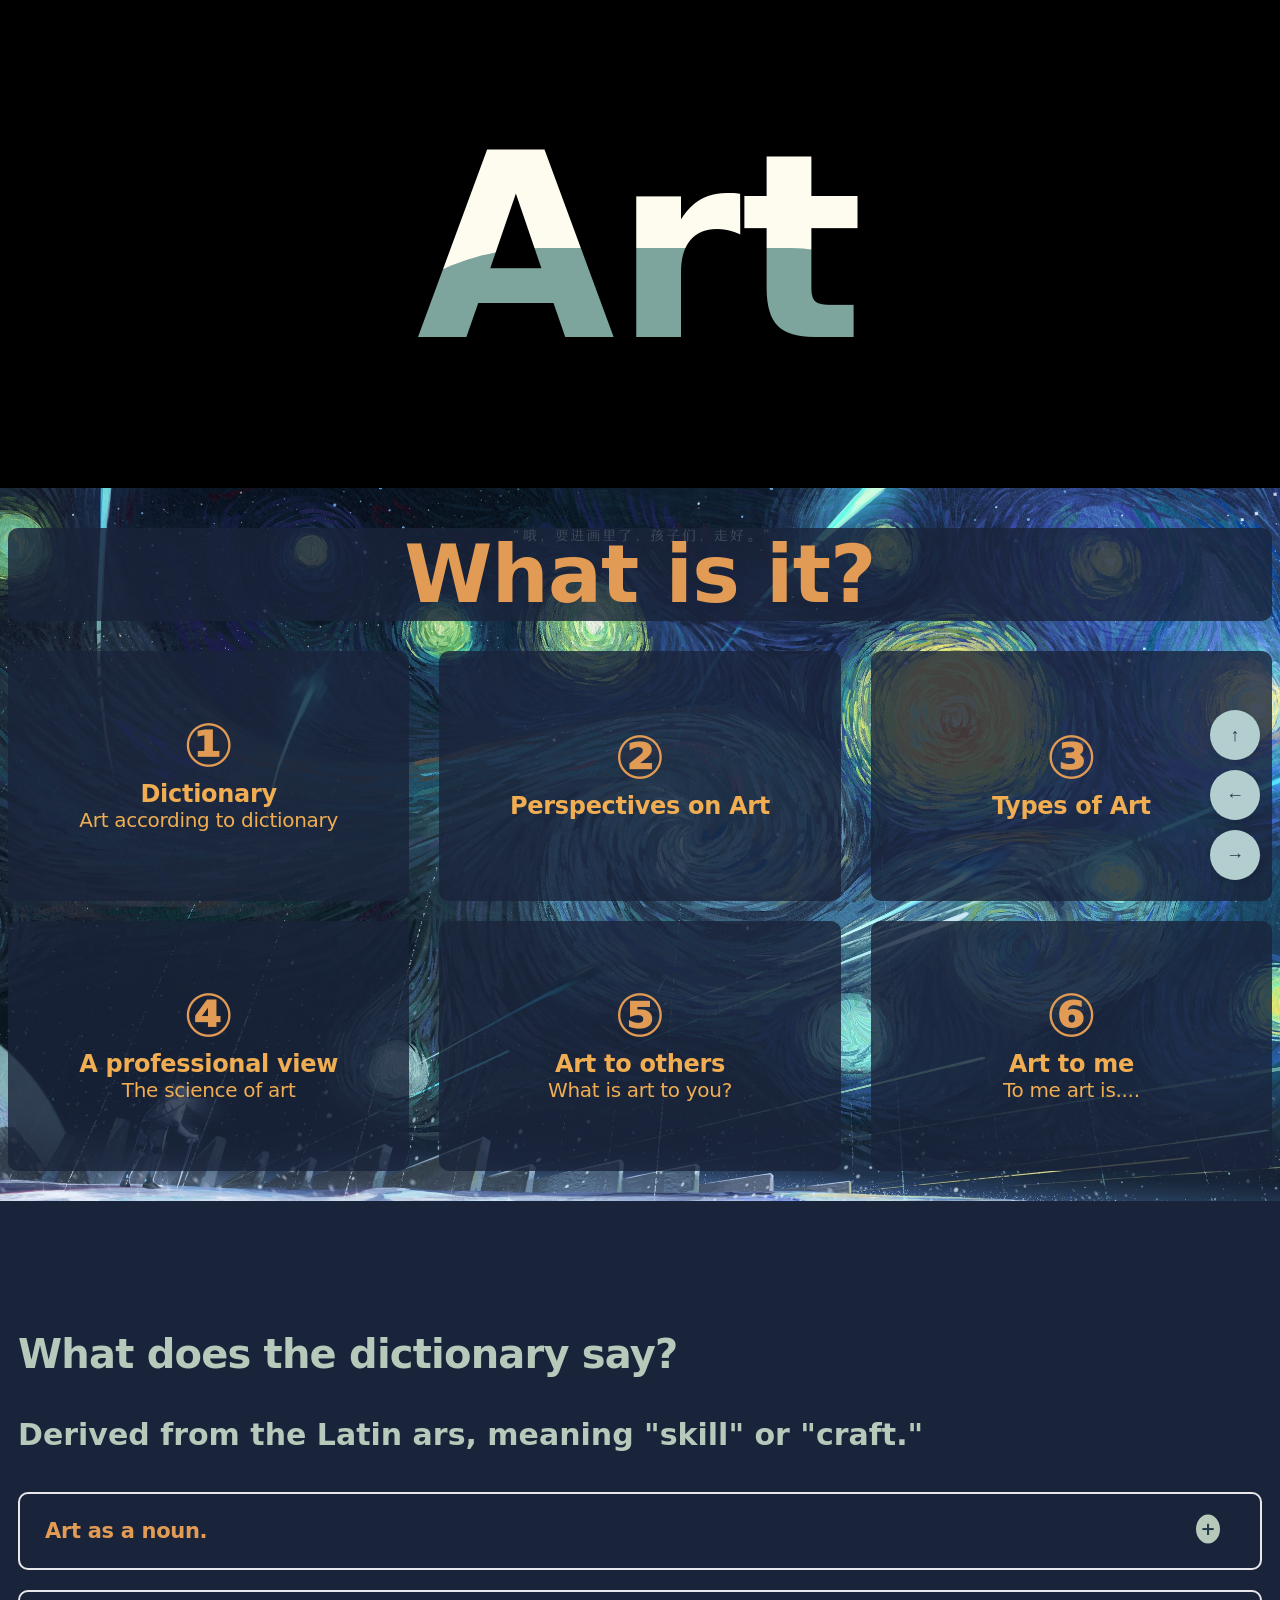
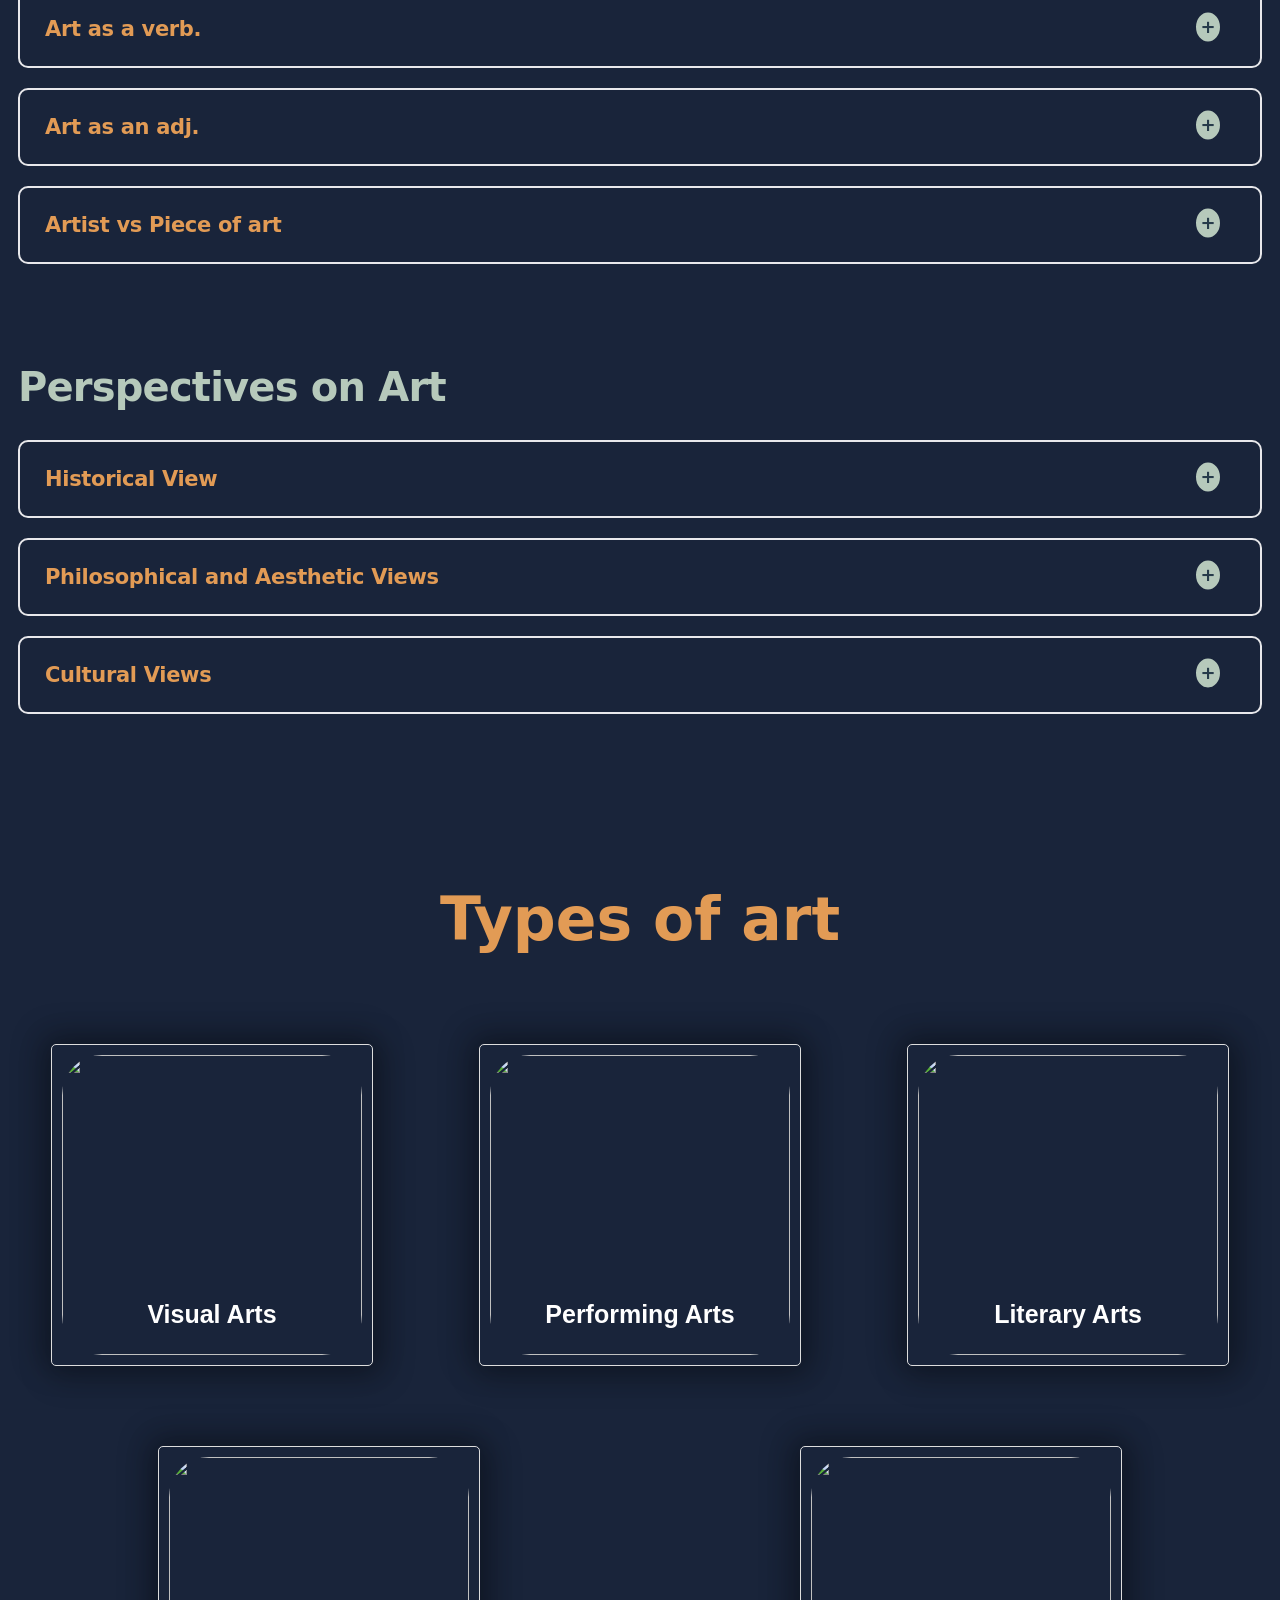
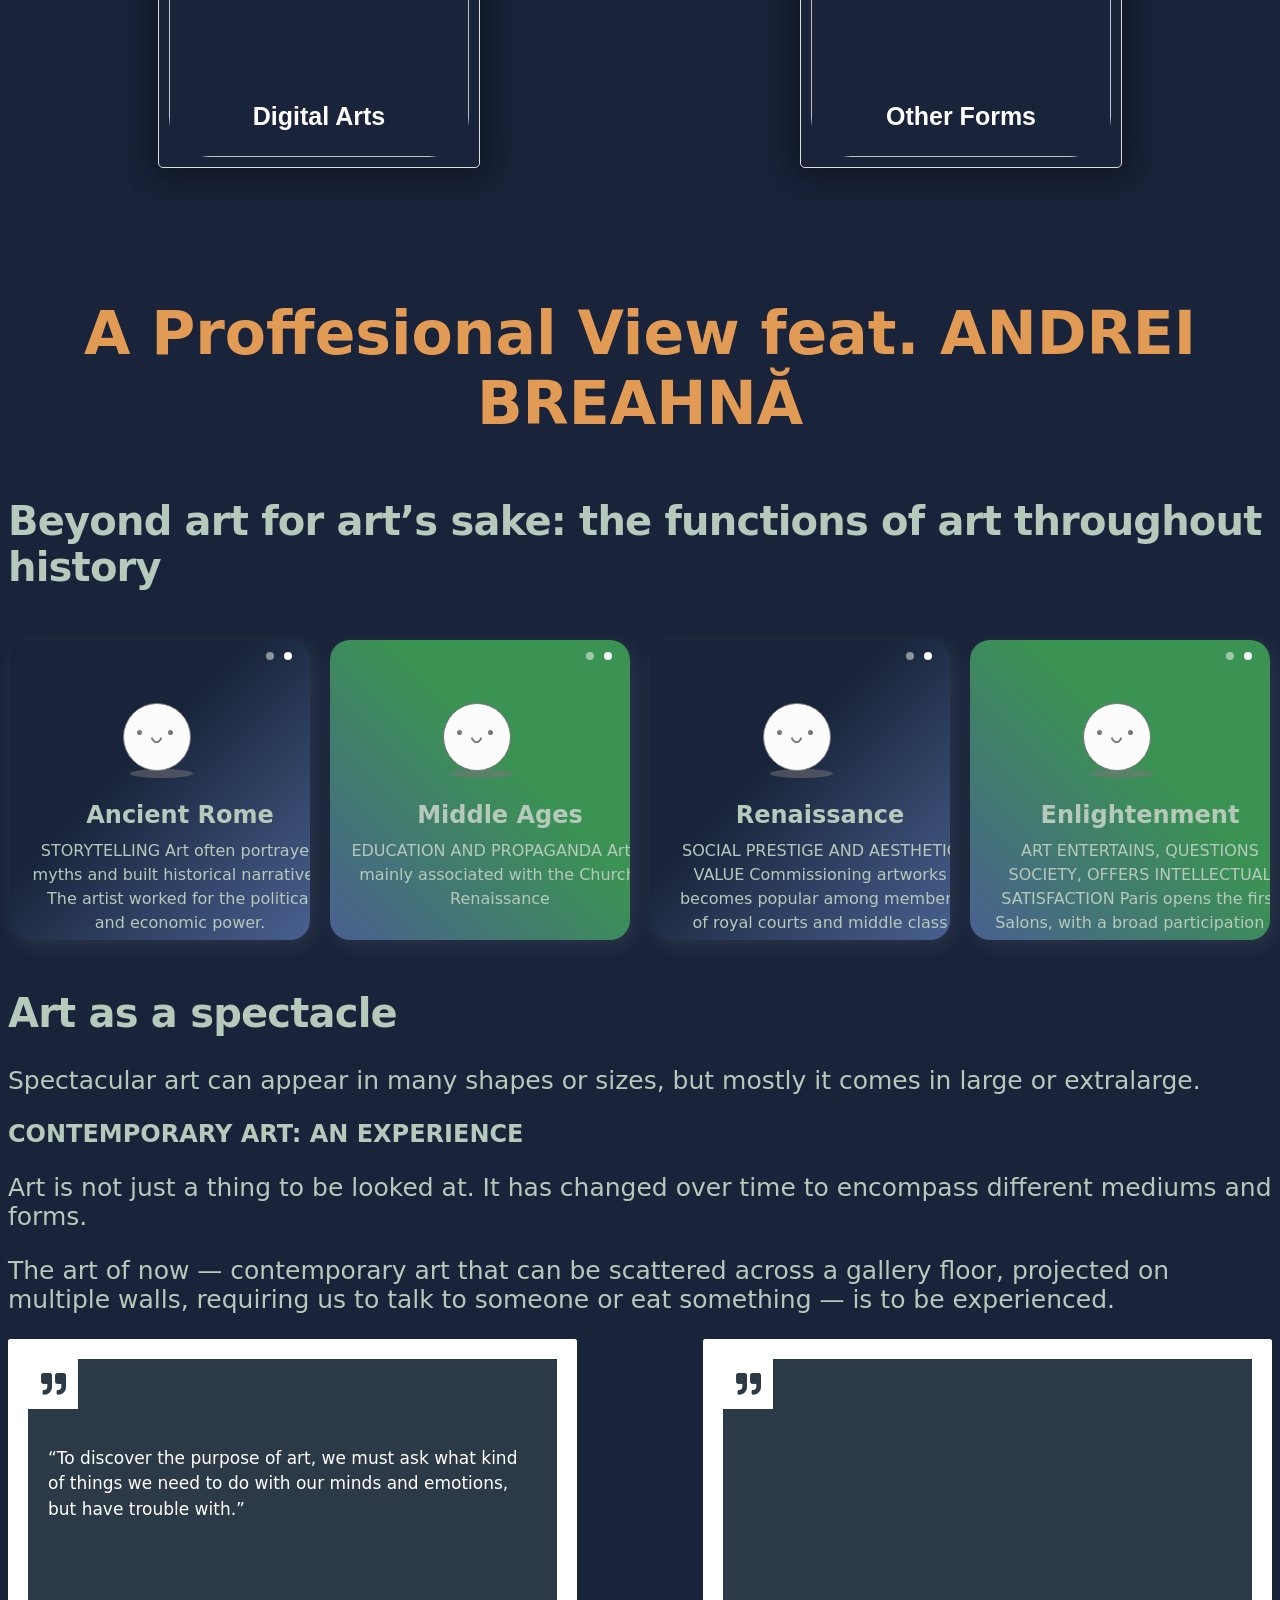
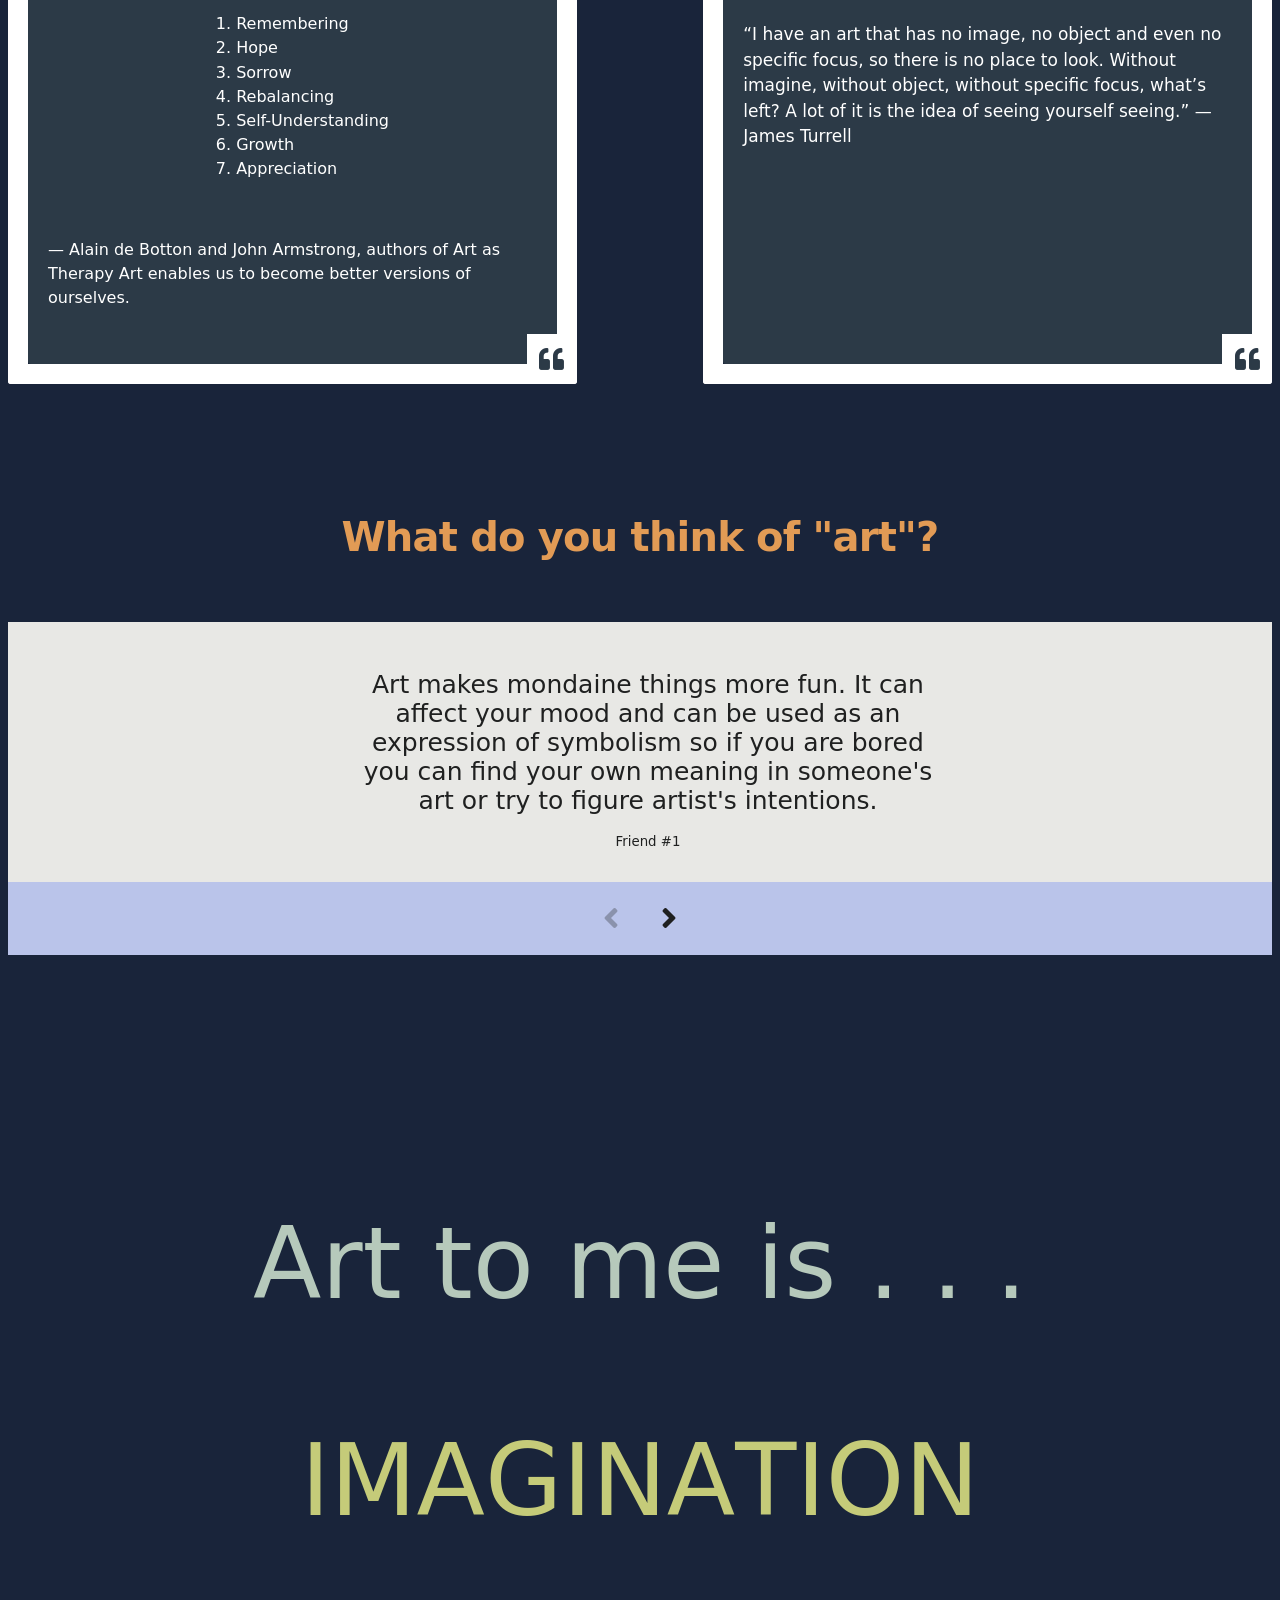
==== index.html @ 1ad171bf "Move files from 'art' folder to root" ====
<!DOCTYPE html>
<html lang="en" xmlns="http://www.w3.org/1999/xhtml">
<head>
    <meta charset="UTF-8">
    <meta name="viewport" content="width=device-width, initial-scale=1.0">
    <title>Art</title>
    <script src="https://code.jquery.com/jquery-3.6.0.min.js"></script>
    <link rel="stylesheet" href="https://cdnjs.cloudflare.com/ajax/libs/font-awesome/5.15.4/css/all.min.css">
    <link rel="stylesheet" href="carousel-style.css">
    <link rel="stylesheet" href="artword.css">
    <link rel="stylesheet" href="art.css">
    <link rel="stylesheet" href="navigator-boxes.css">
    <link rel="stylesheet" href="flash-card.css">
<!--    <link href="https://fonts.googleapis.com/css?family=Lato:400,700" rel="stylesheet">-->

    
</head>
<body id="home">
<header>
    <div class="text">Art</div>
</header>

<section id="navigator">
    <div class="help-container">
        <h2>What is it?</h2>
        <div class="boxes-row">
            <div class="help-box">
                <a href="#dictionary" class="active">
                    <h3>&#9312;</h3>
                    <b>Dictionary</b>
                    <p>Art according to dictionary</p>
                </a>
            </div>
            <div class="help-box">
                <a href="#perspectives" class="active">
                    <h3>&#9313;</h3>
                    <b>Perspectives on Art</b>
                    <p></p>
                </a>
            </div>
            <div class="help-box">
                <a href="#types" class="active">
                    <h3>&#9314;</h3>
                    <b>Types of Art</b>
                    <p></p>
                </a>
            </div>
            <div class="help-box">
                <a href="#">
                    <h3>&#9315;</h3>
                    <b>A professional view</b>
                    <p>The science of art</p>
                </a>
            </div>
            <div class="help-box">
                <a href="#testimonials">
                    <h3>&#9316;</h3>
                    <b>Art to others</b>
                    <p>What is art to you?</p>
                </a>
            </div>
            <div class="help-box">
                <a href="#myself">
                    <h3>&#9317;</h3>
                    <b>Art to me</b>
                    <p>To me art is....</p>
                </a>
            </div>
        </div>
    </div>
</section>

<div class="categories-container">

    <div class="categories-content">
        <section class="section" id="dictionary">
            <div class="faq">
                <div class="faq-des ">
                    <h2>What does the dictionary say?</h2>
                    <!--                   TODO AICI DACA POT PUNE NOUN ADJ DEDESUPT CA SI LA DICTIONARUL ONLINE...-->
                    <h4>Derived from the Latin <b>ars</b>, meaning "skill" or "craft."</h4>
                    <div class="accordion-wrapper">
                        <div class="accordion js-accordion">
                            <div class="accordion-header">
                                <h3 class="collapsed" data-toggle="collapse" data-target="#1-3"
                                    aria-expanded="false">Art as a noun.</h3>
                            </div>
                            <div class="accordion-body">
                                <p>The expression or application of human creativity and imagination,
                                    typically in visual forms, to produce works appreciated for their beauty or
                                    emotional power.</p>
                            </div>
                        </div>
                    </div>
                    <div class="accordion-wrapper">
                        <div class="accordion js-accordion">
                            <div class="accordion-header">
                                <h3 class="collapsed" data-toggle="collapse" data-target="#1-4"
                                    aria-expanded="false">Art as a verb.</h3>
                            </div>
                            <div class="accordion-body">
                                <p> Archaic usage, as in "thou art," meaning "you are" or "Where art thou?"
                                </p>
                            </div>
                        </div>
                    </div>
                    <div class="accordion-wrapper">
                        <div class="accordion js-accordion">
                            <div class="accordion-header">
                                <h3 class="collapsed" data-toggle="collapse" data-target="#1-8"
                                    aria-expanded="false">Art as an adj.</h3>
                            </div>
                            <div class="accordion-body">
                                <p>Characteristic of art or artists,done with a sense of beauty or elegance</p>
                                <p>Synonyms:</p>
                                <ul>
                                    <li>Creative</li>
                                    <li>Aesthetic</li>
                                    <li>Imaginative</li>
                                    <li>Tasteful</li>
                                    <li>Expressive</li>
                                </ul>

                                <p>Usage in Sentences:</p>
                                <ul>
                                    <li> "Her artistic talents extend to painting and sculpture."</li>
                                    <li>"The cake's design was incredibly artistic."</li>
                                </ul>

                            </div>
                        </div>
                    </div>
                    <div class="accordion-wrapper">
                        <div class="accordion js-accordion">
                            <div class="accordion-header">
                                <h3 class="collapsed" data-toggle="collapse" data-target="#1-3"
                                    aria-expanded="false">Artist vs Piece of art</h3>
                            </div>
                            <div class="accordion-body">
                                <ul>
                                    <li>Artist : A person who creates art, such as paintings, sculptures,
                                        music, or other forms of creative expression.
                                    </li>
                                    <li>Piece of art (noun): An individual work created by an artist,
                                        valued for its beauty, creativity, or meaning.
                                    </li>
                                </ul>
                            </div>
                        </div>
                    </div>
                </div>
            </div>
        </section>

        <section class="section" id="perspectives">
            <div class="faq ">
                <div class="faq-des">
                    <h2>Perspectives on Art</h2>
                    <div class="accordion-wrapper">
                        <div class="accordion js-accordion">
                            <div class="accordion-header">
                                <h3 class="collapsed" data-toggle="collapse" data-target="#2-1"
                                    aria-expanded="false">Historical View</h3>
                            </div>
                            <div class="accordion-body">
                                <p>Renaissance: Art celebrated humanism and perspective (e.g., Michelangelo).
                                    Modernism: Shift to abstraction and emotional expression (e.g., Picasso).
                                    Contemporary: Diverse, boundary-breaking forms of expression.</p>
                            </div>
                        </div>
                    </div>
                    <div class="accordion-wrapper">
                        <div class="accordion js-accordion">
                            <div class="accordion-header">
                                <h3 class="collapsed" data-toggle="collapse" data-target="#2-2"
                                    aria-expanded="false">Philosophical and Aesthetic Views</h3>
                            </div>
                            <div class="accordion-body">
                                <ul>
                                    <li>Philosophical discussions about what art is.</li>
                                    <li>Aesthetic theories of art (e.g., "Art as beauty," "Art as emotional
                                        expression").
                                    </li>
                                </ul>
                                <p>Mimesis: Art imitates life (Plato).
                                    Expressionism: Art as emotional release (Tolstoy).
                                    Institutional Theory: Art is defined by the art world (Danto)</p>
                            </div>
                        </div>
                    </div>
                    <div class="accordion-wrapper">
                        <div class="accordion js-accordion">
                            <div class="accordion-header">
                                <h3 class="collapsed" data-toggle="collapse" data-target="#2-3"
                                    aria-expanded="false">Cultural Views</h3>
                            </div>
                            <div class="accordion-body">
                                <p>How art is defined and valued in various cultures.
                                </p>
                                <p>Examples of cultural-specific art forms (e.g., Japanese Ikebana, African tribal
                                    masks).</p>
                                <p>Western traditions focus on individuality, while Eastern traditions often emphasize
                                    harmony and spirituality.
                                    Indigenous art often integrates storytelling and spiritual practices.</p>
                            </div>
                        </div>
                    </div>
                </div>
            </div>
        </section>

    </div>
</div>
<section id="types">
    <h3>Types of art</h3>
    <div class="cards-list">
        <div class="card" data-content="<div class='nightsky'><h2>Visual Arts</h2><ul>
    <li>Paintings (e.g., Monet’s Water Lilies)</li>
    <li>Sculpture (e.g., Rodin’s The Thinker)</li>
    <li>Photography (e.g., Ansel Adams' landscapes)</li>
</ul></div>">
            <div class="card_image"><img src="https://i.pinimg.com/736x/7b/22/bc/7b22bc575ff3c6bc08e8fd5dca86da96.jpg"/>
            </div>
            <div class="card_title title-white">
                <p>Visual Arts</p>
            </div>
        </div>
        <div class="card" data-content="<div class='nightsky'>
        <h2>Performing Arts</h2>
        <ul>
            <li>Dance: Classical ballet, contemporary dance.</li>
            <li>Theater: Shakespeare to Broadway.</li>
            <li>Music: From symphonies to pop.</li>
        </ul></div>">
            <div class="card_image"><img src="https://i.pinimg.com/736x/d5/3f/8a/d53f8a94a1535a8c4364440e7a7b88ff.jpg"/>
            </div>
            <div class="card_title title-white">
                <p>Performing Arts</p>
            </div>
        </div>
        <div class="card" data-content="<div class='nightsky'>
        <h2>Literary Arts</h2>
        <ul>
            <li>Poetry: Haiku, sonnets.</li>
            <li>Fiction: Novels, short stories.</li>
        </ul>
    </div>">
            <div class="card_image"><img src="https://i.pinimg.com/736x/e4/9d/e4/e49de4e120b89533c7dc7e05f99bb616.jpg"/>
            </div>
            <div class="card_title title-white">
                <p>Literary Arts</p>
            </div>
        </div>
        <div class="card" data-content="<div class='nightsky'>
        <h2>Digital Arts</h2>
        <ul>
            <li>Video games as interactive storytelling.</li>
            <li>NFTs as a new medium of ownership in art.</li>
        </ul>
    </div>">
            <div class="card_image"><img src="https://i.pinimg.com/736x/63/ae/1a/63ae1aba3961457737e83454f1938c72.jpg"/>
            </div>
            <div class="card_title title-white">
                <p>Digital Arts</p>
            </div>
        </div>
        <div class="card" data-content="<div class='nightsky'>
        <h2>Other Forms</h2>
        <ul>
            <li>Architecture (e.g., Frank Lloyd Wright).</li>
            <li>Culinary art (e.g., Michelin-starred chefs).</li>
        </ul>
    </div>">
            <div class="card_image"><img src="https://i.pinimg.com/736x/82/0a/6e/820a6eab827c6ddeb96b36613471b0f3.jpg"/>
            </div>
            <div class="card_title title-white">
                <p>Other Forms</p>
            </div>
        </div>
    </div>

    <div id="popup" class="popup">
        <div class="popup-content">
            <span class="close-btn">&times;</span>
            <div id="popup-body"></div>
        </div>
    </div>
</section>

<section id="proffesional">
        
    <h3>A Proffesional View feat. ANDREI BREAHNĂ</h3>
    <h2>Beyond art for art’s sake: the functions of art throughout history</h2>
    <div class="flash">
        <div class="cards">
            <div class="flashcard">
                <div class="box-type-one">
                    <div class="dot"> </div>
                    <div class="dot two"> </div>
                    <div class="face">
                        <div class="eye"> </div>
                        <div class="eye right"> </div>
                        <div class="mouth happy"> </div>
                    </div>
                    <div class="shadow scale"></div>
                    <div class="message"><h1 class="alert">Ancient Rome</h1><p> STORYTELLING Art often portrayed myths
                        and built historical narratives. The artist
                        worked for the political and economic power.</p></div>

                </div>
                <div class="box-type-two">
                    <div class="dot"></div>
                    <div class="dot two"></div>
                    <div class="face2">
                        <div class="eye"></div>
                        <div class="eye right"></div>
                        <div class="mouth happy"></div>
                    </div>
                    <div class="shadow move"></div>
                    <div class="message"><h1 class="alert">Middle Ages</h1><p>
                        EDUCATION AND PROPAGANDA Art is
                        mainly associated with the Church.
                        Renaissance</div>

                </div>
                <div class="box-type-one">
                    <div class="dot"> </div>
                    <div class="dot two"> </div>
                    <div class="face">
                        <div class="eye"> </div>
                        <div class="eye right"> </div>
                        <div class="mouth happy"> </div>
                    </div>
                    <div class="shadow scale"></div>
                    <div class="message"><h1 class="alert">Renaissance</h1><p> SOCIAL PRESTIGE AND AESTHETIC VALUE
                        Commissioning artworks becomes popular
                        among members of royal courts and middle
                        class alike.</p></div>

                </div>
                <div class="box-type-two">
                    <div class="dot"></div>
                    <div class="dot two"></div>
                    <div class="face2">
                        <div class="eye"></div>
                        <div class="eye right"></div>
                        <div class="mouth happy"></div>
                    </div>
                    <div class="shadow move"></div>
                    <div class="message"><h1 class="alert">Enlightenment</h1><p> ART ENTERTAINS, QUESTIONS SOCIETY,
                        OFFERS INTELLECTUAL SATISFACTION
                        Paris opens the first Salons, with a broad
                        participation of the middle class. The artists
                        advocate free creativity.
                    </div>

                </div>
            </div>
        </div>
    </div>

    <h2>Art as a spectacle</h2>
    <p>Spectacular art can appear in many shapes
        or sizes, but mostly it comes in large or extralarge.</p>
    <h1>CONTEMPORARY ART: AN EXPERIENCE</h1>
    <p>Art is not just a thing to be looked at. It has changed
        over time to encompass different mediums and forms.</p>
    <p>The art of now — contemporary art that can be
        scattered across a gallery floor, projected on multiple
        walls, requiring us to talk to someone or eat
        something — is to be experienced.</p>
    <div class="professional-view">
        <div class="quote-box">
            <i class="fas fa-quote-left fa2"></i>
            <div class="quote">
                <i class="fas fa-quote-right fa1"></i>
                <div>
                    <!--                    <h3>Quote the day</h3>-->
                    <p>“To discover the purpose of art, we must ask what kind of things we
                        need to do with our minds and emotions, but have trouble with.”</p>
                    <div>
                    <ol>
                        <li>Remembering</li>
                        <li>Hope</li>
                        <li>Sorrow</li>
                        <li>Rebalancing</li>
                        <li>Self-Understanding</li>
                        <li>Growth</li>
                        <li>Appreciation</li>
                    </ol>
                </div>
                    </p>— Alain de Botton and John Armstrong, authors of Art as Therapy
                    Art enables us to become better versions of ourselves.</p>
                </div>
            </div>
        </div>
        <div class="quote-box">
            <i class="fas fa-quote-left fa2"></i>
            <div class="quote">
                <i class="fas fa-quote-right fa1"></i>
                <div>
                    <!--                    <h3>Quote the day</h3>-->
                    <p>“I have an art that has no image, no object
                        and even no specific focus, so there is no
                        place to look.
                        Without imagine, without object, without
                        specific focus, what’s left? A lot of it is the
                        idea of seeing yourself seeing.”
                        — James Turrell</p>
                </div>
            </div>
        </div>
    </div>

</section>
<section id="testimonials">
    <div class="carousel" id="faq-5">
        <div class="carousel-header">
            <h2>What do you think of "art"?</h2>
        </div>
        <section class="testimonials">

            <div>
                <ul id="testimonials-ul">
                    <li>
                        <p> Art makes mondaine things more fun. It can affect your mood and
                            can be used as an expression of symbolism so if you are bored you can find your own meaning
                            in someone's art
                            or try to figure artist's intentions.</p>
                        <small>Friend #1</small>
                    </li>
                    <li>
                        <p>A hobby. </p>
                        <small>Friend #2</small>
                    </li>
                    <li>
                        <p>Art is a way for artists to express themselves.It is something that needs effort.</p>
                        <small>Friend #3</small>
                    </li>
                    <li>
                        <p>Art is a bridge—it connects us to the creator, to each other, and to something larger than
                            ourselves.</p>
                        <small>Chat GPT</small>
                    </li>

                </ul>
            </div>
            <div class="testimonials-control">
                <i class="fa fa-angle-left fa-2x" id="testimonials-l"></i>
                <i class="fa fa-angle-right fa-2x" id="testimonials-r"></i>
            </div>
        </section>
    </div>
</section>

<section id="myself">
    <div class="wrapper">

        <div><p>Art to me is . . .</p></div>
        <p>
            <!-- <span class="word art">Art</span> -->
            <span class="word meaning">Beauty</span>
            <span class="word art">Imagination</span>
            <span class="word meaning">Creativity</span>
        </p>
    </div>


</section>

<!--TODO floating buttons-->
<div class="floating-buttons">
    <button id="scrollTop" title="Go to Top">&uarr;</button>
    <button id="prevSection" title="Previous Section">&larr;</button>
    <button id="nextSection" title="Next Section">&rarr;</button>
</div>
</body>

<script>


    const accordionItems = document.querySelectorAll('.js-accordion');

    if (accordionItems) {
        accordionItems.forEach((accordion) => {
            accordion.addEventListener('click', (e) => toggleAccordion(e));
        });
    }

    const toggleAccordion = (e) => {
        let target = e.currentTarget;

        if (!target.classList.contains('accordion--expand')) {
            target.classList.add('accordion--expand');
        } else {
            target.classList.remove('accordion--expand');
        }
    };

    document.querySelectorAll('a[href^="#"]').forEach(anchor => {
        anchor.addEventListener('click', function (e) {
            e.preventDefault(); // Prevent default instant jump
            const target = document.querySelector(this.getAttribute('href'));
            if (target) {
                target.scrollIntoView({
                    behavior: 'smooth',
                    block: 'start',
                });
            }
        });
    });
</script>
<script>
    // Get carousel elements

    var tLeftButton = $("#testimonials-l");
    var tRightButton = $("#testimonials-r");

    // Get number of <li> elements in carousel

    var tItemCount = document.getElementById('testimonials-ul').querySelectorAll('li').length;

    // Set length based on that

    var tWidth = tItemCount * 100 + "vw";
    $(".testimonials ul").css("width", tWidth);

    // Button functionality

    var tPosition = 0;
    console.log(tPosition);

    tRightButton.click(function () {
        if (tPosition < (tItemCount - 1)) {
            tPosition++;
            var m = "-" + (100 * tPosition) + "vw";
            $(".testimonials ul").animate({
                "left": m
            }, 500);
            greyButton();
        }
    });

    tLeftButton.click(function () {
        if (tPosition > 0) {
            tPosition--;
            var m = "-" + (100 * tPosition) + "vw";
            $(".testimonials ul").animate({
                "left": m
            }, 500);
            greyButton();
        }
    });

    // Grey out buttons if not useable

    var greyButton = function () {
        if (tPosition == 0) {
            tLeftButton.css("opacity", "0.3");
            tLeftButton.css("cursor", "default");
        } else if (tPosition == (tItemCount - 1)) {
            tRightButton.css("opacity", "0.3");
            tRightButton.css("cursor", "default");
        } else {
            tRightButton.css("opacity", "1");
            tRightButton.css("cursor", "pointer");
            tLeftButton.css("opacity", "1");
            tLeftButton.css("cursor", "pointer");
        }
    }

    greyButton();

    // And finally, if there's only one quote, kill the buttons altogether

    if (tItemCount == 1) {
        $('.testimonials-control').css('display', 'none');
    }


</script>
<script>
    let words = document.getElementsByClassName('word')

    let wordArray = []; //will store arrays of letters for each word
    let currentWord = 0; //will store the index of the currently displayed word;
    words[currentWord].style.opacity = 1;
    const splitLetters = word => {
        let content = word.innerText;
        word.innerText = '';
        let letters = [];
        for (let i = 0; i < content.length; i++) {
            let letter = document.createElement('span');
            letter.className = 'letter';
            letter.innerText = content.charAt(i);
            word.appendChild(letter);
            letters.push(letter);
        }
        wordArray.push(letters);
    }
    for (let i = 0; i < words.length; i++) {
        splitLetters(words[i]);
    }
    const animateLetterOut = (cw, i) => {
        setTimeout(function () {
            cw[i].className = 'letter out';
        }, i * 80);
    }

    const animateLetterIn = (nw, i) => {
        setTimeout(function () {
            nw[i].className = 'letter in';
        }, 340 + (i * 80)); // delay of 340, so that new letters ("design") start falling down once the first animation is completed.
    }
    const changeWord = () => {
        let cw = wordArray[currentWord]; // wordArray[0] gives us: [c,o,d,e]
        let nw = currentWord == words.length - 1 ? wordArray[0] : wordArray[currentWord + 1]; // evals to wordArray[1] and gives us: [d,e,s,i,g,n]


        for (let i = 0; i < cw.length; i++) {
            animateLetterOut(cw, i); // called for each letter of [c,o,d,e] with different i values, so we have a delay between each letter when they fade out.
        }

        for (let i = 0; i < nw.length; i++) {
            //for each letter inside [d,e,s,i,g,n]
            nw[i].className = 'letter behind'; //we set initial position to the top
            nw[0].parentElement.style.opacity = 1; //we set the opacity to 1, but currently invisible due to overlow hidden.
            animateLetterIn(nw, i); //animates each letter as if they fall down from top.
        }
        //update currentWord index.
        currentWord = (currentWord == wordArray.length - 1) ? 0 : currentWord + 1;
    }
    // Call the function, sit back and enjoy the show!

    changeWord(); //initial call
    setInterval(changeWord, 4000); //call every 4s bac
</script>
<script>document.addEventListener("DOMContentLoaded", () => {
    const sections = document.querySelectorAll("section");
    let currentSectionIndex = 0;

    // Scroll to Top
    document.getElementById("scrollTop").addEventListener("click", () => {
        window.scrollTo({top: 0, behavior: "smooth"});
    });

    // Go to Previous Section
    document.getElementById("prevSection").addEventListener("click", () => {
        if (currentSectionIndex > 0) {
            currentSectionIndex--;
            scrollToSection(currentSectionIndex);
        }
    });

    // Go to Next Section
    document.getElementById("nextSection").addEventListener("click", () => {
        if (currentSectionIndex < sections.length - 1) {
            currentSectionIndex++;
            scrollToSection(currentSectionIndex);
        }
    });

    // Scroll to the selected section
    function scrollToSection(index) {
        sections[index].scrollIntoView({behavior: "smooth"});
    }

    // Update current section index on scroll
    window.addEventListener("scroll", () => {
        let found = false;
        sections.forEach((section, index) => {
            const rect = section.getBoundingClientRect();
            if (!found && rect.top <= window.innerHeight / 2 && rect.bottom >= window.innerHeight / 2) {
                currentSectionIndex = index;
                found = true;
            }
        });
    });
});</script>
<script>
    // Select all cards and the popup
    const cards = document.querySelectorAll('.card');
    const popup = document.getElementById('popup');
    const popupBody = document.getElementById('popup-body'); // Target for dynamic content
    const popupContent = document.querySelector('.popup-content'); // Popup inner content
    const closeBtn = document.querySelector('.close-btn');

    // Add click event listener to each card
    cards.forEach(card => {
        card.addEventListener('click', (e) => {
            e.stopPropagation(); // Prevent the click from bubbling to the window
            const content = card.getAttribute('data-content');
            if (content) {
                popupBody.innerHTML = content; // Inject content into popup
                popup.style.display = 'block'; // Show popup
            }
        });
    });

    // Close popup when close button is clicked
    closeBtn.addEventListener('click', () => {
        popup.style.display = 'none';
    });

    // Close popup when clicking outside the popup content
    window.addEventListener('click', (e) => {
        if (popup.style.display === 'block' && !popupContent.contains(e.target)) {
            popup.style.display = 'none';
        }
    });


</script>

</html>
---- carousel-style.css ----
.testimonials {
    background-color: #e8e8e5;
    overflow: hidden;
    width: 100%;
}

.testimonials ul {
    list-style: none;
    position: relative;
    display: flex;
    align-items: center;
    overflow: hidden;
    padding: 0;
}

.testimonials ul li {
    display: inline-block;
    padding: 1rem;
    position: relative;
    text-align: center;
    width: 100vw;
}

.testimonials ul li p {
    color: #1f2020;
    max-width: 600px;
    margin: 1rem auto;
    width: 50%;
}

.testimonials-control {
    color: #1f2020;
    background-color: rgba(0, 51, 255, 0.2);
    display: flex;
    justify-content: center;
}

.testimonials-control i {
    color: #1f2020;
    cursor: pointer;
    padding: 1.3rem;
}

.carousel {
    color: #1f2020;
    margin: 0;
    padding: 0;
    display: flex;
    flex-direction: column;
    align-items: stretch;
}

.carousel-header {
    width: 100%;
    text-align: center;
    margin-bottom: 1rem;
    color: #E29B55;
}

.testimonials {
    margin-top: 1rem;
}


.professional-view {
    position: relative;
    width: 100%;
    height: auto; /* Ensure height expands based on content */
    display: flex; /* Flexbox for alignment */
    justify-content: space-between; /* Center the quote boxes */
    gap: 10px; /* Add space between boxes */
}

.quote-box {
    background-color: transparent;
    border-radius: 3px;
    color: #fff;
    width: 45%; /* Adjust width to fit within the parent container with gap */
    min-height: 300px; /* Ensure a minimum height */
    transform-style: preserve-3d;
    perspective: 2000px;
    transition: .4s;
    text-align: center;
    overflow: hidden; /* Hide overflow text */
    padding: 20px; /* Add padding for better text spacing */
    box-sizing: border-box; /* Include padding in width calculation */
    display: flex; /* Flexbox to align content */
    flex-direction: column; /* Column direction */
    justify-content: center; /* Center content vertically */
}

.quote-box:before, .quote-box:after {
    content: '';
    position: absolute;
    top: 0;
    left: 0;
    width: 100%;
    height: 100%;
    border: 20px solid #fff;
    box-sizing: border-box;
}

.fas {
    font-size: 25px;
    height: 50px;
    width: 50px;
    line-height: 50px !important;
    background-color: #fff;
    color: #2C3A47;
}

.fa2 {
    position: absolute;
    bottom: 0;
    right: 0;
    z-index: 1;
}

.quote {
    position: relative; /* Change to relative for correct positioning */
    width: 100%;
    height: 100%;
    background-color: #2C3A47;
    border-radius: 3px;
    transition: .4s;
    display: flex; /* Flexbox to align text */
    align-items: center; /* Center text vertically */
    justify-content: center; /* Center text horizontally */
}

.fa1 {
    position: absolute;
    top: 0;
    left: 0;
}

.quote div {
    width: 100%;
    padding: 20px; /* Add padding for better text spacing */
    line-height: 1.5;
    box-sizing: border-box; /* Include padding in width calculation */
}

.quote-box:hover .quote {
    transform: rotateY(20deg) skewY(-3deg);
}

.quote-box:hover {
    transform: rotateY(-20deg) skewY(3deg);
}

.quote-box p {
    font-size: 17px;
}

.quote ol {
    padding-left: 20px; /* Adjusts left padding for the ordered list */
    margin: 0; /* Removes default margin */
    list-style-position: inside; /* Move numbers inside the padding area */
}

.quote ol li {
    margin: 5px 0; /* Adjusts spacing between list items */
    padding: 0; /* Removes default padding */
    font-size: 16px; /* Set a specific font size */
    line-height: 1.2; /* Adjusts line height */
    text-align: left; /* Aligns list items to the left */
}
.quote div {
    width: 100%;
    padding: 20px; /* Add padding for better text spacing */
    line-height: 1.5;
    box-sizing: border-box; /* Include padding in width calculation */
    display: flex; /* Use flexbox */
    flex-direction: column; /* Stack items vertically */
    justify-content: center; /* Center items vertically */
    align-items: center; /* Center items horizontally */
    text-align: left; /* Align text to the left */

    margin-top: 50px;
}

@media (max-width: 1024px) {
    .professional-view {
        flex-direction: column; /* Stack quote boxes vertically */
        gap: 20px; /* Add spacing between stacked boxes */
        align-items: center; /* Center the stacked boxes */
    }

    .quote-box {
        width: 80%; /* Take up most of the screen width on tablets */
        min-height: 250px; /* Reduce minimum height */
        padding: 15px; /* Compact padding */
    }

    .quote-box p {
        font-size: 15px; /* Adjust font size for quotes */
        line-height: 1.4; /* Adjust line height for readability */
    }

    .quote ol li {
        font-size: 14px; /* Smaller font size for ordered lists */
        line-height: 1.3;
    }
}

/* Responsive adjustments for mobile */
@media (max-width: 768px) {
    .professional-view {
        flex-direction: column; /* Ensure stacking of quote boxes */
        gap: 15px; /* Add smaller spacing for mobile */
    }

    .quote-box {
        width: 90%; /* Almost full screen width for small devices */
        min-height: 200px; /* Reduce minimum height further */
        padding: 10px; /* Compact padding for mobile */
    }

    .quote-box p {
        font-size: 14px; /* Smaller font size for quotes on mobile */
        line-height: 1.3;
    }

    .quote ol li {
        font-size: 13px; /* Reduce font size for ordered lists */
        line-height: 1.2;
    }
}
---- artword.css ----
header {
    margin: -10px;
    min-height: 500px;
    display: grid;
    place-content: center;
    background-color: #000;
    font-family: system-ui, sans-serif;
    color: white;
}
.text {
    font-weight: 900;
    font-size: 20vw;
    color: #1f202000;
/* //-webkit-text-stroke: 1px #1f2020; */
    position: relative;
    background-clip: text;
    overflow: clip;
    background-color: #fefcef;
    &:before, &:after {
        content: '';
        position: absolute;
    /* //z-index: -1; */
        background-color: #B3CECF;
        /*#bfedc1;*/
        width: 180%;
        top: 50%;
        left: 50%;
        aspect-ratio: 1;
        translate: -50% 0;
        border-top-left-radius: 60% 80%;
        border-top-right-radius: 50% 80%;
        border-bottom-left-radius: 60% 80%;
        border-bottom-right-radius: 50% 80%;
        mix-blend-mode: multiply;
    /* //background-blend-mode: color; */
        animation: rot 10s linear infinite;
    }
    &:after {
        animation-delay: -4s;
        animation-duration: 8s;
    }
}
@keyframes rot {
    to {
        rotate: 360deg;
    }
}
/**/

.wrapper {
    margin-top: 150px;
    margin-bottom: 100px; /* Add margin below the wrapper */
    position: relative; /* Make the wrapper a containing block for absolutely positioned elements */
    padding-bottom: 200px; /* Add padding to ensure space for the animated words */
}
/*!**!*/
.wrapper p {
    /*display: inline-block;*/
    vertical-align: top;
    /*margin: 0;*/
    font-size: 100px;
    text-align: center; /* Center-align text for better layout */
    position: relative;
}

.word {
    position: absolute;
    opacity: 0;
    left: 50%;
    transform: translateX(-50%);
    text-transform: uppercase;
    white-space: nowrap;
}

.art {
    color: #C5CB79;
}

.meaning {
    color: #669C8E;
}
.nightsky{
    color: #29475E;
    font-size: 25px;
}

.letter {
    display: inline-block;
    transform-origin: 50% 50% 25px;
}


.letter.out {
    transform: rotateX(90deg);
    transition: transform 0.32s cubic-bezier(0.55, 0.055, 0.675, 0.19);
}


.letter.behind {
    transform: rotateX(-90deg);
}


.letter.in {
    transform: rotateX(0deg);
    transition: transform 0.38s cubic-bezier(0.175, 0.885, 0.32, 1.275);
}

#myself{
    margin-bottom: 100px;
}
/* Responsive adjustments for tablets */
@media (max-width: 1024px) {
    .wrapper p {
        font-size: 70px; /* Reduce font size for tablets */
    }
    .nightsky {
        font-size: 20px; /* Adjust smaller text for tablets */
    }
}

/* Responsive adjustments for mobile */
@media (max-width: 767px) {
    .wrapper p {
        font-size: 40px; /* Further reduce font size for mobile */
        line-height: 1.2; /* Tighten line spacing for compactness */
        word-spacing: 5px; /* Add slight spacing between words for clarity */
    }
    .word {
        font-size: 35px; /* Reduce word size for better fit */
    }
    .nightsky {
        font-size: 16px; /* Further reduce smaller text for mobile */
    }
}
---- art.css ----
html {
    scroll-behavior: smooth;
}

body {
    background-color: #19243Aff;
    font-family: system-ui, sans-serif;
    color: #b6c9bb;
    overflow-x: hidden;
}

p {
    font-size: 25px;
}

@media (max-width: 768px) {
    p {
        font-size: 40px;
    }
}

section {

    margin-bottom: 100px;
    box-sizing: border-box;
   
}

h3 {
    font-size: 60px;
    text-align: center;
    color: #E29B55;
}

section:last-of-type {
    border-bottom: none;
}

.help-container h2 {
    text-align: center;
    color: #E29B55;
    font-size: 80px;
}

.floating-buttons {
    position: fixed;
    bottom: 20px;
    right: 20px;
    display: flex;
    flex-direction: column;
    gap: 10px;
}

.floating-buttons button {
    background-color: #B3CECF;
    color: #263B4A;
    border: none;
    border-radius: 50%;
    width: 50px;
    height: 50px;
    font-size: 18px;
    cursor: pointer;
    box-shadow: 0 4px 6px rgba(0, 0, 0, 0.1);
    transition: background-color 0.3s;
}

.floating-buttons button:hover {
    background-color: #263B4A;
    color: #dddddd;
}


.categories-container {
    display: flex;
    gap: 20px;
}

.categories-menu {
    position: sticky;
    top: 60px;
    align-self: start;
    background-color: white;
    z-index: 100;
    padding: 10px;
}

@media (max-width: 767px) {
    .categories-menu {
        display: none;
    }
}

.categories-menu a {
    display: block;
    padding: 16px;
    border: solid 1px #dfdfe0;
    font-size: 18px;
    line-height: 1.2;
    letter-spacing: -0.3px;
    font-weight: 600;
    color: #1f1f25;
    transition: background-color 0.3s ease;
}

.categories-menu a:first-child {
    border-radius: 8px 8px 0 0;
}

.categories-menu a:last-child {
    border-radius: 0 0 8px 8px;
}

.categories-menu a.active {
    background-color: #0097ab;
    color: #fff;
}

.categories-menu a.active:hover {
    background-color: #0097ab;
    color: #fff;
}

.categories-menu a:hover {
    background-color: #dff2f4;
    color: black;
}

.categories-content {
    flex: 1;
    padding: 10px;
}

.accordion-wrapper {
    max-width: 700px;
    width: 100%;
    margin: 0 0 20px;
    padding: 20px 25px;
    border: 2px solid #e8e8eb;
    border-radius: 10px
}

.accordion {
    display: flex;
    flex-direction: column;
    overflow: hidden;
}

.accordion:not(:last-child) {
    border-bottom: 1px solid;
}

.accordion:first-child {
    border-top-left-radius: 8px;
    border-top-right-radius: 8px;
}

.accordion:last-child {
    border-bottom-left-radius: 8px;
    border-bottom-right-radius: 8px;
}

.accordion-header {
    position: relative;
    display: flex;
    justify-content: space-between;
    align-items: center;
    cursor: pointer;
    transition: all 0.2s ease-out;
}

.accordion-header h4 {
    font-weight: normal;
}

.accordion-header .bx {
    width: 32px;
    height: 32px;
    border-radius: 50%;
    display: flex;
    justify-content: center;
    align-items: center;
    font-size: 32px;
    transition: 400ms all ease-in-out;
}

.accordion-header h3 {
    font-size: 21px;
    font-weight: 600;
    letter-spacing: -0.32px;
    margin: 5px 0 5px 0;
    max-width: 90%;
}

@media (max-width: 767px) {
    .accordion-header h3 {
        font-size: 16px;
    }

    .faq-des h2 {
        font-size: 21px;
        margin-bottom: 25px;
        margin-top: 0;
    }
}

.accordion--expand .accordion-header .bx {
    transform: rotate(180deg);
}

.accordion-body {
    overflow: hidden;
    max-height: 0px;
    margin-top: 0px;
    opacity: 0;
    transition: max-height 0.4s ease, opacity 0.4s ease, margin 0.4s ease;
}

.accordion--expand .accordion-body {
    max-height: 500px;
    margin-top: 15px;
    opacity: 1;
}

.accordion .accordion-header h3::after {
    content: "+";
    font-size: 18px;
    line-height: 18px;
    color: #263B4A;
    font-weight: bold;
    background-color: #b6c9bb;
    border: 2px solid #b6c9bb;
    border-radius: 50%;
    display: inline-flex;
    justify-content: center;
    align-items: center;
    width: 20px;
    height: 5px;
    text-align: center;
    padding: 10px 0;
    position: absolute;
    top: 15px;
    right: 15px;
    transform: translateY(-50%);
    transition: 0.3s ease;
    cursor: pointer;
}

.accordion--expand .accordion-header h3::after {
    content: "-";
}

.faq .accordion-wrapper {
    width: 100%;
    max-width: 100%;
    box-sizing: border-box;
}

.faq .accordion {
    width: 100%;
}


/*TODO================*/
.cards-list {
    z-index: 0;
    width: 100%;
    display: flex;
    justify-content: space-around;
    flex-wrap: wrap;
}

.card {
    margin: 30px auto;
    width: 300px;
    height: 300px;
    border-radius: 40px;
    box-shadow: 5px 5px 30px 7px rgba(0, 0, 0, 0.25), -5px -5px 30px 7px rgba(0, 0, 0, 0.22);
    cursor: pointer;
    transition: 0.4s;
}

.card .card_image {
    width: inherit;
    height: inherit;
    border-radius: 40px;
}

.card .card_image img {
    width: inherit;
    height: inherit;
    border-radius: 40px;
    object-fit: cover;
}

.card .card_title {
    text-align: center;
    border-radius: 0px 0px 40px 40px;
    font-family: sans-serif;
    font-weight: bold;
    font-size: 30px;
    margin-top: -80px;
    height: 40px;
}

.card:hover {
    transform: scale(0.9, 0.9);
    box-shadow: 5px 5px 30px 15px rgba(0, 0, 0, 0.25),
    -5px -5px 30px 15px rgba(0, 0, 0, 0.22);
}

.title-white {
    color: white;
}

.title-black {
    color: black;
}

@media all and (max-width: 500px) {
    .card-list {
        flex-direction: column;
    }
}

.cards-list {
    display: flex;
    flex-wrap: wrap;
    gap: 20px;
}

.card {
    cursor: pointer;
    padding: 10px;
    border: 1px solid #ddd;
    border-radius: 5px;
    transition: transform 0.2s;
}

.card:hover {
    transform: scale(1.05);
}

.popup {
    display: none;
    position: fixed;
    top: 50%;
    left: 50%;
    transform: translate(-50%, -50%);
    background: white;
    box-shadow: 0 4px 8px rgba(0, 0, 0, 0.2);
    z-index: 1000;
    padding: 20px;
    border-radius: 10px;
    width: 300px;
}

.popup-content {
    position: relative;
}

.close-btn {
    position: absolute;
    top: 10px;
    right: 10px;
    cursor: pointer;
    font-size: 18px;
    color: black;
}


.popup {
    display: none;
    position: fixed;
    top: 50%;
    left: 50%;
    transform: translate(-50%, -50%);
    background: white;
    box-shadow: 0 4px 8px rgba(0, 0, 0, 0.2);
    z-index: 1000;
    padding: 20px;
    border-radius: 10px;
    width: 300px;
}

.popup-content {
    position: relative;
}

.close-btn {
    position: absolute;
    top: 10px;
    right: 10px;
    cursor: pointer;
    font-size: 20px;
    color: black;
    background: none;
    border: none;
    outline: none;
    font-weight: bold;
    z-index: 10;
}
h4{
    font-size: 30px;
}
section #myself{
    padding-bottom: 50px;
}
@media (max-width: 1024px) { /* Tablet view */
    p {
        font-size: 18px; /* Slightly smaller font for readability */
    }

    h3 {
        font-size: 50px; /* Adjust header size for tablets */
    }

    .help-container h2 {
        font-size: 60px; /* Scale down large headings for tablets */
    }

    h4 {
        font-size: 24px; /* Resize smaller headings */
    }
}
---- navigator-boxes.css ----
.help-container{
    margin:-10px;
    padding: 10px;
    background-image: url('van.jpg');
    background-size: cover;
    background-position: center;
    background-repeat: no-repeat;
}
.help-container h2{
    background-color: rgba(25, 36, 58, 0.8);
    border-radius: 10px;

}
h2{
    font-size: 40px;
    font-weight: bold;
    letter-spacing: -0.8px;
    margin-bottom: 30px;
    margin-top: 30px;
}

@media (max-width: 768px) {
    h2 {
        font-size: 30px;
        margin-bottom: 20px;
        margin-top: 20px;
        letter-spacing: -0.5px;
    }
}


@media (max-width: 480px) {
    h2 {
        font-size: 24px;
        margin-bottom: 15px;
        margin-top: 15px;
        letter-spacing: -0.3px;
    }
}
.boxes-row {
    display: flex;
    flex-wrap: wrap;
    gap: 20px;
    justify-content: space-between;
    margin-bottom: 20px;
}

.help-box {
    border-radius: 10px;
    align-items: center;
    text-align: center;
    padding: 30px 26px;
    display: flex;
    flex-direction: column;
    gap: 20px;
    height: 100%;
    /*background-color: #19243Aff;*/
    background-color: rgba(25, 36, 58, 0.8);
    color: black !important;
    min-height: 250px;
    justify-content: center;
    flex: 1 1 calc(33.333% - 20px);
    box-sizing: border-box;
    max-width: calc(33.333% - 20px);
}
.help-box a {
    text-decoration: none;
}
@media (max-width: 1024px) {
    .help-box {
        flex: 1 1 calc(50% - 40px);
        max-width: calc(50% - 40px);
    }
}


@media (max-width: 767px) {
    .help-box {
        flex: 1 1 100%;
        max-width: 100%;
    }
}
.help-box:hover{
    transform: translate(0, -5px) scale(1.02);
    box-shadow: 0 5px 18px 0 #b7bbf255;
    transition: 0.3s ease;
}
.help-box img {
    display: block;
    margin: 0 auto;
    max-width: 100%;
}

.help-box b{
    font-size: 24px;
    line-height: 1.2;
    letter-spacing: -0.3px;
    text-align: center;
    font-weight: 700;
    color: #F0AD51ff;
}
.help-box p{
    font-size: 20px;
    line-height: 1.2;
    letter-spacing: -0.3px;
    text-align: center;
    color: #F0AD51ff;
    margin: 0 0 10px;
}
.help-box h3{
    margin:0px;
}
---- flash-card.css ----
@import url('https://fonts.googleapis.com/css?family=Lato:400,700');

/* CSS Variables for Colors */
:root {
    --white: #FCFCFC;
    --gray: #CBCDD3;
    --dark: #777777;
    /* -- #E-type-two:#F8D9C; */
    --orange: #FFC39E;
    --success: #19243A;
    --secondary: #49608F;
    --font: 'Lato', sans-serif;
}

.flash {
    display: flex; /* Enable flex layout */
    flex-wrap: wrap; /* Allow wrapping to the next row */
    justify-content: center; /* Center the content */
    gap: 20px; /* Add space between rows and columns */
margin-bottom: 50px;
    margin-top:50px;
    /*min-height: 600px;*/
}

.cards {
    /*display: grid;*/
    /*overflow: hidden;*/
    /*font-family: 'Lato', sans-serif;*/
    /*text-transform: uppercase;*/
    /*text-align: center;*/
    display: flex;
    flex-wrap: wrap; /* Allow wrapping of cards */
    /* justify-content: center; */
    gap: 20px;
}

.flashcard {
    display: flex;
    flex-wrap: wrap;
    /* justify-content: center; */
    align-items: center;
    gap: 20px;
    /*position: relative;*/
    /*margin: auto;*/
    /*overflow: hidden;*/
    /*width: 700px;*/
    /*height: 250px;*/
}
.box-type-one, .box-type-two {
    position: relative;
    /*flex: 1 1 calc(33.33% - 40px); !* Flexible width (3 per row with gaps) *!*/
    min-width: 300px; /* Ensure a minimum box width */
    max-width: 400px; /* Optional max width */
    min-height: 300px; /* Minimum height for smaller content */
    padding: 20px; /* Space inside the box */
    background: linear-gradient(to bottom right, var(--success) 40%, var(--secondary) 100%);
    border-radius: 20px; /* Rounded corners */
    box-shadow: 5px 5px 20px rgba(203, 205, 211, 0.1); /* Subtle shadow */
    text-align: center;
    transition: transform 0.3s ease, box-shadow 0.3s ease;
    box-sizing: border-box; /* Include padding in size calculations */
    overflow: hidden; /* Ensure content stays inside the box */
    word-wrap: break-word; /* Break long words */
}

.box-type-two {
    background: linear-gradient(to bottom left, #3b9353 40%, #49608f 100%);
}
.box-type-one:hover, .box-type-two:hover {
    transform: scale(1.05);
    box-shadow: 8px 8px 25px rgba(0, 0, 0, 0.2);
}

.dot {
    width: 8px;
    height: 8px;
    background: var(--white);
    border-radius: 50%;
    position: absolute;
    top: 4%;
    right: 6%;
    transition: background 0.3s;
}
.dot:hover {
    background: #C3C3C3; /* darkened #FCFCFC by 20% */
}
.message h1 {
    font-size: 1.5em;
    margin-bottom: 10px;
    line-height: 1.2; /* Ensure good vertical spacing */
}

.message p {
    font-size: 1em;
    margin: 0;
    line-height: 1.5; /* Ensure text is easy to read */
}
.two {
    right: 12%;
    opacity: .5;
}

.face {
    position: absolute;
    width: 22%;
    height: 22%;
    background: #FCFCFC;
    border-radius: 50%;
    border: 1px solid #777777;
    top: 21%;
    left: 37.5%;
    z-index: 2;
    animation: bounce 1s ease-in infinite;
}

.face2 {
    position: absolute;
    width: 22%;
    height: 22%;
    background: #FCFCFC;
    border-radius: 50%;
    border: 1px solid #777777;
    top: 21%;
    left: 37.5%;
    z-index: 2;
    animation: roll 3s ease-in-out infinite;
}

.eye {
    position: absolute;
    width: 5px;
    height: 5px;
    background: #777777;
    border-radius: 50%;
    top: 40%;
    left: 20%;
}

.right {
    left: 68%;
}

.mouth {
    position:absolute;
    top: 43%;
    left: 41%;
    width: 7px;
    height: 7px;
    border-radius: 50%;
}

.happy {
    border: 2px solid;
    border-color: transparent #777777 #777777 transparent;
    transform: rotate(45deg);
}

.sad {
    top: 49%;
    border: 2px solid;
    border-color: #777777 transparent transparent #777777;
    transform: rotate(45deg);
}



.shadow {
    position: absolute;
    width: 21%;
    height: 3%;
    opacity: .5;
    background: #777777;
    left: 40%;
    top: 43%;
    border-radius: 50%;
    z-index: 1;
}

.scale {
    animation: scale 1s ease-in infinite;
}
.move {
    animation: move 3s ease-in-out infinite;
}


.message {
    position: absolute;
    width: 100%;
    text-align: center;
    height: 100%;
    top: 47%;
}

.button-box {
    position: absolute;
    background: #FCFCFC;
    width: 50%;
    height: 15%;
    border-radius: 20px;
    top: 73%;
    left: 25%;
    outline: 0;
    border: none;
    box-shadow: 2px 2px 10px rgba(119, 119, 119, 0.5);
    transition: all .5s ease-in-out;
}
.button-box:hover {
    background: #F5F5F5; /* darkened #FCFCFC by 5% */
    transform: scale(1.05);
    transition: all .3s ease-in-out;
}

@keyframes bounce {
    50% {
        transform: translateY(-10px);
    }
}

@keyframes scale {
    50% {
        transform: scale(0.9);
    }
}

@keyframes roll {
    0% {
        transform: rotate(0deg);
        left: 25%;
    }
    50% {
        left: 60%;
        transform: rotate(168deg);
    }
    100% {
        transform: rotate(0deg);
        left: 25%;
    }
}

@keyframes move {
    0% {
        left: 25%;
    }
    50% {
        left: 60%;
    }
    100% {
        left: 25%;
    }
}

footer {
    position: absolute;
    bottom: 0;
    right: 0;
    text-align: center;
    font-size: 1em;
    text-transform: uppercase;
    padding: 10px;
    font-family: 'Lato', sans-serif;
}
footer p {
    color: #EF8D9C;
    letter-spacing: 2px;
}
footer a {
    color: #B0DB7D;
    text-decoration: none;
}
footer a:hover {
    color: #FFC39E;
}

/* Add responsive behavior */
@media (max-width: 768px) {
    .cards {
        display: flex;
        flex-direction: column; /* Stack boxes vertically */
        align-items: center; /* Center align the content */
        text-align: center;
        gap: 20px; /* Add space between stacked boxes */
    }

    .box-type-one,
    .box-type-two {
        flex: 1 1 100%; /* Each box takes full width */
        width: 100%; /* Span the full width of container */
        max-width: 500px; /* Optional: Prevent too wide boxes */
        margin: 0 auto; /* Center boxes horizontally */
    }
}
/* Tablet view: Two boxes per row */
@media (max-width: 1024px) {
    .cards {
        display: flex;
        flex-wrap: wrap; /* Allow items to wrap to the next row */
        justify-content: center; /* Center align the rows */
        gap: 20px; /* Add spacing between boxes */
        max-width: 800px; /* Limit the maximum width of the container */
        margin: 0 auto; /* Center the container horizontally */
    }

    .box-type-one,
    .box-type-two {
        flex: 1 1 calc(50% - 20px); /* Each box takes up 50% minus gap */
        max-width: 350px; /* Set a reasonable max width for boxes */
        margin: 0 auto; /* Center the boxes horizontally */
    }
}
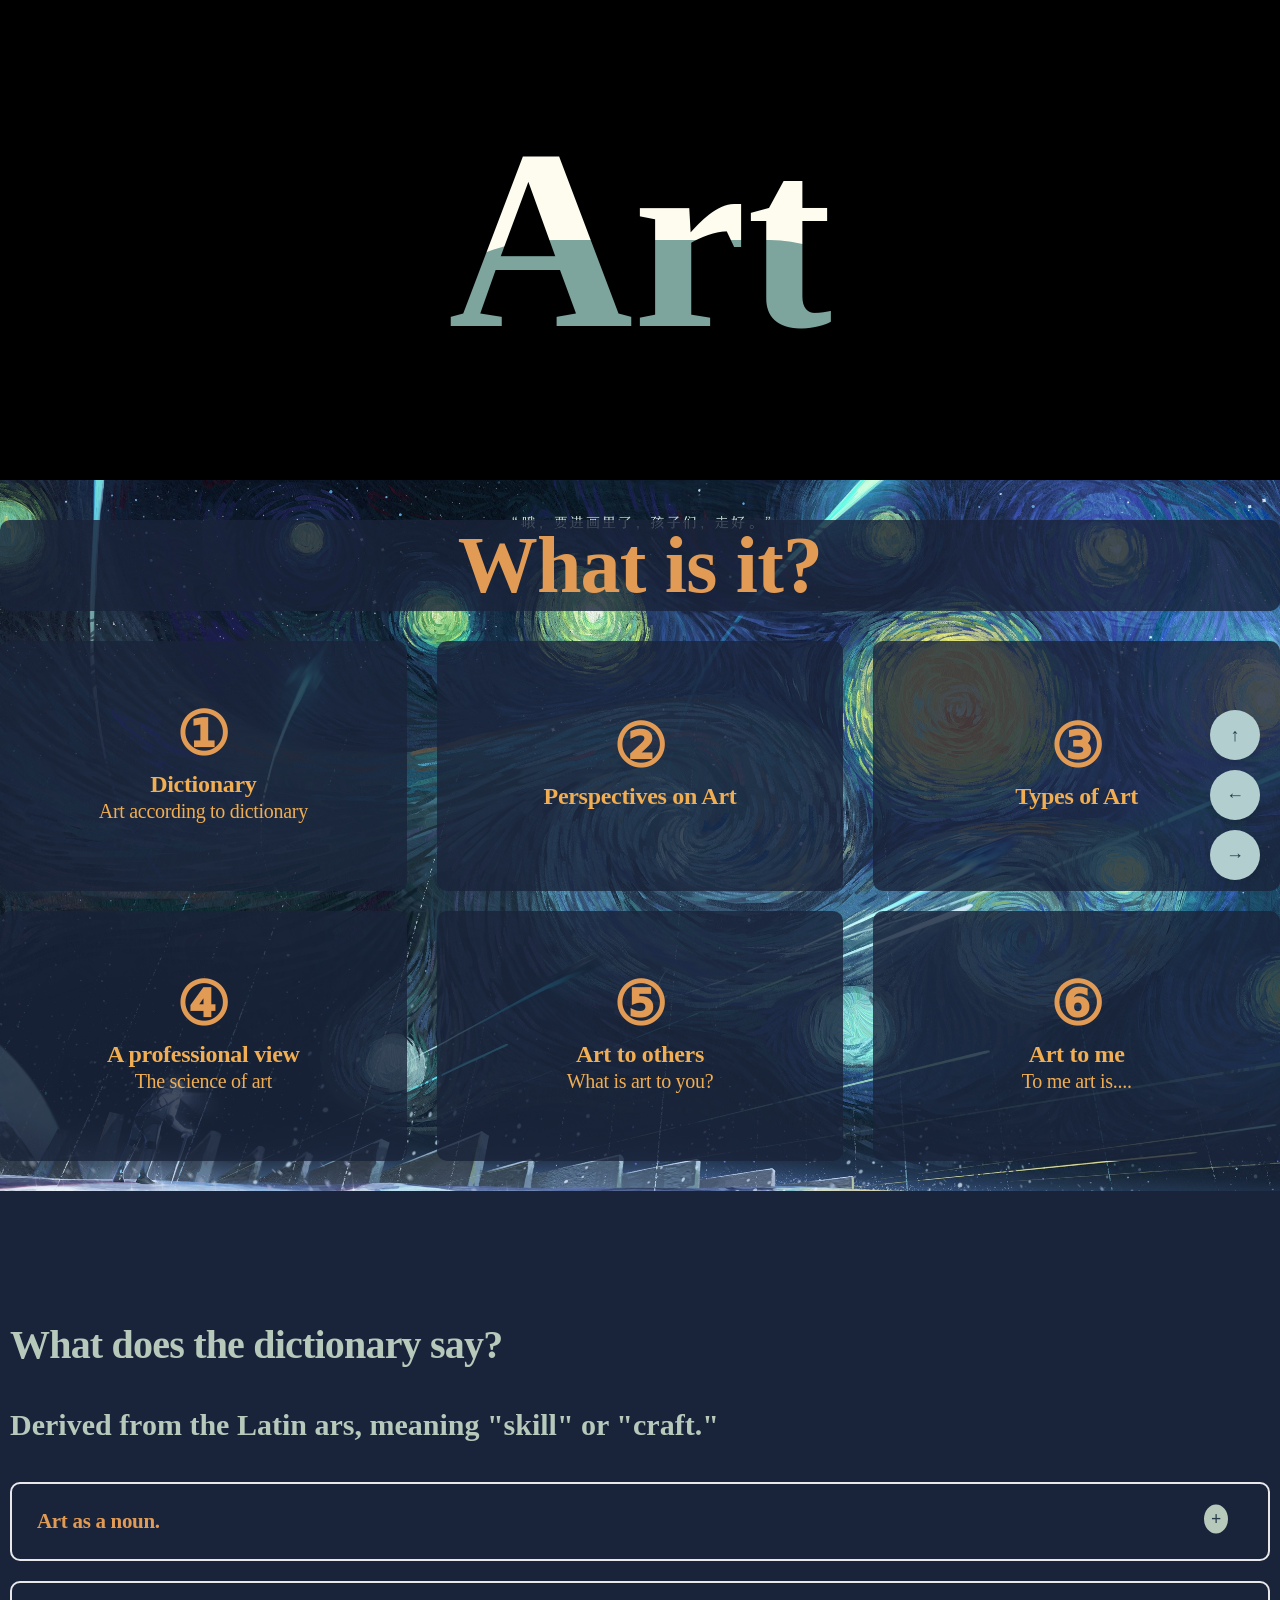
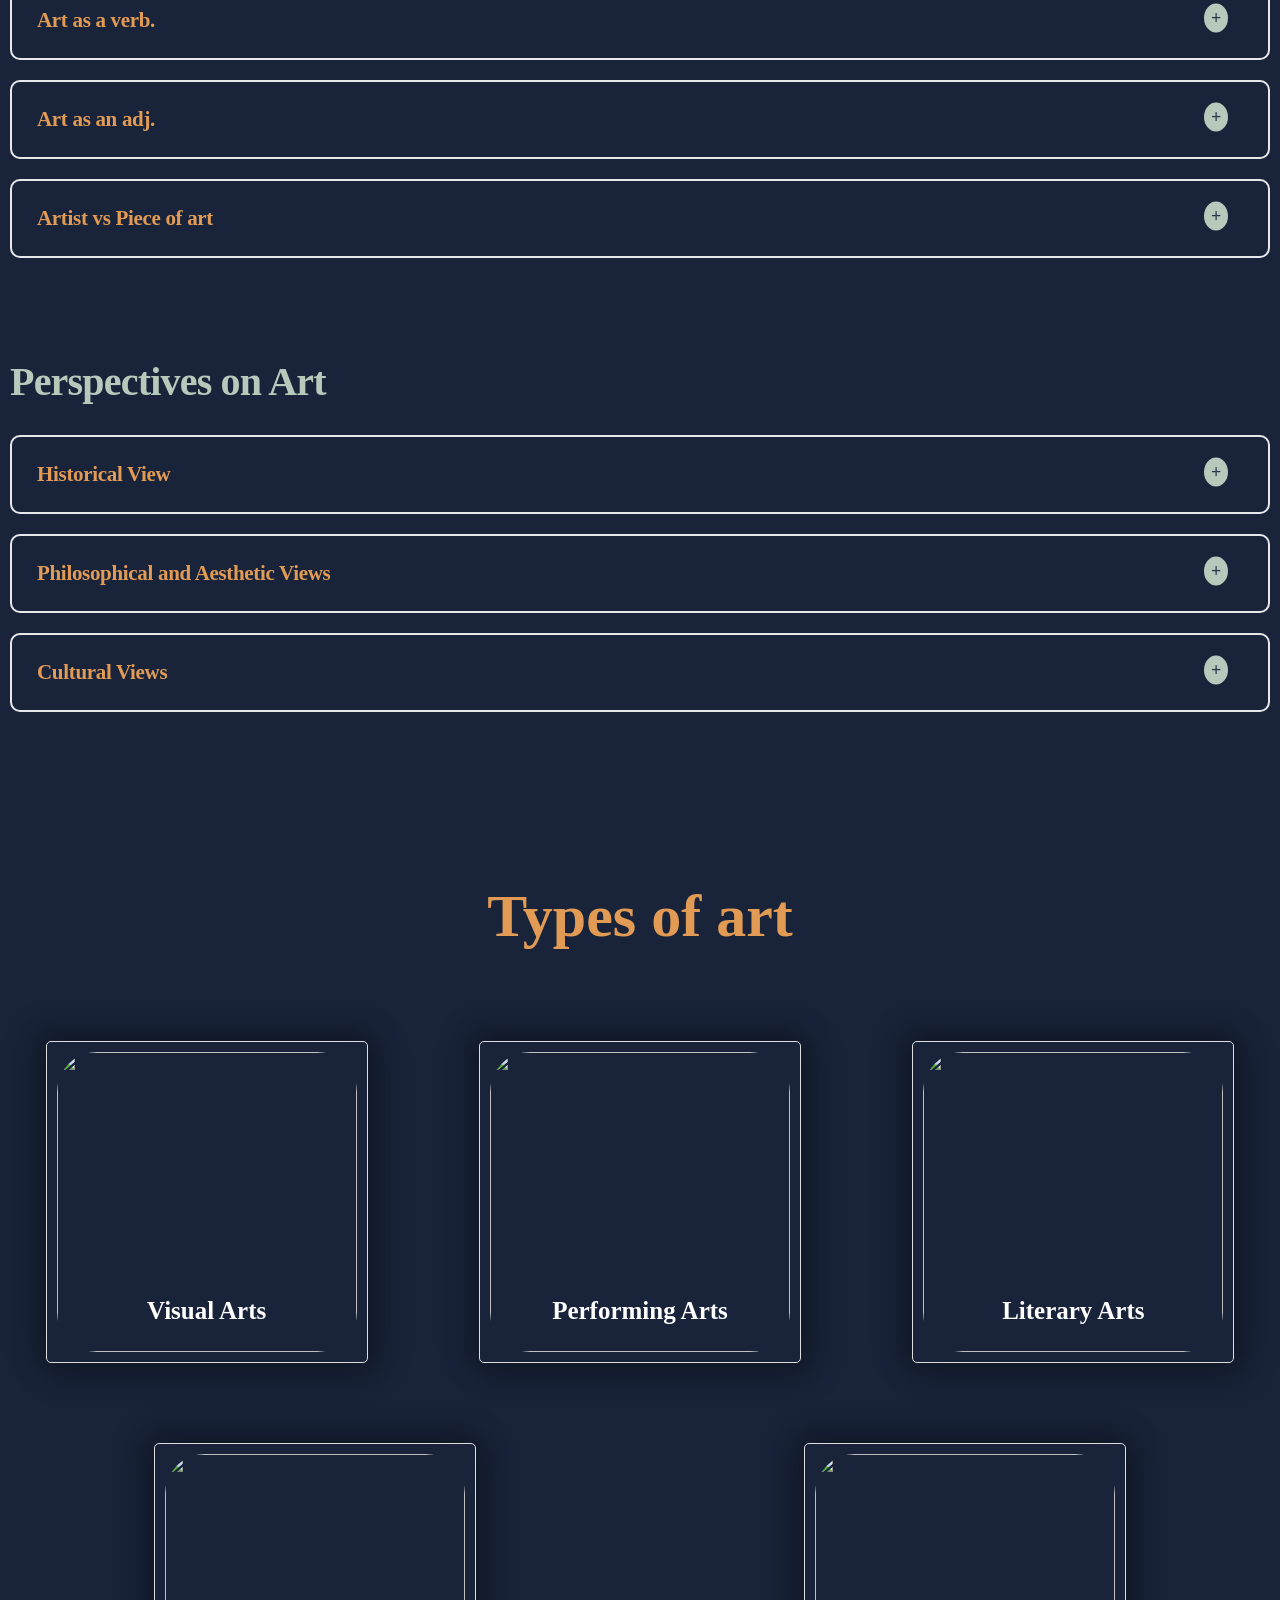
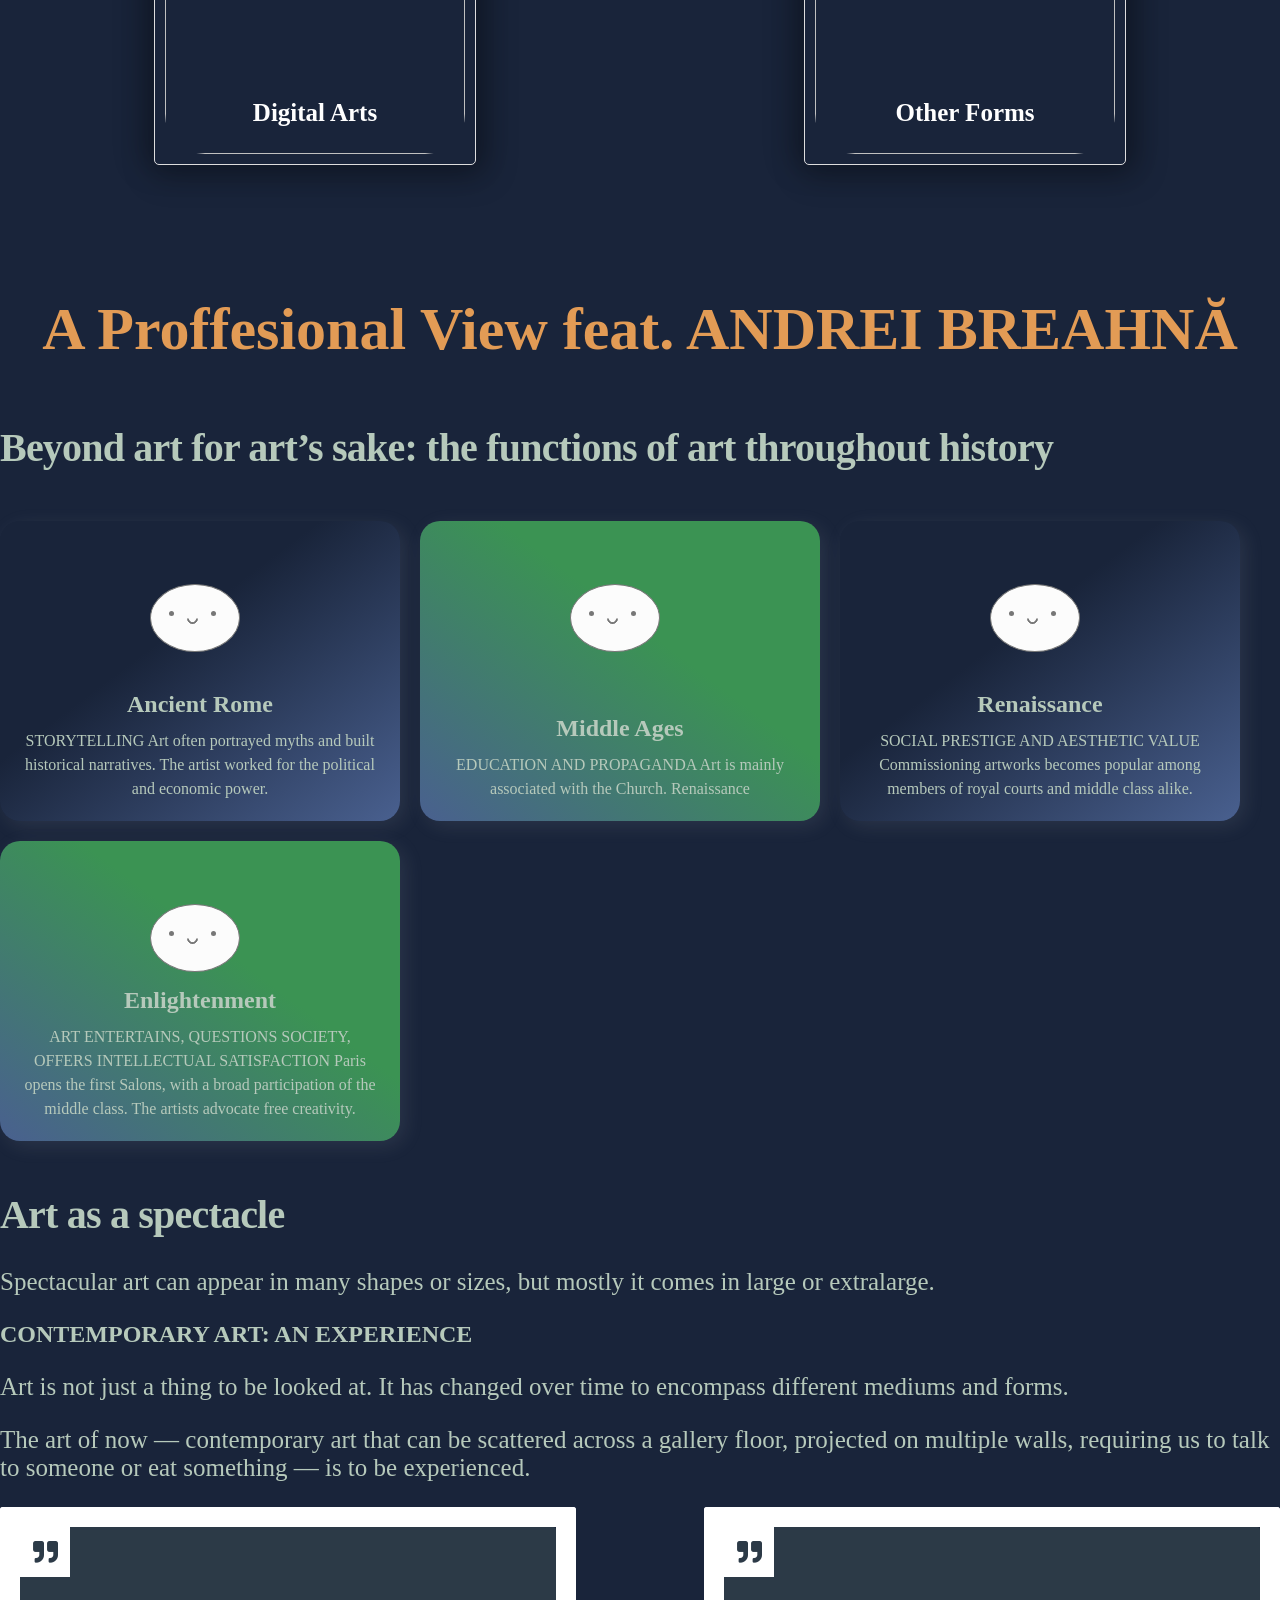
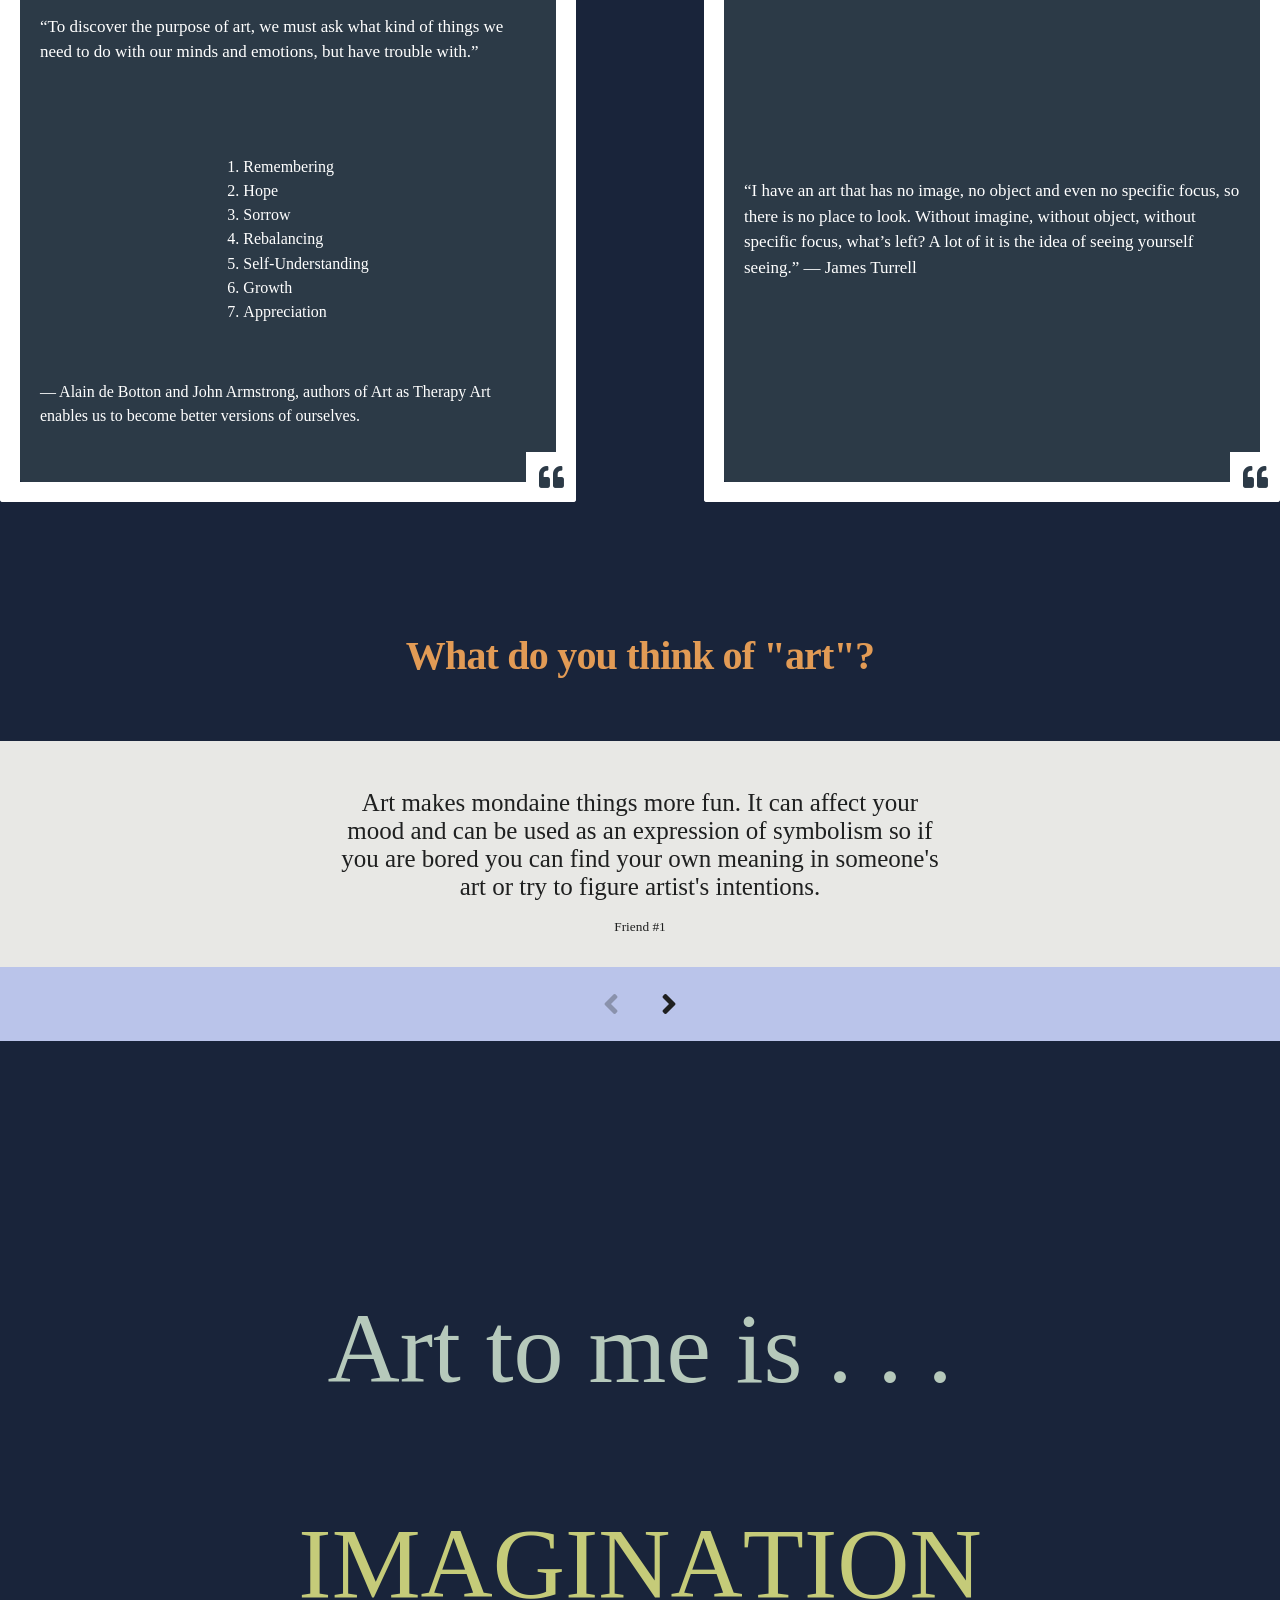
==== commit b382911c: "update" ====
--- a/index.html
+++ b/index.html
@@ -1,715 +1,710 @@
-<!DOCTYPE html>
-<html lang="en" xmlns="http://www.w3.org/1999/xhtml">
-<head>
-    <meta charset="UTF-8">
-    <meta name="viewport" content="width=device-width, initial-scale=1.0">
-    <title>Art</title>
-    <script src="https://code.jquery.com/jquery-3.6.0.min.js"></script>
-    <link rel="stylesheet" href="https://cdnjs.cloudflare.com/ajax/libs/font-awesome/5.15.4/css/all.min.css">
-    <link rel="stylesheet" href="carousel-style.css">
-    <link rel="stylesheet" href="artword.css">
-    <link rel="stylesheet" href="art.css">
-    <link rel="stylesheet" href="navigator-boxes.css">
-    <link rel="stylesheet" href="flash-card.css">
-<!--    <link href="https://fonts.googleapis.com/css?family=Lato:400,700" rel="stylesheet">-->
-
-    
-</head>
-<body id="home">
-<header>
-    <div class="text">Art</div>
-</header>
-
-<section id="navigator">
-    <div class="help-container">
-        <h2>What is it?</h2>
-        <div class="boxes-row">
-            <div class="help-box">
-                <a href="#dictionary" class="active">
-                    <h3>&#9312;</h3>
-                    <b>Dictionary</b>
-                    <p>Art according to dictionary</p>
-                </a>
-            </div>
-            <div class="help-box">
-                <a href="#perspectives" class="active">
-                    <h3>&#9313;</h3>
-                    <b>Perspectives on Art</b>
-                    <p></p>
-                </a>
-            </div>
-            <div class="help-box">
-                <a href="#types" class="active">
-                    <h3>&#9314;</h3>
-                    <b>Types of Art</b>
-                    <p></p>
-                </a>
-            </div>
-            <div class="help-box">
-                <a href="#">
-                    <h3>&#9315;</h3>
-                    <b>A professional view</b>
-                    <p>The science of art</p>
-                </a>
-            </div>
-            <div class="help-box">
-                <a href="#testimonials">
-                    <h3>&#9316;</h3>
-                    <b>Art to others</b>
-                    <p>What is art to you?</p>
-                </a>
-            </div>
-            <div class="help-box">
-                <a href="#myself">
-                    <h3>&#9317;</h3>
-                    <b>Art to me</b>
-                    <p>To me art is....</p>
-                </a>
-            </div>
-        </div>
-    </div>
-</section>
-
-<div class="categories-container">
-
-    <div class="categories-content">
-        <section class="section" id="dictionary">
-            <div class="faq">
-                <div class="faq-des ">
-                    <h2>What does the dictionary say?</h2>
-                    <!--                   TODO AICI DACA POT PUNE NOUN ADJ DEDESUPT CA SI LA DICTIONARUL ONLINE...-->
-                    <h4>Derived from the Latin <b>ars</b>, meaning "skill" or "craft."</h4>
-                    <div class="accordion-wrapper">
-                        <div class="accordion js-accordion">
-                            <div class="accordion-header">
-                                <h3 class="collapsed" data-toggle="collapse" data-target="#1-3"
-                                    aria-expanded="false">Art as a noun.</h3>
-                            </div>
-                            <div class="accordion-body">
-                                <p>The expression or application of human creativity and imagination,
-                                    typically in visual forms, to produce works appreciated for their beauty or
-                                    emotional power.</p>
-                            </div>
-                        </div>
-                    </div>
-                    <div class="accordion-wrapper">
-                        <div class="accordion js-accordion">
-                            <div class="accordion-header">
-                                <h3 class="collapsed" data-toggle="collapse" data-target="#1-4"
-                                    aria-expanded="false">Art as a verb.</h3>
-                            </div>
-                            <div class="accordion-body">
-                                <p> Archaic usage, as in "thou art," meaning "you are" or "Where art thou?"
-                                </p>
-                            </div>
-                        </div>
-                    </div>
-                    <div class="accordion-wrapper">
-                        <div class="accordion js-accordion">
-                            <div class="accordion-header">
-                                <h3 class="collapsed" data-toggle="collapse" data-target="#1-8"
-                                    aria-expanded="false">Art as an adj.</h3>
-                            </div>
-                            <div class="accordion-body">
-                                <p>Characteristic of art or artists,done with a sense of beauty or elegance</p>
-                                <p>Synonyms:</p>
-                                <ul>
-                                    <li>Creative</li>
-                                    <li>Aesthetic</li>
-                                    <li>Imaginative</li>
-                                    <li>Tasteful</li>
-                                    <li>Expressive</li>
-                                </ul>
-
-                                <p>Usage in Sentences:</p>
-                                <ul>
-                                    <li> "Her artistic talents extend to painting and sculpture."</li>
-                                    <li>"The cake's design was incredibly artistic."</li>
-                                </ul>
-
-                            </div>
-                        </div>
-                    </div>
-                    <div class="accordion-wrapper">
-                        <div class="accordion js-accordion">
-                            <div class="accordion-header">
-                                <h3 class="collapsed" data-toggle="collapse" data-target="#1-3"
-                                    aria-expanded="false">Artist vs Piece of art</h3>
-                            </div>
-                            <div class="accordion-body">
-                                <ul>
-                                    <li>Artist : A person who creates art, such as paintings, sculptures,
-                                        music, or other forms of creative expression.
-                                    </li>
-                                    <li>Piece of art (noun): An individual work created by an artist,
-                                        valued for its beauty, creativity, or meaning.
-                                    </li>
-                                </ul>
-                            </div>
-                        </div>
-                    </div>
-                </div>
-            </div>
-        </section>
-
-        <section class="section" id="perspectives">
-            <div class="faq ">
-                <div class="faq-des">
-                    <h2>Perspectives on Art</h2>
-                    <div class="accordion-wrapper">
-                        <div class="accordion js-accordion">
-                            <div class="accordion-header">
-                                <h3 class="collapsed" data-toggle="collapse" data-target="#2-1"
-                                    aria-expanded="false">Historical View</h3>
-                            </div>
-                            <div class="accordion-body">
-                                <p>Renaissance: Art celebrated humanism and perspective (e.g., Michelangelo).
-                                    Modernism: Shift to abstraction and emotional expression (e.g., Picasso).
-                                    Contemporary: Diverse, boundary-breaking forms of expression.</p>
-                            </div>
-                        </div>
-                    </div>
-                    <div class="accordion-wrapper">
-                        <div class="accordion js-accordion">
-                            <div class="accordion-header">
-                                <h3 class="collapsed" data-toggle="collapse" data-target="#2-2"
-                                    aria-expanded="false">Philosophical and Aesthetic Views</h3>
-                            </div>
-                            <div class="accordion-body">
-                                <ul>
-                                    <li>Philosophical discussions about what art is.</li>
-                                    <li>Aesthetic theories of art (e.g., "Art as beauty," "Art as emotional
-                                        expression").
-                                    </li>
-                                </ul>
-                                <p>Mimesis: Art imitates life (Plato).
-                                    Expressionism: Art as emotional release (Tolstoy).
-                                    Institutional Theory: Art is defined by the art world (Danto)</p>
-                            </div>
-                        </div>
-                    </div>
-                    <div class="accordion-wrapper">
-                        <div class="accordion js-accordion">
-                            <div class="accordion-header">
-                                <h3 class="collapsed" data-toggle="collapse" data-target="#2-3"
-                                    aria-expanded="false">Cultural Views</h3>
-                            </div>
-                            <div class="accordion-body">
-                                <p>How art is defined and valued in various cultures.
-                                </p>
-                                <p>Examples of cultural-specific art forms (e.g., Japanese Ikebana, African tribal
-                                    masks).</p>
-                                <p>Western traditions focus on individuality, while Eastern traditions often emphasize
-                                    harmony and spirituality.
-                                    Indigenous art often integrates storytelling and spiritual practices.</p>
-                            </div>
-                        </div>
-                    </div>
-                </div>
-            </div>
-        </section>
-
-    </div>
-</div>
-<section id="types">
-    <h3>Types of art</h3>
-    <div class="cards-list">
-        <div class="card" data-content="<div class='nightsky'><h2>Visual Arts</h2><ul>
-    <li>Paintings (e.g., Monet’s Water Lilies)</li>
-    <li>Sculpture (e.g., Rodin’s The Thinker)</li>
-    <li>Photography (e.g., Ansel Adams' landscapes)</li>
-</ul></div>">
-            <div class="card_image"><img src="https://i.pinimg.com/736x/7b/22/bc/7b22bc575ff3c6bc08e8fd5dca86da96.jpg"/>
-            </div>
-            <div class="card_title title-white">
-                <p>Visual Arts</p>
-            </div>
-        </div>
-        <div class="card" data-content="<div class='nightsky'>
-        <h2>Performing Arts</h2>
-        <ul>
-            <li>Dance: Classical ballet, contemporary dance.</li>
-            <li>Theater: Shakespeare to Broadway.</li>
-            <li>Music: From symphonies to pop.</li>
-        </ul></div>">
-            <div class="card_image"><img src="https://i.pinimg.com/736x/d5/3f/8a/d53f8a94a1535a8c4364440e7a7b88ff.jpg"/>
-            </div>
-            <div class="card_title title-white">
-                <p>Performing Arts</p>
-            </div>
-        </div>
-        <div class="card" data-content="<div class='nightsky'>
-        <h2>Literary Arts</h2>
-        <ul>
-            <li>Poetry: Haiku, sonnets.</li>
-            <li>Fiction: Novels, short stories.</li>
-        </ul>
-    </div>">
-            <div class="card_image"><img src="https://i.pinimg.com/736x/e4/9d/e4/e49de4e120b89533c7dc7e05f99bb616.jpg"/>
-            </div>
-            <div class="card_title title-white">
-                <p>Literary Arts</p>
-            </div>
-        </div>
-        <div class="card" data-content="<div class='nightsky'>
-        <h2>Digital Arts</h2>
-        <ul>
-            <li>Video games as interactive storytelling.</li>
-            <li>NFTs as a new medium of ownership in art.</li>
-        </ul>
-    </div>">
-            <div class="card_image"><img src="https://i.pinimg.com/736x/63/ae/1a/63ae1aba3961457737e83454f1938c72.jpg"/>
-            </div>
-            <div class="card_title title-white">
-                <p>Digital Arts</p>
-            </div>
-        </div>
-        <div class="card" data-content="<div class='nightsky'>
-        <h2>Other Forms</h2>
-        <ul>
-            <li>Architecture (e.g., Frank Lloyd Wright).</li>
-            <li>Culinary art (e.g., Michelin-starred chefs).</li>
-        </ul>
-    </div>">
-            <div class="card_image"><img src="https://i.pinimg.com/736x/82/0a/6e/820a6eab827c6ddeb96b36613471b0f3.jpg"/>
-            </div>
-            <div class="card_title title-white">
-                <p>Other Forms</p>
-            </div>
-        </div>
-    </div>
-
-    <div id="popup" class="popup">
-        <div class="popup-content">
-            <span class="close-btn">&times;</span>
-            <div id="popup-body"></div>
-        </div>
-    </div>
-</section>
-
-<section id="proffesional">
-        
-    <h3>A Proffesional View feat. ANDREI BREAHNĂ</h3>
-    <h2>Beyond art for art’s sake: the functions of art throughout history</h2>
-    <div class="flash">
-        <div class="cards">
-            <div class="flashcard">
-                <div class="box-type-one">
-                    <div class="dot"> </div>
-                    <div class="dot two"> </div>
-                    <div class="face">
-                        <div class="eye"> </div>
-                        <div class="eye right"> </div>
-                        <div class="mouth happy"> </div>
-                    </div>
-                    <div class="shadow scale"></div>
-                    <div class="message"><h1 class="alert">Ancient Rome</h1><p> STORYTELLING Art often portrayed myths
-                        and built historical narratives. The artist
-                        worked for the political and economic power.</p></div>
-
-                </div>
-                <div class="box-type-two">
-                    <div class="dot"></div>
-                    <div class="dot two"></div>
-                    <div class="face2">
-                        <div class="eye"></div>
-                        <div class="eye right"></div>
-                        <div class="mouth happy"></div>
-                    </div>
-                    <div class="shadow move"></div>
-                    <div class="message"><h1 class="alert">Middle Ages</h1><p>
-                        EDUCATION AND PROPAGANDA Art is
-                        mainly associated with the Church.
-                        Renaissance</div>
-
-                </div>
-                <div class="box-type-one">
-                    <div class="dot"> </div>
-                    <div class="dot two"> </div>
-                    <div class="face">
-                        <div class="eye"> </div>
-                        <div class="eye right"> </div>
-                        <div class="mouth happy"> </div>
-                    </div>
-                    <div class="shadow scale"></div>
-                    <div class="message"><h1 class="alert">Renaissance</h1><p> SOCIAL PRESTIGE AND AESTHETIC VALUE
-                        Commissioning artworks becomes popular
-                        among members of royal courts and middle
-                        class alike.</p></div>
-
-                </div>
-                <div class="box-type-two">
-                    <div class="dot"></div>
-                    <div class="dot two"></div>
-                    <div class="face2">
-                        <div class="eye"></div>
-                        <div class="eye right"></div>
-                        <div class="mouth happy"></div>
-                    </div>
-                    <div class="shadow move"></div>
-                    <div class="message"><h1 class="alert">Enlightenment</h1><p> ART ENTERTAINS, QUESTIONS SOCIETY,
-                        OFFERS INTELLECTUAL SATISFACTION
-                        Paris opens the first Salons, with a broad
-                        participation of the middle class. The artists
-                        advocate free creativity.
-                    </div>
-
-                </div>
-            </div>
-        </div>
-    </div>
-
-    <h2>Art as a spectacle</h2>
-    <p>Spectacular art can appear in many shapes
-        or sizes, but mostly it comes in large or extralarge.</p>
-    <h1>CONTEMPORARY ART: AN EXPERIENCE</h1>
-    <p>Art is not just a thing to be looked at. It has changed
-        over time to encompass different mediums and forms.</p>
-    <p>The art of now — contemporary art that can be
-        scattered across a gallery floor, projected on multiple
-        walls, requiring us to talk to someone or eat
-        something — is to be experienced.</p>
-    <div class="professional-view">
-        <div class="quote-box">
-            <i class="fas fa-quote-left fa2"></i>
-            <div class="quote">
-                <i class="fas fa-quote-right fa1"></i>
-                <div>
-                    <!--                    <h3>Quote the day</h3>-->
-                    <p>“To discover the purpose of art, we must ask what kind of things we
-                        need to do with our minds and emotions, but have trouble with.”</p>
-                    <div>
-                    <ol>
-                        <li>Remembering</li>
-                        <li>Hope</li>
-                        <li>Sorrow</li>
-                        <li>Rebalancing</li>
-                        <li>Self-Understanding</li>
-                        <li>Growth</li>
-                        <li>Appreciation</li>
-                    </ol>
-                </div>
-                    </p>— Alain de Botton and John Armstrong, authors of Art as Therapy
-                    Art enables us to become better versions of ourselves.</p>
-                </div>
-            </div>
-        </div>
-        <div class="quote-box">
-            <i class="fas fa-quote-left fa2"></i>
-            <div class="quote">
-                <i class="fas fa-quote-right fa1"></i>
-                <div>
-                    <!--                    <h3>Quote the day</h3>-->
-                    <p>“I have an art that has no image, no object
-                        and even no specific focus, so there is no
-                        place to look.
-                        Without imagine, without object, without
-                        specific focus, what’s left? A lot of it is the
-                        idea of seeing yourself seeing.”
-                        — James Turrell</p>
-                </div>
-            </div>
-        </div>
-    </div>
-
-</section>
-<section id="testimonials">
-    <div class="carousel" id="faq-5">
-        <div class="carousel-header">
-            <h2>What do you think of "art"?</h2>
-        </div>
-        <section class="testimonials">
-
-            <div>
-                <ul id="testimonials-ul">
-                    <li>
-                        <p> Art makes mondaine things more fun. It can affect your mood and
-                            can be used as an expression of symbolism so if you are bored you can find your own meaning
-                            in someone's art
-                            or try to figure artist's intentions.</p>
-                        <small>Friend #1</small>
-                    </li>
-                    <li>
-                        <p>A hobby. </p>
-                        <small>Friend #2</small>
-                    </li>
-                    <li>
-                        <p>Art is a way for artists to express themselves.It is something that needs effort.</p>
-                        <small>Friend #3</small>
-                    </li>
-                    <li>
-                        <p>Art is a bridge—it connects us to the creator, to each other, and to something larger than
-                            ourselves.</p>
-                        <small>Chat GPT</small>
-                    </li>
-
-                </ul>
-            </div>
-            <div class="testimonials-control">
-                <i class="fa fa-angle-left fa-2x" id="testimonials-l"></i>
-                <i class="fa fa-angle-right fa-2x" id="testimonials-r"></i>
-            </div>
-        </section>
-    </div>
-</section>
-
-<section id="myself">
-    <div class="wrapper">
-
-        <div><p>Art to me is . . .</p></div>
-        <p>
-            <!-- <span class="word art">Art</span> -->
-            <span class="word meaning">Beauty</span>
-            <span class="word art">Imagination</span>
-            <span class="word meaning">Creativity</span>
-        </p>
-    </div>
-
-
-</section>
-
-<!--TODO floating buttons-->
-<div class="floating-buttons">
-    <button id="scrollTop" title="Go to Top">&uarr;</button>
-    <button id="prevSection" title="Previous Section">&larr;</button>
-    <button id="nextSection" title="Next Section">&rarr;</button>
-</div>
-</body>
-
-<script>
-
-
-    const accordionItems = document.querySelectorAll('.js-accordion');
-
-    if (accordionItems) {
-        accordionItems.forEach((accordion) => {
-            accordion.addEventListener('click', (e) => toggleAccordion(e));
-        });
-    }
-
-    const toggleAccordion = (e) => {
-        let target = e.currentTarget;
-
-        if (!target.classList.contains('accordion--expand')) {
-            target.classList.add('accordion--expand');
-        } else {
-            target.classList.remove('accordion--expand');
-        }
-    };
-
-    document.querySelectorAll('a[href^="#"]').forEach(anchor => {
-        anchor.addEventListener('click', function (e) {
-            e.preventDefault(); // Prevent default instant jump
-            const target = document.querySelector(this.getAttribute('href'));
-            if (target) {
-                target.scrollIntoView({
-                    behavior: 'smooth',
-                    block: 'start',
-                });
-            }
-        });
-    });
-</script>
-<script>
-    // Get carousel elements
-
-    var tLeftButton = $("#testimonials-l");
-    var tRightButton = $("#testimonials-r");
-
-    // Get number of <li> elements in carousel
-
-    var tItemCount = document.getElementById('testimonials-ul').querySelectorAll('li').length;
-
-    // Set length based on that
-
-    var tWidth = tItemCount * 100 + "vw";
-    $(".testimonials ul").css("width", tWidth);
-
-    // Button functionality
-
-    var tPosition = 0;
-    console.log(tPosition);
-
-    tRightButton.click(function () {
-        if (tPosition < (tItemCount - 1)) {
-            tPosition++;
-            var m = "-" + (100 * tPosition) + "vw";
-            $(".testimonials ul").animate({
-                "left": m
-            }, 500);
-            greyButton();
-        }
-    });
-
-    tLeftButton.click(function () {
-        if (tPosition > 0) {
-            tPosition--;
-            var m = "-" + (100 * tPosition) + "vw";
-            $(".testimonials ul").animate({
-                "left": m
-            }, 500);
-            greyButton();
-        }
-    });
-
-    // Grey out buttons if not useable
-
-    var greyButton = function () {
-        if (tPosition == 0) {
-            tLeftButton.css("opacity", "0.3");
-            tLeftButton.css("cursor", "default");
-        } else if (tPosition == (tItemCount - 1)) {
-            tRightButton.css("opacity", "0.3");
-            tRightButton.css("cursor", "default");
-        } else {
-            tRightButton.css("opacity", "1");
-            tRightButton.css("cursor", "pointer");
-            tLeftButton.css("opacity", "1");
-            tLeftButton.css("cursor", "pointer");
-        }
-    }
-
-    greyButton();
-
-    // And finally, if there's only one quote, kill the buttons altogether
-
-    if (tItemCount == 1) {
-        $('.testimonials-control').css('display', 'none');
-    }
-
-
-</script>
-<script>
-    let words = document.getElementsByClassName('word')
-
-    let wordArray = []; //will store arrays of letters for each word
-    let currentWord = 0; //will store the index of the currently displayed word;
-    words[currentWord].style.opacity = 1;
-    const splitLetters = word => {
-        let content = word.innerText;
-        word.innerText = '';
-        let letters = [];
-        for (let i = 0; i < content.length; i++) {
-            let letter = document.createElement('span');
-            letter.className = 'letter';
-            letter.innerText = content.charAt(i);
-            word.appendChild(letter);
-            letters.push(letter);
-        }
-        wordArray.push(letters);
-    }
-    for (let i = 0; i < words.length; i++) {
-        splitLetters(words[i]);
-    }
-    const animateLetterOut = (cw, i) => {
-        setTimeout(function () {
-            cw[i].className = 'letter out';
-        }, i * 80);
-    }
-
-    const animateLetterIn = (nw, i) => {
-        setTimeout(function () {
-            nw[i].className = 'letter in';
-        }, 340 + (i * 80)); // delay of 340, so that new letters ("design") start falling down once the first animation is completed.
-    }
-    const changeWord = () => {
-        let cw = wordArray[currentWord]; // wordArray[0] gives us: [c,o,d,e]
-        let nw = currentWord == words.length - 1 ? wordArray[0] : wordArray[currentWord + 1]; // evals to wordArray[1] and gives us: [d,e,s,i,g,n]
-
-
-        for (let i = 0; i < cw.length; i++) {
-            animateLetterOut(cw, i); // called for each letter of [c,o,d,e] with different i values, so we have a delay between each letter when they fade out.
-        }
-
-        for (let i = 0; i < nw.length; i++) {
-            //for each letter inside [d,e,s,i,g,n]
-            nw[i].className = 'letter behind'; //we set initial position to the top
-            nw[0].parentElement.style.opacity = 1; //we set the opacity to 1, but currently invisible due to overlow hidden.
-            animateLetterIn(nw, i); //animates each letter as if they fall down from top.
-        }
-        //update currentWord index.
-        currentWord = (currentWord == wordArray.length - 1) ? 0 : currentWord + 1;
-    }
-    // Call the function, sit back and enjoy the show!
-
-    changeWord(); //initial call
-    setInterval(changeWord, 4000); //call every 4s bac
-</script>
-<script>document.addEventListener("DOMContentLoaded", () => {
-    const sections = document.querySelectorAll("section");
-    let currentSectionIndex = 0;
-
-    // Scroll to Top
-    document.getElementById("scrollTop").addEventListener("click", () => {
-        window.scrollTo({top: 0, behavior: "smooth"});
-    });
-
-    // Go to Previous Section
-    document.getElementById("prevSection").addEventListener("click", () => {
-        if (currentSectionIndex > 0) {
-            currentSectionIndex--;
-            scrollToSection(currentSectionIndex);
-        }
-    });
-
-    // Go to Next Section
-    document.getElementById("nextSection").addEventListener("click", () => {
-        if (currentSectionIndex < sections.length - 1) {
-            currentSectionIndex++;
-            scrollToSection(currentSectionIndex);
-        }
-    });
-
-    // Scroll to the selected section
-    function scrollToSection(index) {
-        sections[index].scrollIntoView({behavior: "smooth"});
-    }
-
-    // Update current section index on scroll
-    window.addEventListener("scroll", () => {
-        let found = false;
-        sections.forEach((section, index) => {
-            const rect = section.getBoundingClientRect();
-            if (!found && rect.top <= window.innerHeight / 2 && rect.bottom >= window.innerHeight / 2) {
-                currentSectionIndex = index;
-                found = true;
-            }
-        });
-    });
-});</script>
-<script>
-    // Select all cards and the popup
-    const cards = document.querySelectorAll('.card');
-    const popup = document.getElementById('popup');
-    const popupBody = document.getElementById('popup-body'); // Target for dynamic content
-    const popupContent = document.querySelector('.popup-content'); // Popup inner content
-    const closeBtn = document.querySelector('.close-btn');
-
-    // Add click event listener to each card
-    cards.forEach(card => {
-        card.addEventListener('click', (e) => {
-            e.stopPropagation(); // Prevent the click from bubbling to the window
-            const content = card.getAttribute('data-content');
-            if (content) {
-                popupBody.innerHTML = content; // Inject content into popup
-                popup.style.display = 'block'; // Show popup
-            }
-        });
-    });
-
-    // Close popup when close button is clicked
-    closeBtn.addEventListener('click', () => {
-        popup.style.display = 'none';
-    });
-
-    // Close popup when clicking outside the popup content
-    window.addEventListener('click', (e) => {
-        if (popup.style.display === 'block' && !popupContent.contains(e.target)) {
-            popup.style.display = 'none';
-        }
-    });
-
-
-</script>
-
+<!DOCTYPE html>
+<html lang="en" xmlns="http://www.w3.org/1999/xhtml">
+<head>
+    <meta charset="UTF-8">
+    <meta name="viewport" content="width=device-width, initial-scale=1.0">
+    <title>Art</title>
+    <script src="https://code.jquery.com/jquery-3.6.0.min.js"></script>
+    <link rel="stylesheet" href="https://cdnjs.cloudflare.com/ajax/libs/font-awesome/5.15.4/css/all.min.css">
+    <link rel="stylesheet" href="carousel-style.css">
+    <link rel="stylesheet" href="artword.css">
+    <link rel="stylesheet" href="art.css">
+    <link rel="stylesheet" href="navigator-boxes.css">
+    <link rel="stylesheet" href="flash-card.css">
+
+    
+</head>
+<body id="home">
+<header>
+    <div class="text">Art</div>
+</header>
+
+<section id="navigator">
+    <div class="help-container">
+        <h2>What is it?</h2>
+        <div class="boxes-row">
+            <div class="help-box">
+                <a href="#dictionary" class="active">
+                    <h3>&#9312;</h3>
+                    <b>Dictionary</b>
+                    <p>Art according to dictionary</p>
+                </a>
+            </div>
+            <div class="help-box">
+                <a href="#perspectives" class="active">
+                    <h3>&#9313;</h3>
+                    <b>Perspectives on Art</b>
+                    <p></p>
+                </a>
+            </div>
+            <div class="help-box">
+                <a href="#types" class="active">
+                    <h3>&#9314;</h3>
+                    <b>Types of Art</b>
+                    <p></p>
+                </a>
+            </div>
+            <div class="help-box">
+                <a href="#">
+                    <h3>&#9315;</h3>
+                    <b>A professional view</b>
+                    <p>The science of art</p>
+                </a>
+            </div>
+            <div class="help-box">
+                <a href="#testimonials">
+                    <h3>&#9316;</h3>
+                    <b>Art to others</b>
+                    <p>What is art to you?</p>
+                </a>
+            </div>
+            <div class="help-box">
+                <a href="#myself">
+                    <h3>&#9317;</h3>
+                    <b>Art to me</b>
+                    <p>To me art is....</p>
+                </a>
+            </div>
+        </div>
+    </div>
+</section>
+
+<div class="categories-container">
+
+    <div class="categories-content">
+        <section class="section" id="dictionary">
+            <div class="faq">
+                <div class="faq-des ">
+                    <h2>What does the dictionary say?</h2>
+                
+                    <h4>Derived from the Latin <b>ars</b>, meaning "skill" or "craft."</h4>
+                    <div class="accordion-wrapper">
+                        <div class="accordion js-accordion">
+                            <div class="accordion-header">
+                                <h3 class="collapsed" data-toggle="collapse" data-target="#1-3"
+                                    aria-expanded="false">Art as a noun.</h3>
+                            </div>
+                            <div class="accordion-body">
+                                <p>The expression or application of human creativity and imagination,
+                                    typically in visual forms, to produce works appreciated for their beauty or
+                                    emotional power.</p>
+                            </div>
+                        </div>
+                    </div>
+                    <div class="accordion-wrapper">
+                        <div class="accordion js-accordion">
+                            <div class="accordion-header">
+                                <h3 class="collapsed" data-toggle="collapse" data-target="#1-4"
+                                    aria-expanded="false">Art as a verb.</h3>
+                            </div>
+                            <div class="accordion-body">
+                                <p> Archaic usage, as in "thou art," meaning "you are" or "Where art thou?"
+                                </p>
+                            </div>
+                        </div>
+                    </div>
+                    <div class="accordion-wrapper">
+                        <div class="accordion js-accordion">
+                            <div class="accordion-header">
+                                <h3 class="collapsed" data-toggle="collapse" data-target="#1-8"
+                                    aria-expanded="false">Art as an adj.</h3>
+                            </div>
+                            <div class="accordion-body">
+                                <p>Characteristic of art or artists,done with a sense of beauty or elegance</p>
+                                <p>Synonyms:</p>
+                                <ul>
+                                    <li>Creative</li>
+                                    <li>Aesthetic</li>
+                                    <li>Imaginative</li>
+                                    <li>Tasteful</li>
+                                    <li>Expressive</li>
+                                </ul>
+
+                                <p>Usage in Sentences:</p>
+                                <ul>
+                                    <li> "Her artistic talents extend to painting and sculpture."</li>
+                                    <li>"The cake's design was incredibly artistic."</li>
+                                </ul>
+
+                            </div>
+                        </div>
+                    </div>
+                    <div class="accordion-wrapper">
+                        <div class="accordion js-accordion">
+                            <div class="accordion-header">
+                                <h3 class="collapsed" data-toggle="collapse" data-target="#1-3"
+                                    aria-expanded="false">Artist vs Piece of art</h3>
+                            </div>
+                            <div class="accordion-body">
+                                <ul>
+                                    <li>Artist : A person who creates art, such as paintings, sculptures,
+                                        music, or other forms of creative expression.
+                                    </li>
+                                    <li>Piece of art (noun): An individual work created by an artist,
+                                        valued for its beauty, creativity, or meaning.
+                                    </li>
+                                </ul>
+                            </div>
+                        </div>
+                    </div>
+                </div>
+            </div>
+        </section>
+
+        <section class="section" id="perspectives">
+            <div class="faq ">
+                <div class="faq-des">
+                    <h2>Perspectives on Art</h2>
+                    <div class="accordion-wrapper">
+                        <div class="accordion js-accordion">
+                            <div class="accordion-header">
+                                <h3 class="collapsed" data-toggle="collapse" data-target="#2-1"
+                                    aria-expanded="false">Historical View</h3>
+                            </div>
+                            <div class="accordion-body">
+                                <p>Renaissance: Art celebrated humanism and perspective (e.g., Michelangelo).
+                                    Modernism: Shift to abstraction and emotional expression (e.g., Picasso).
+                                    Contemporary: Diverse, boundary-breaking forms of expression.</p>
+                            </div>
+                        </div>
+                    </div>
+                    <div class="accordion-wrapper">
+                        <div class="accordion js-accordion">
+                            <div class="accordion-header">
+                                <h3 class="collapsed" data-toggle="collapse" data-target="#2-2"
+                                    aria-expanded="false">Philosophical and Aesthetic Views</h3>
+                            </div>
+                            <div class="accordion-body">
+                                <ul>
+                                    <li>Philosophical discussions about what art is.</li>
+                                    <li>Aesthetic theories of art (e.g., "Art as beauty," "Art as emotional
+                                        expression").
+                                    </li>
+                                </ul>
+                                <p>Mimesis: Art imitates life (Plato).
+                                    Expressionism: Art as emotional release (Tolstoy).
+                                    Institutional Theory: Art is defined by the art world (Danto)</p>
+                            </div>
+                        </div>
+                    </div>
+                    <div class="accordion-wrapper">
+                        <div class="accordion js-accordion">
+                            <div class="accordion-header">
+                                <h3 class="collapsed" data-toggle="collapse" data-target="#2-3"
+                                    aria-expanded="false">Cultural Views</h3>
+                            </div>
+                            <div class="accordion-body">
+                                <p>How art is defined and valued in various cultures.
+                                </p>
+                                <p>Examples of cultural-specific art forms (e.g., Japanese Ikebana, African tribal
+                                    masks).</p>
+                                <p>Western traditions focus on individuality, while Eastern traditions often emphasize
+                                    harmony and spirituality.
+                                    Indigenous art often integrates storytelling and spiritual practices.</p>
+                            </div>
+                        </div>
+                    </div>
+                </div>
+            </div>
+        </section>
+
+    </div>
+</div>
+<section id="types">
+    <h3>Types of art</h3>
+    <div class="cards-list">
+        <div class="card" data-content="<div class='nightsky'><h2>Visual Arts</h2><ul>
+    <li>Paintings (e.g., Monet’s Water Lilies)</li>
+    <li>Sculpture (e.g., Rodin’s The Thinker)</li>
+    <li>Photography (e.g., Ansel Adams' landscapes)</li>
+</ul></div>">
+            <div class="card_image"><img src="https://i.pinimg.com/736x/7b/22/bc/7b22bc575ff3c6bc08e8fd5dca86da96.jpg"/>
+            </div>
+            <div class="card_title title-white">
+                <p>Visual Arts</p>
+            </div>
+        </div>
+        <div class="card" data-content="<div class='nightsky'>
+        <h2>Performing Arts</h2>
+        <ul>
+            <li>Dance: Classical ballet, contemporary dance.</li>
+            <li>Theater: Shakespeare to Broadway.</li>
+            <li>Music: From symphonies to pop.</li>
+        </ul></div>">
+            <div class="card_image"><img src="https://i.pinimg.com/736x/d5/3f/8a/d53f8a94a1535a8c4364440e7a7b88ff.jpg"/>
+            </div>
+            <div class="card_title title-white">
+                <p>Performing Arts</p>
+            </div>
+        </div>
+        <div class="card" data-content="<div class='nightsky'>
+        <h2>Literary Arts</h2>
+        <ul>
+            <li>Poetry: Haiku, sonnets.</li>
+            <li>Fiction: Novels, short stories.</li>
+        </ul>
+    </div>">
+            <div class="card_image"><img src="https://i.pinimg.com/736x/e4/9d/e4/e49de4e120b89533c7dc7e05f99bb616.jpg"/>
+            </div>
+            <div class="card_title title-white">
+                <p>Literary Arts</p>
+            </div>
+        </div>
+        <div class="card" data-content="<div class='nightsky'>
+        <h2>Digital Arts</h2>
+        <ul>
+            <li>Video games as interactive storytelling.</li>
+            <li>NFTs as a new medium of ownership in art.</li>
+        </ul>
+    </div>">
+            <div class="card_image"><img src="https://i.pinimg.com/736x/63/ae/1a/63ae1aba3961457737e83454f1938c72.jpg"/>
+            </div>
+            <div class="card_title title-white">
+                <p>Digital Arts</p>
+            </div>
+        </div>
+        <div class="card" data-content="<div class='nightsky'>
+        <h2>Other Forms</h2>
+        <ul>
+            <li>Architecture (e.g., Frank Lloyd Wright).</li>
+            <li>Culinary art (e.g., Michelin-starred chefs).</li>
+        </ul>
+    </div>">
+            <div class="card_image"><img src="https://i.pinimg.com/736x/82/0a/6e/820a6eab827c6ddeb96b36613471b0f3.jpg"/>
+            </div>
+            <div class="card_title title-white">
+                <p>Other Forms</p>
+            </div>
+        </div>
+    </div>
+
+    <div id="popup" class="popup">
+        <div class="popup-content">
+            <span class="close-btn">&times;</span>
+            <div id="popup-body"></div>
+        </div>
+    </div>
+</section>
+
+<section id="proffesional">
+        
+    <h3>A Proffesional View feat. ANDREI BREAHNĂ</h3>
+    <h2>Beyond art for art’s sake: the functions of art throughout history</h2>
+    <div class="flash">
+        <div class="cards">
+            <div class="flashcard">
+                <div class="box-type-one">
+                   
+                    <div class="face">
+                        <div class="eye"> </div>
+                        <div class="eye right"> </div>
+                        <div class="mouth happy"> </div>
+                    </div>
+                    <div class="shadow scale"></div>
+                    <div class="message"><h1 class="alert">Ancient Rome</h1><p> STORYTELLING Art often portrayed myths
+                        and built historical narratives. The artist
+                        worked for the political and economic power.</p></div>
+
+                </div>
+                <div class="box-type-two">
+                
+                    <div class="face2">
+                        <div class="eye"></div>
+                        <div class="eye right"></div>
+                        <div class="mouth happy"></div>
+                    </div>
+                    <div class="shadow move"></div>
+                    <div class="message"><h1 class="alert">Middle Ages</h1><p>
+                        EDUCATION AND PROPAGANDA Art is
+                        mainly associated with the Church.
+                        Renaissance</div>
+
+                </div>
+                <div class="box-type-one">
+                 
+                    <div class="face">
+                        <div class="eye"> </div>
+                        <div class="eye right"> </div>
+                        <div class="mouth happy"> </div>
+                    </div>
+                    <div class="shadow scale"></div>
+                    <div class="message"><h1 class="alert">Renaissance</h1><p> SOCIAL PRESTIGE AND AESTHETIC VALUE
+                        Commissioning artworks becomes popular
+                        among members of royal courts and middle
+                        class alike.</p></div>
+
+                </div>
+                <div class="box-type-two">
+                   
+                    <div class="face2">
+                        <div class="eye"></div>
+                        <div class="eye right"></div>
+                        <div class="mouth happy"></div>
+                    </div>
+                    <div class="shadow move"></div>
+                    <div class="message"><h1 class="alert">Enlightenment</h1><p> ART ENTERTAINS, QUESTIONS SOCIETY,
+                        OFFERS INTELLECTUAL SATISFACTION
+                        Paris opens the first Salons, with a broad
+                        participation of the middle class. The artists
+                        advocate free creativity.
+                    </div>
+
+                </div>
+            </div>
+        </div>
+    </div>
+
+    <h2>Art as a spectacle</h2>
+    <p>Spectacular art can appear in many shapes
+        or sizes, but mostly it comes in large or extralarge.</p>
+    <h1>CONTEMPORARY ART: AN EXPERIENCE</h1>
+    <p>Art is not just a thing to be looked at. It has changed
+        over time to encompass different mediums and forms.</p>
+    <p>The art of now — contemporary art that can be
+        scattered across a gallery floor, projected on multiple
+        walls, requiring us to talk to someone or eat
+        something — is to be experienced.</p>
+    <div class="professional-view">
+        <div class="quote-box">
+            <i class="fas fa-quote-left fa2"></i>
+            <div class="quote">
+                <i class="fas fa-quote-right fa1"></i>
+                <div>
+                
+                    <p>“To discover the purpose of art, we must ask what kind of things we
+                        need to do with our minds and emotions, but have trouble with.”</p>
+                    <div>
+                    <ol>
+                        <li>Remembering</li>
+                        <li>Hope</li>
+                        <li>Sorrow</li>
+                        <li>Rebalancing</li>
+                        <li>Self-Understanding</li>
+                        <li>Growth</li>
+                        <li>Appreciation</li>
+                    </ol>
+                </div>
+                    </p>— Alain de Botton and John Armstrong, authors of Art as Therapy
+                    Art enables us to become better versions of ourselves.</p>
+                </div>
+            </div>
+        </div>
+        <div class="quote-box">
+            <i class="fas fa-quote-left fa2"></i>
+            <div class="quote">
+                <i class="fas fa-quote-right fa1"></i>
+                <div>
+                    
+                    <p>“I have an art that has no image, no object
+                        and even no specific focus, so there is no
+                        place to look.
+                        Without imagine, without object, without
+                        specific focus, what’s left? A lot of it is the
+                        idea of seeing yourself seeing.”
+                        — James Turrell</p>
+                </div>
+            </div>
+        </div>
+    </div>
+
+</section>
+<section id="testimonials">
+    <div class="carousel" id="faq-5">
+        <div class="carousel-header">
+            <h2>What do you think of "art"?</h2>
+        </div>
+        <section class="testimonials">
+
+            <div>
+                <ul id="testimonials-ul">
+                    <li>
+                        <p> Art makes mondaine things more fun. It can affect your mood and
+                            can be used as an expression of symbolism so if you are bored you can find your own meaning
+                            in someone's art
+                            or try to figure artist's intentions.</p>
+                        <small>Friend #1</small>
+                    </li>
+                    <li>
+                        <p>A hobby. </p>
+                        <small>Friend #2</small>
+                    </li>
+                    <li>
+                        <p>Art is a way for artists to express themselves.It is something that needs effort.</p>
+                        <small>Friend #3</small>
+                    </li>
+                    <li>
+                        <p>Art is a bridge—it connects us to the creator, to each other, and to something larger than
+                            ourselves.</p>
+                        <small>Chat GPT</small>
+                    </li>
+
+                </ul>
+            </div>
+            <div class="testimonials-control">
+                <i class="fa fa-angle-left fa-2x" id="testimonials-l"></i>
+                <i class="fa fa-angle-right fa-2x" id="testimonials-r"></i>
+            </div>
+        </section>
+    </div>
+</section>
+
+<section id="myself">
+    <div class="wrapper">
+
+        <div><p>Art to me is . . .</p></div>
+        <p>
+          
+            <span class="word meaning">Beauty</span>
+            <span class="word art">Imagination</span>
+            <span class="word meaning">Creativity</span>
+        </p>
+    </div>
+
+
+</section>
+
+
+<div class="floating-buttons">
+    <button id="scrollTop" title="Go to Top">&uarr;</button>
+    <button id="prevSection" title="Previous Section">&larr;</button>
+    <button id="nextSection" title="Next Section">&rarr;</button>
+</div>
+</body>
+
+<script>
+
+
+    const accordionItems = document.querySelectorAll('.js-accordion');
+
+    if (accordionItems) {
+        accordionItems.forEach((accordion) => {
+            accordion.addEventListener('click', (e) => toggleAccordion(e));
+        });
+    }
+
+    const toggleAccordion = (e) => {
+        let target = e.currentTarget;
+
+        if (!target.classList.contains('accordion--expand')) {
+            target.classList.add('accordion--expand');
+        } else {
+            target.classList.remove('accordion--expand');
+        }
+    };
+
+    document.querySelectorAll('a[href^="#"]').forEach(anchor => {
+        anchor.addEventListener('click', function (e) {
+            e.preventDefault(); 
+            const target = document.querySelector(this.getAttribute('href'));
+            if (target) {
+                target.scrollIntoView({
+                    behavior: 'smooth',
+                    block: 'start',
+                });
+            }
+        });
+    });
+</script>
+<script>
+    // Get carousel elements
+
+    var tLeftButton = $("#testimonials-l");
+    var tRightButton = $("#testimonials-r");
+
+    // Get number of <li> elements in carousel
+
+    var tItemCount = document.getElementById('testimonials-ul').querySelectorAll('li').length;
+
+    // Set length based on that
+
+    var tWidth = tItemCount * 100 + "vw";
+    $(".testimonials ul").css("width", tWidth);
+
+    // Button functionality
+
+    var tPosition = 0;
+    console.log(tPosition);
+
+    tRightButton.click(function () {
+        if (tPosition < (tItemCount - 1)) {
+            tPosition++;
+            var m = "-" + (100 * tPosition) + "vw";
+            $(".testimonials ul").animate({
+                "left": m
+            }, 500);
+            greyButton();
+        }
+    });
+
+    tLeftButton.click(function () {
+        if (tPosition > 0) {
+            tPosition--;
+            var m = "-" + (100 * tPosition) + "vw";
+            $(".testimonials ul").animate({
+                "left": m
+            }, 500);
+            greyButton();
+        }
+    });
+
+    // Grey out buttons if not useable
+
+    var greyButton = function () {
+        if (tPosition == 0) {
+            tLeftButton.css("opacity", "0.3");
+            tLeftButton.css("cursor", "default");
+        } else if (tPosition == (tItemCount - 1)) {
+            tRightButton.css("opacity", "0.3");
+            tRightButton.css("cursor", "default");
+        } else {
+            tRightButton.css("opacity", "1");
+            tRightButton.css("cursor", "pointer");
+            tLeftButton.css("opacity", "1");
+            tLeftButton.css("cursor", "pointer");
+        }
+    }
+
+    greyButton();
+
+    // And finally, if there's only one quote, kill the buttons altogether
+
+    if (tItemCount == 1) {
+        $('.testimonials-control').css('display', 'none');
+    }
+
+
+</script>
+<script>
+    let words = document.getElementsByClassName('word')
+
+    let wordArray = []; //will store arrays of letters for each word
+    let currentWord = 0; //will store the index of the currently displayed word;
+    words[currentWord].style.opacity = 1;
+    const splitLetters = word => {
+        let content = word.innerText;
+        word.innerText = '';
+        let letters = [];
+        for (let i = 0; i < content.length; i++) {
+            let letter = document.createElement('span');
+            letter.className = 'letter';
+            letter.innerText = content.charAt(i);
+            word.appendChild(letter);
+            letters.push(letter);
+        }
+        wordArray.push(letters);
+    }
+    for (let i = 0; i < words.length; i++) {
+        splitLetters(words[i]);
+    }
+    const animateLetterOut = (cw, i) => {
+        setTimeout(function () {
+            cw[i].className = 'letter out';
+        }, i * 80);
+    }
+
+    const animateLetterIn = (nw, i) => {
+        setTimeout(function () {
+            nw[i].className = 'letter in';
+        }, 340 + (i * 80)); // delay of 340, so that new letters ("design") start falling down once the first animation is completed.
+    }
+    const changeWord = () => {
+        let cw = wordArray[currentWord]; // wordArray[0] gives us: [c,o,d,e]
+        let nw = currentWord == words.length - 1 ? wordArray[0] : wordArray[currentWord + 1]; // evals to wordArray[1] and gives us: [d,e,s,i,g,n]
+
+
+        for (let i = 0; i < cw.length; i++) {
+            animateLetterOut(cw, i); // called for each letter of [c,o,d,e] with different i values, so we have a delay between each letter when they fade out.
+        }
+
+        for (let i = 0; i < nw.length; i++) {
+            //for each letter inside [d,e,s,i,g,n]
+            nw[i].className = 'letter behind'; //we set initial position to the top
+            nw[0].parentElement.style.opacity = 1; //we set the opacity to 1, but currently invisible due to overlow hidden.
+            animateLetterIn(nw, i); //animates each letter as if they fall down from top.
+        }
+        //update currentWord index.
+        currentWord = (currentWord == wordArray.length - 1) ? 0 : currentWord + 1;
+    }
+    // Call the function, sit back and enjoy the show!
+
+    changeWord(); //initial call
+    setInterval(changeWord, 4000); //call every 4s bac
+</script>
+<script>document.addEventListener("DOMContentLoaded", () => {
+    const sections = document.querySelectorAll("section");
+    let currentSectionIndex = 0;
+
+    // Scroll to Top
+    document.getElementById("scrollTop").addEventListener("click", () => {
+        window.scrollTo({top: 0, behavior: "smooth"});
+    });
+
+    // Go to Previous Section
+    document.getElementById("prevSection").addEventListener("click", () => {
+        if (currentSectionIndex > 0) {
+            currentSectionIndex--;
+            scrollToSection(currentSectionIndex);
+        }
+    });
+
+    // Go to Next Section
+    document.getElementById("nextSection").addEventListener("click", () => {
+        if (currentSectionIndex < sections.length - 1) {
+            currentSectionIndex++;
+            scrollToSection(currentSectionIndex);
+        }
+    });
+
+    // Scroll to the selected section
+    function scrollToSection(index) {
+        sections[index].scrollIntoView({behavior: "smooth"});
+    }
+
+    // Update current section index on scroll
+    window.addEventListener("scroll", () => {
+        let found = false;
+        sections.forEach((section, index) => {
+            const rect = section.getBoundingClientRect();
+            if (!found && rect.top <= window.innerHeight / 2 && rect.bottom >= window.innerHeight / 2) {
+                currentSectionIndex = index;
+                found = true;
+            }
+        });
+    });
+});</script>
+<script>
+    // Select all cards and the popup
+    const cards = document.querySelectorAll('.card');
+    const popup = document.getElementById('popup');
+    const popupBody = document.getElementById('popup-body'); // Target for dynamic content
+    const popupContent = document.querySelector('.popup-content'); // Popup inner content
+    const closeBtn = document.querySelector('.close-btn');
+
+    // Add click event listener to each card
+    cards.forEach(card => {
+        card.addEventListener('click', (e) => {
+            e.stopPropagation(); // Prevent the click from bubbling to the window
+            const content = card.getAttribute('data-content');
+            if (content) {
+                popupBody.innerHTML = content; // Inject content into popup
+                popup.style.display = 'block'; // Show popup
+            }
+        });
+    });
+
+    // Close popup when close button is clicked
+    closeBtn.addEventListener('click', () => {
+        popup.style.display = 'none';
+    });
+
+    // Close popup when clicking outside the popup content
+    window.addEventListener('click', (e) => {
+        if (popup.style.display === 'block' && !popupContent.contains(e.target)) {
+            popup.style.display = 'none';
+        }
+    });
+
+
+</script>
+
 </html>
--- a/carousel-style.css
+++ b/carousel-style.css
@@ -1,230 +1,312 @@
-
-.testimonials {
-    background-color: #e8e8e5;
-    overflow: hidden;
-    width: 100%;
-}
-
-.testimonials ul {
-    list-style: none;
-    position: relative;
-    display: flex;
-    align-items: center;
-    overflow: hidden;
-    padding: 0;
-}
-
-.testimonials ul li {
-    display: inline-block;
-    padding: 1rem;
-    position: relative;
-    text-align: center;
-    width: 100vw;
-}
-
-.testimonials ul li p {
-    color: #1f2020;
-    max-width: 600px;
-    margin: 1rem auto;
-    width: 50%;
-}
-
-.testimonials-control {
-    color: #1f2020;
-    background-color: rgba(0, 51, 255, 0.2);
-    display: flex;
-    justify-content: center;
-}
-
-.testimonials-control i {
-    color: #1f2020;
-    cursor: pointer;
-    padding: 1.3rem;
-}
-
-.carousel {
-    color: #1f2020;
-    margin: 0;
-    padding: 0;
-    display: flex;
-    flex-direction: column;
-    align-items: stretch;
-}
-
-.carousel-header {
-    width: 100%;
-    text-align: center;
-    margin-bottom: 1rem;
-    color: #E29B55;
-}
-
-.testimonials {
-    margin-top: 1rem;
-}
-
-
-.professional-view {
-    position: relative;
-    width: 100%;
-    height: auto; /* Ensure height expands based on content */
-    display: flex; /* Flexbox for alignment */
-    justify-content: space-between; /* Center the quote boxes */
-    gap: 10px; /* Add space between boxes */
-}
-
-.quote-box {
-    background-color: transparent;
-    border-radius: 3px;
-    color: #fff;
-    width: 45%; /* Adjust width to fit within the parent container with gap */
-    min-height: 300px; /* Ensure a minimum height */
-    transform-style: preserve-3d;
-    perspective: 2000px;
-    transition: .4s;
-    text-align: center;
-    overflow: hidden; /* Hide overflow text */
-    padding: 20px; /* Add padding for better text spacing */
-    box-sizing: border-box; /* Include padding in width calculation */
-    display: flex; /* Flexbox to align content */
-    flex-direction: column; /* Column direction */
-    justify-content: center; /* Center content vertically */
-}
-
-.quote-box:before, .quote-box:after {
-    content: '';
-    position: absolute;
-    top: 0;
-    left: 0;
-    width: 100%;
-    height: 100%;
-    border: 20px solid #fff;
-    box-sizing: border-box;
-}
-
-.fas {
-    font-size: 25px;
-    height: 50px;
-    width: 50px;
-    line-height: 50px !important;
-    background-color: #fff;
-    color: #2C3A47;
-}
-
-.fa2 {
-    position: absolute;
-    bottom: 0;
-    right: 0;
-    z-index: 1;
-}
-
-.quote {
-    position: relative; /* Change to relative for correct positioning */
-    width: 100%;
-    height: 100%;
-    background-color: #2C3A47;
-    border-radius: 3px;
-    transition: .4s;
-    display: flex; /* Flexbox to align text */
-    align-items: center; /* Center text vertically */
-    justify-content: center; /* Center text horizontally */
-}
-
-.fa1 {
-    position: absolute;
-    top: 0;
-    left: 0;
-}
-
-.quote div {
-    width: 100%;
-    padding: 20px; /* Add padding for better text spacing */
-    line-height: 1.5;
-    box-sizing: border-box; /* Include padding in width calculation */
-}
-
-.quote-box:hover .quote {
-    transform: rotateY(20deg) skewY(-3deg);
-}
-
-.quote-box:hover {
-    transform: rotateY(-20deg) skewY(3deg);
-}
-
-.quote-box p {
-    font-size: 17px;
-}
-
-.quote ol {
-    padding-left: 20px; /* Adjusts left padding for the ordered list */
-    margin: 0; /* Removes default margin */
-    list-style-position: inside; /* Move numbers inside the padding area */
-}
-
-.quote ol li {
-    margin: 5px 0; /* Adjusts spacing between list items */
-    padding: 0; /* Removes default padding */
-    font-size: 16px; /* Set a specific font size */
-    line-height: 1.2; /* Adjusts line height */
-    text-align: left; /* Aligns list items to the left */
-}
-.quote div {
-    width: 100%;
-    padding: 20px; /* Add padding for better text spacing */
-    line-height: 1.5;
-    box-sizing: border-box; /* Include padding in width calculation */
-    display: flex; /* Use flexbox */
-    flex-direction: column; /* Stack items vertically */
-    justify-content: center; /* Center items vertically */
-    align-items: center; /* Center items horizontally */
-    text-align: left; /* Align text to the left */
-
-    margin-top: 50px;
-}
-
-@media (max-width: 1024px) {
-    .professional-view {
-        flex-direction: column; /* Stack quote boxes vertically */
-        gap: 20px; /* Add spacing between stacked boxes */
-        align-items: center; /* Center the stacked boxes */
-    }
-
-    .quote-box {
-        width: 80%; /* Take up most of the screen width on tablets */
-        min-height: 250px; /* Reduce minimum height */
-        padding: 15px; /* Compact padding */
-    }
-
-    .quote-box p {
-        font-size: 15px; /* Adjust font size for quotes */
-        line-height: 1.4; /* Adjust line height for readability */
-    }
-
-    .quote ol li {
-        font-size: 14px; /* Smaller font size for ordered lists */
-        line-height: 1.3;
-    }
-}
-
-/* Responsive adjustments for mobile */
-@media (max-width: 768px) {
-    .professional-view {
-        flex-direction: column; /* Ensure stacking of quote boxes */
-        gap: 15px; /* Add smaller spacing for mobile */
-    }
-
-    .quote-box {
-        width: 90%; /* Almost full screen width for small devices */
-        min-height: 200px; /* Reduce minimum height further */
-        padding: 10px; /* Compact padding for mobile */
-    }
-
-    .quote-box p {
-        font-size: 14px; /* Smaller font size for quotes on mobile */
-        line-height: 1.3;
-    }
-
-    .quote ol li {
-        font-size: 13px; /* Reduce font size for ordered lists */
-        line-height: 1.2;
-    }
-}
+
+.testimonials {
+    background-color: #e8e8e5;
+    overflow: hidden;
+    width: 100%;
+}
+
+.testimonials ul {
+    list-style: none;
+    position: relative;
+    display: flex;
+    align-items: center;
+    overflow: hidden;
+    padding: 0;
+}
+
+.testimonials ul li {
+    display: inline-block;
+    padding: 1rem;
+    position: relative;
+    text-align: center;
+    width: 100vw;
+}
+
+.testimonials ul li p {
+    color: #1f2020;
+    max-width: 600px;
+    margin: 1rem auto;
+    width: 50%;
+}
+
+.testimonials-control {
+    color: #1f2020;
+    background-color: rgba(0, 51, 255, 0.2);
+    display: flex;
+    justify-content: center;
+}
+
+.testimonials-control i {
+    color: #1f2020;
+    cursor: pointer;
+    padding: 1.3rem;
+}
+
+.carousel {
+    color: #1f2020;
+    margin: 0;
+    padding: 0;
+    display: flex;
+    flex-direction: column;
+    align-items: stretch;
+}
+
+.carousel-header {
+    width: 100%;
+    text-align: center;
+    margin-bottom: 1rem;
+    color: #E29B55;
+}
+
+.testimonials {
+    margin-top: 1rem;
+}
+
+
+.professional-view {
+    position: relative;
+    width: 100%;
+    height: auto; 
+    display: flex; 
+    justify-content: space-between; 
+    gap: 10px; 
+}
+
+.quote-box {
+    background-color: transparent;
+    border-radius: 3px;
+    color: #fff;
+    width: 45%; 
+    min-height: 300px; 
+    transform-style: preserve-3d;
+    perspective: 2000px;
+    transition: .4s;
+    text-align: center;
+    overflow: hidden; 
+    padding: 20px; 
+    box-sizing: border-box; 
+    display: flex; 
+    flex-direction: column; 
+    justify-content: center;
+}
+
+.quote-box:before, .quote-box:after {
+    content: '';
+    position: absolute;
+    top: 0;
+    left: 0;
+    width: 100%;
+    height: 100%;
+    border: 20px solid #fff;
+    box-sizing: border-box;
+}
+
+.fas {
+    font-size: 25px;
+    height: 50px;
+    width: 50px;
+    line-height: 50px !important;
+    background-color: #fff;
+    color: #2C3A47;
+}
+
+.fa2 {
+    position: absolute;
+    bottom: 0;
+    right: 0;
+    z-index: 1;
+}
+
+.quote {
+    position: relative; 
+    width: 100%;
+    height: 100%;
+    background-color: #2C3A47;
+    border-radius: 3px;
+    transition: .4s;
+    display: flex; 
+    align-items: center; 
+    justify-content: center; 
+}
+
+.fa1 {
+    position: absolute;
+    top: 0;
+    left: 0;
+}
+
+.quote div {
+    width: 100%;
+    padding: 20px;
+    line-height: 1.5;
+    box-sizing: border-box; 
+}
+
+.quote-box:hover .quote {
+    transform: rotateY(20deg) skewY(-3deg);
+}
+
+.quote-box:hover {
+    transform: rotateY(-20deg) skewY(3deg);
+}
+
+.quote-box p {
+    font-size: 17px;
+}
+
+.quote ol {
+    padding-left: 20px; 
+    margin: 0; 
+    list-style-position: inside;
+}
+
+.quote ol li {
+    margin: 5px 0; 
+    padding: 0; 
+    font-size: 16px; 
+    line-height: 1.2; 
+    text-align: left;
+}
+.quote div {
+    width: 100%;
+    padding: 20px;
+    line-height: 1.5;
+    box-sizing: border-box; 
+    display: flex; 
+    flex-direction: column; 
+    justify-content: center;
+    align-items: center; 
+    text-align: left; 
+
+    margin-top: 50px;
+}
+
+@media (max-width: 1024px) {
+    .professional-view {
+        flex-direction: column; 
+        gap: 20px; 
+        align-items: center; 
+    }
+
+    .quote-box {
+        width: 80%; 
+        min-height: 250px; 
+        padding: 15px; 
+    }
+
+    .quote-box p {
+        font-size: 15px; 
+        line-height: 1.4; 
+    }
+
+    .quote ol li {
+        font-size: 14px; 
+        line-height: 1.3;
+    }
+}
+
+@media (max-width: 768px) {
+    .professional-view {
+        flex-direction: column; 
+        gap: 15px; 
+    }
+
+    .quote-box {
+        width: 90%; 
+        min-height: 200px; 
+        padding: 10px; 
+    }
+
+    .quote-box p {
+        font-size: 14px; 
+        line-height: 1.3;
+    }
+
+    .quote ol li {
+        font-size: 13px; 
+        line-height: 1.2;
+    }
+}
+
+@media (max-width: 414px) {
+    .testimonials {
+        margin-top: 0.5rem;
+        padding: 10px;
+        overflow: hidden; 
+    }
+
+    .testimonials ul {
+        flex-direction: column;
+        padding: 0;
+    }
+
+    .testimonials ul li {
+        width: 100%; 
+        padding: 0.5rem;
+    }
+
+    .testimonials ul li p {
+        max-width: 90%;
+        font-size: 14px; 
+        width: 100%; 
+    }
+
+    .testimonials-control {
+        flex-direction: column; 
+        padding: 0.5rem; 
+    }
+
+    .testimonials-control i {
+        font-size: 18px; 
+        padding: 0.8rem; 
+    }
+
+    .carousel-header {
+        font-size: 18px; 
+        margin-bottom: 0.5rem;
+    }
+
+    .professional-view {
+        flex-direction: column; 
+        gap: 10px; 
+        align-items: center; 
+    }
+
+    .quote-box {
+        width: 95%; 
+        min-height: 180px; 
+        padding: 10px; 
+    }
+
+    .quote-box p {
+        font-size: 12px; 
+        line-height: 1.3; 
+    }
+
+    .quote-box:before, 
+    .quote-box:after {
+        border-width: 10px; 
+    }
+
+    .quote ol {
+        padding-left: 15px; 
+    }
+
+    .quote ol li {
+        font-size: 12px; 
+        line-height: 1.2; 
+    }
+
+    .quote div {
+        margin-top: 20px;
+        padding: 10px; 
+        text-align: center; 
+    }
+
+    .fas {
+        font-size: 20px; 
+        height: 40px; 
+        width: 40px; 
+        line-height: 40px !important; 
+    }
+}
--- a/artword.css
+++ b/artword.css
@@ -1,135 +1,198 @@
-header {
-    margin: -10px;
-    min-height: 500px;
-    display: grid;
-    place-content: center;
-    background-color: #000;
-    font-family: system-ui, sans-serif;
-    color: white;
-}
-.text {
-    font-weight: 900;
-    font-size: 20vw;
-    color: #1f202000;
-/* //-webkit-text-stroke: 1px #1f2020; */
-    position: relative;
-    background-clip: text;
-    overflow: clip;
-    background-color: #fefcef;
-    &:before, &:after {
-        content: '';
-        position: absolute;
-    /* //z-index: -1; */
-        background-color: #B3CECF;
-        /*#bfedc1;*/
-        width: 180%;
-        top: 50%;
-        left: 50%;
-        aspect-ratio: 1;
-        translate: -50% 0;
-        border-top-left-radius: 60% 80%;
-        border-top-right-radius: 50% 80%;
-        border-bottom-left-radius: 60% 80%;
-        border-bottom-right-radius: 50% 80%;
-        mix-blend-mode: multiply;
-    /* //background-blend-mode: color; */
-        animation: rot 10s linear infinite;
-    }
-    &:after {
-        animation-delay: -4s;
-        animation-duration: 8s;
-    }
-}
-@keyframes rot {
-    to {
-        rotate: 360deg;
-    }
-}
-/**/
-
-.wrapper {
-    margin-top: 150px;
-    margin-bottom: 100px; /* Add margin below the wrapper */
-    position: relative; /* Make the wrapper a containing block for absolutely positioned elements */
-    padding-bottom: 200px; /* Add padding to ensure space for the animated words */
-}
-/*!**!*/
-.wrapper p {
-    /*display: inline-block;*/
-    vertical-align: top;
-    /*margin: 0;*/
-    font-size: 100px;
-    text-align: center; /* Center-align text for better layout */
-    position: relative;
-}
-
-.word {
-    position: absolute;
-    opacity: 0;
-    left: 50%;
-    transform: translateX(-50%);
-    text-transform: uppercase;
-    white-space: nowrap;
-}
-
-.art {
-    color: #C5CB79;
-}
-
-.meaning {
-    color: #669C8E;
-}
-.nightsky{
-    color: #29475E;
-    font-size: 25px;
-}
-
-.letter {
-    display: inline-block;
-    transform-origin: 50% 50% 25px;
-}
-
-
-.letter.out {
-    transform: rotateX(90deg);
-    transition: transform 0.32s cubic-bezier(0.55, 0.055, 0.675, 0.19);
-}
-
-
-.letter.behind {
-    transform: rotateX(-90deg);
-}
-
-
-.letter.in {
-    transform: rotateX(0deg);
-    transition: transform 0.38s cubic-bezier(0.175, 0.885, 0.32, 1.275);
-}
-
-#myself{
-    margin-bottom: 100px;
-}
-/* Responsive adjustments for tablets */
-@media (max-width: 1024px) {
-    .wrapper p {
-        font-size: 70px; /* Reduce font size for tablets */
-    }
-    .nightsky {
-        font-size: 20px; /* Adjust smaller text for tablets */
-    }
-}
-
-/* Responsive adjustments for mobile */
-@media (max-width: 767px) {
-    .wrapper p {
-        font-size: 40px; /* Further reduce font size for mobile */
-        line-height: 1.2; /* Tighten line spacing for compactness */
-        word-spacing: 5px; /* Add slight spacing between words for clarity */
-    }
-    .word {
-        font-size: 35px; /* Reduce word size for better fit */
-    }
-    .nightsky {
-        font-size: 16px; /* Further reduce smaller text for mobile */
-    }
-}+header {
+    margin: -10px;
+    min-height: 500px;
+    display: grid;
+    place-content: center;
+    background-color: #000;
+    font-family: system-ui, sans-serif;
+    color: white;
+}
+.text {
+    font-weight: 900;
+    font-size: 20vw;
+    color: #1f202000;
+    position: relative;
+    background-clip: text;
+    overflow: clip;
+    background-color: #fefcef;
+    &:before, &:after {
+        content: '';
+        position: absolute;
+        background-color: #B3CECF;
+        width: 180%;
+        top: 50%;
+        left: 50%;
+        aspect-ratio: 1;
+        translate: -50% 0;
+        border-top-left-radius: 60% 80%;
+        border-top-right-radius: 50% 80%;
+        border-bottom-left-radius: 60% 80%;
+        border-bottom-right-radius: 50% 80%;
+        mix-blend-mode: multiply;
+        animation: rot 10s linear infinite;
+    }
+    &:after {
+        animation-delay: -4s;
+        animation-duration: 8s;
+    }
+}
+@keyframes rot {
+    to {
+        rotate: 360deg;
+    }
+}
+
+
+.wrapper {
+    margin-top: 150px;
+    margin-bottom: 100px; 
+    position: relative; 
+    padding-bottom: 200px; 
+}
+
+.wrapper p {
+    vertical-align: top;
+    font-size: 100px;
+    text-align: center; 
+    position: relative;
+}
+
+.word {
+    position: absolute;
+    opacity: 0;
+    left: 50%;
+    transform: translateX(-50%);
+    text-transform: uppercase;
+    white-space: nowrap;
+}
+
+.art {
+    color: #C5CB79;
+}
+
+.meaning {
+    color: #669C8E;
+}
+.nightsky{
+    color: #29475E;
+    font-size: 25px;
+}
+
+.letter {
+    display: inline-block;
+    transform-origin: 50% 50% 25px;
+}
+
+
+.letter.out {
+    transform: rotateX(90deg);
+    transition: transform 0.32s cubic-bezier(0.55, 0.055, 0.675, 0.19);
+}
+
+
+.letter.behind {
+    transform: rotateX(-90deg);
+}
+
+
+.letter.in {
+    transform: rotateX(0deg);
+    transition: transform 0.38s cubic-bezier(0.175, 0.885, 0.32, 1.275);
+}
+
+#myself{
+    margin-bottom: 100px;
+}
+
+@media (max-width: 1024px) {
+    .wrapper p {
+        font-size: 70px; 
+    }
+    .nightsky {
+        font-size: 20px; 
+    }
+}
+
+@media (max-width: 767px) {
+    .wrapper p {
+        font-size: 40px; 
+        line-height: 1.2; 
+        word-spacing: 5px; 
+    }
+    .word {
+        font-size: 35px; 
+    }
+    .nightsky {
+        font-size: 16px; 
+    }
+}
+
+@media (max-width: 414px) {
+    header {
+        margin: 0; 
+        min-height: 300px;
+        padding: 20px; 
+    }
+
+    .text {
+        font-size: 16vw; 
+        line-height: 1; 
+    }
+
+    .text:before,
+    .text:after {
+        width: 150%; 
+        top: 60%; 
+    }
+
+    .wrapper {
+        margin-top: 100px;
+        margin-bottom: 50px; 
+        padding-bottom: 150px; 
+    }
+
+    .wrapper p {
+        font-size: 30px; 
+        text-align: center; 
+        margin: 0 10px; 
+        word-spacing: 3px; 
+    }
+
+    .word {
+        font-size: 25px; 
+        top: auto; 
+        left: 50%; 
+        transform: translateX(-50%);
+    }
+
+    .art,
+    .meaning,
+    .nightsky {
+        font-size: 20px; 
+    }
+
+    .nightsky {
+        font-size: 14px;
+    }
+
+    .letter {
+        transform-origin: 50% 50% 15px; 
+    }
+
+    
+    @keyframes rot {
+        to {
+            rotate: 360deg;
+        }
+    }
+
+    .letter.out {
+        transform: rotateX(90deg);
+        transition: transform 0.25s cubic-bezier(0.55, 0.055, 0.675, 0.19); 
+    }
+
+    .letter.in {
+        transform: rotateX(0deg);
+        transition: transform 0.3s cubic-bezier(0.175, 0.885, 0.32, 1.275); 
+    }
+}
--- a/art.css
+++ b/art.css
@@ -1,424 +1,526 @@
-html {
-    scroll-behavior: smooth;
-}
-
-body {
-    background-color: #19243Aff;
-    font-family: system-ui, sans-serif;
-    color: #b6c9bb;
-    overflow-x: hidden;
-}
-
-p {
-    font-size: 25px;
-}
-
-@media (max-width: 768px) {
-    p {
-        font-size: 40px;
-    }
-}
-
-section {
-
-    margin-bottom: 100px;
-    box-sizing: border-box;
-   
-}
-
-h3 {
-    font-size: 60px;
-    text-align: center;
-    color: #E29B55;
-}
-
-section:last-of-type {
-    border-bottom: none;
-}
-
-.help-container h2 {
-    text-align: center;
-    color: #E29B55;
-    font-size: 80px;
-}
-
-.floating-buttons {
-    position: fixed;
-    bottom: 20px;
-    right: 20px;
-    display: flex;
-    flex-direction: column;
-    gap: 10px;
-}
-
-.floating-buttons button {
-    background-color: #B3CECF;
-    color: #263B4A;
-    border: none;
-    border-radius: 50%;
-    width: 50px;
-    height: 50px;
-    font-size: 18px;
-    cursor: pointer;
-    box-shadow: 0 4px 6px rgba(0, 0, 0, 0.1);
-    transition: background-color 0.3s;
-}
-
-.floating-buttons button:hover {
-    background-color: #263B4A;
-    color: #dddddd;
-}
-
-
-.categories-container {
-    display: flex;
-    gap: 20px;
-}
-
-.categories-menu {
-    position: sticky;
-    top: 60px;
-    align-self: start;
-    background-color: white;
-    z-index: 100;
-    padding: 10px;
-}
-
-@media (max-width: 767px) {
-    .categories-menu {
-        display: none;
-    }
-}
-
-.categories-menu a {
-    display: block;
-    padding: 16px;
-    border: solid 1px #dfdfe0;
-    font-size: 18px;
-    line-height: 1.2;
-    letter-spacing: -0.3px;
-    font-weight: 600;
-    color: #1f1f25;
-    transition: background-color 0.3s ease;
-}
-
-.categories-menu a:first-child {
-    border-radius: 8px 8px 0 0;
-}
-
-.categories-menu a:last-child {
-    border-radius: 0 0 8px 8px;
-}
-
-.categories-menu a.active {
-    background-color: #0097ab;
-    color: #fff;
-}
-
-.categories-menu a.active:hover {
-    background-color: #0097ab;
-    color: #fff;
-}
-
-.categories-menu a:hover {
-    background-color: #dff2f4;
-    color: black;
-}
-
-.categories-content {
-    flex: 1;
-    padding: 10px;
-}
-
-.accordion-wrapper {
-    max-width: 700px;
-    width: 100%;
-    margin: 0 0 20px;
-    padding: 20px 25px;
-    border: 2px solid #e8e8eb;
-    border-radius: 10px
-}
-
-.accordion {
-    display: flex;
-    flex-direction: column;
-    overflow: hidden;
-}
-
-.accordion:not(:last-child) {
-    border-bottom: 1px solid;
-}
-
-.accordion:first-child {
-    border-top-left-radius: 8px;
-    border-top-right-radius: 8px;
-}
-
-.accordion:last-child {
-    border-bottom-left-radius: 8px;
-    border-bottom-right-radius: 8px;
-}
-
-.accordion-header {
-    position: relative;
-    display: flex;
-    justify-content: space-between;
-    align-items: center;
-    cursor: pointer;
-    transition: all 0.2s ease-out;
-}
-
-.accordion-header h4 {
-    font-weight: normal;
-}
-
-.accordion-header .bx {
-    width: 32px;
-    height: 32px;
-    border-radius: 50%;
-    display: flex;
-    justify-content: center;
-    align-items: center;
-    font-size: 32px;
-    transition: 400ms all ease-in-out;
-}
-
-.accordion-header h3 {
-    font-size: 21px;
-    font-weight: 600;
-    letter-spacing: -0.32px;
-    margin: 5px 0 5px 0;
-    max-width: 90%;
-}
-
-@media (max-width: 767px) {
-    .accordion-header h3 {
-        font-size: 16px;
-    }
-
-    .faq-des h2 {
-        font-size: 21px;
-        margin-bottom: 25px;
-        margin-top: 0;
-    }
-}
-
-.accordion--expand .accordion-header .bx {
-    transform: rotate(180deg);
-}
-
-.accordion-body {
-    overflow: hidden;
-    max-height: 0px;
-    margin-top: 0px;
-    opacity: 0;
-    transition: max-height 0.4s ease, opacity 0.4s ease, margin 0.4s ease;
-}
-
-.accordion--expand .accordion-body {
-    max-height: 500px;
-    margin-top: 15px;
-    opacity: 1;
-}
-
-.accordion .accordion-header h3::after {
-    content: "+";
-    font-size: 18px;
-    line-height: 18px;
-    color: #263B4A;
-    font-weight: bold;
-    background-color: #b6c9bb;
-    border: 2px solid #b6c9bb;
-    border-radius: 50%;
-    display: inline-flex;
-    justify-content: center;
-    align-items: center;
-    width: 20px;
-    height: 5px;
-    text-align: center;
-    padding: 10px 0;
-    position: absolute;
-    top: 15px;
-    right: 15px;
-    transform: translateY(-50%);
-    transition: 0.3s ease;
-    cursor: pointer;
-}
-
-.accordion--expand .accordion-header h3::after {
-    content: "-";
-}
-
-.faq .accordion-wrapper {
-    width: 100%;
-    max-width: 100%;
-    box-sizing: border-box;
-}
-
-.faq .accordion {
-    width: 100%;
-}
-
-
-/*TODO================*/
-.cards-list {
-    z-index: 0;
-    width: 100%;
-    display: flex;
-    justify-content: space-around;
-    flex-wrap: wrap;
-}
-
-.card {
-    margin: 30px auto;
-    width: 300px;
-    height: 300px;
-    border-radius: 40px;
-    box-shadow: 5px 5px 30px 7px rgba(0, 0, 0, 0.25), -5px -5px 30px 7px rgba(0, 0, 0, 0.22);
-    cursor: pointer;
-    transition: 0.4s;
-}
-
-.card .card_image {
-    width: inherit;
-    height: inherit;
-    border-radius: 40px;
-}
-
-.card .card_image img {
-    width: inherit;
-    height: inherit;
-    border-radius: 40px;
-    object-fit: cover;
-}
-
-.card .card_title {
-    text-align: center;
-    border-radius: 0px 0px 40px 40px;
-    font-family: sans-serif;
-    font-weight: bold;
-    font-size: 30px;
-    margin-top: -80px;
-    height: 40px;
-}
-
-.card:hover {
-    transform: scale(0.9, 0.9);
-    box-shadow: 5px 5px 30px 15px rgba(0, 0, 0, 0.25),
-    -5px -5px 30px 15px rgba(0, 0, 0, 0.22);
-}
-
-.title-white {
-    color: white;
-}
-
-.title-black {
-    color: black;
-}
-
-@media all and (max-width: 500px) {
-    .card-list {
-        flex-direction: column;
-    }
-}
-
-.cards-list {
-    display: flex;
-    flex-wrap: wrap;
-    gap: 20px;
-}
-
-.card {
-    cursor: pointer;
-    padding: 10px;
-    border: 1px solid #ddd;
-    border-radius: 5px;
-    transition: transform 0.2s;
-}
-
-.card:hover {
-    transform: scale(1.05);
-}
-
-.popup {
-    display: none;
-    position: fixed;
-    top: 50%;
-    left: 50%;
-    transform: translate(-50%, -50%);
-    background: white;
-    box-shadow: 0 4px 8px rgba(0, 0, 0, 0.2);
-    z-index: 1000;
-    padding: 20px;
-    border-radius: 10px;
-    width: 300px;
-}
-
-.popup-content {
-    position: relative;
-}
-
-.close-btn {
-    position: absolute;
-    top: 10px;
-    right: 10px;
-    cursor: pointer;
-    font-size: 18px;
-    color: black;
-}
-
-
-.popup {
-    display: none;
-    position: fixed;
-    top: 50%;
-    left: 50%;
-    transform: translate(-50%, -50%);
-    background: white;
-    box-shadow: 0 4px 8px rgba(0, 0, 0, 0.2);
-    z-index: 1000;
-    padding: 20px;
-    border-radius: 10px;
-    width: 300px;
-}
-
-.popup-content {
-    position: relative;
-}
-
-.close-btn {
-    position: absolute;
-    top: 10px;
-    right: 10px;
-    cursor: pointer;
-    font-size: 20px;
-    color: black;
-    background: none;
-    border: none;
-    outline: none;
-    font-weight: bold;
-    z-index: 10;
-}
-h4{
-    font-size: 30px;
-}
-section #myself{
-    padding-bottom: 50px;
-}
-@media (max-width: 1024px) { /* Tablet view */
-    p {
-        font-size: 18px; /* Slightly smaller font for readability */
-    }
-
-    h3 {
-        font-size: 50px; /* Adjust header size for tablets */
-    }
-
-    .help-container h2 {
-        font-size: 60px; /* Scale down large headings for tablets */
-    }
-
-    h4 {
-        font-size: 24px; /* Resize smaller headings */
-    }
-}+html {
+    scroll-behavior: smooth;
+}
+
+body {
+    background-color: #19243Aff;
+    font-family: system-ui, sans-serif;
+    color: #b6c9bb;
+    overflow-x: hidden;
+}
+html, body {
+    margin: 0;
+    padding: 0;
+    width: 100%;
+    overflow-x: hidden;
+}
+
+p {
+    font-size: 25px;
+}
+
+@media (max-width: 768px) {
+    p {
+        font-size: 40px;
+    }
+}
+
+section {
+
+    margin-bottom: 100px;
+    box-sizing: border-box;
+   
+}
+
+h3 {
+    font-size: 60px;
+    text-align: center;
+    color: #E29B55;
+}
+
+section:last-of-type {
+    border-bottom: none;
+}
+
+.help-container h2 {
+    text-align: center;
+    color: #E29B55;
+    font-size: 80px;
+}
+
+.floating-buttons {
+    position: fixed;
+    bottom: 20px;
+    right: 20px;
+    display: flex;
+    flex-direction: column;
+    gap: 10px;
+}
+
+.floating-buttons button {
+    background-color: #B3CECF;
+    color: #263B4A;
+    border: none;
+    border-radius: 50%;
+    width: 50px;
+    height: 50px;
+    font-size: 18px;
+    cursor: pointer;
+    box-shadow: 0 4px 6px rgba(0, 0, 0, 0.1);
+    transition: background-color 0.3s;
+}
+
+.floating-buttons button:hover {
+    background-color: #263B4A;
+    color: #dddddd;
+}
+
+
+.categories-container {
+    display: flex;
+    gap: 20px;
+}
+
+.categories-menu {
+    position: sticky;
+    top: 60px;
+    align-self: start;
+    background-color: white;
+    z-index: 100;
+    padding: 10px;
+}
+
+@media (max-width: 767px) {
+    .categories-menu {
+        display: none;
+    }
+}
+
+.categories-menu a {
+    display: block;
+    padding: 16px;
+    border: solid 1px #dfdfe0;
+    font-size: 18px;
+    line-height: 1.2;
+    letter-spacing: -0.3px;
+    font-weight: 600;
+    color: #1f1f25;
+    transition: background-color 0.3s ease;
+}
+
+.categories-menu a:first-child {
+    border-radius: 8px 8px 0 0;
+}
+
+.categories-menu a:last-child {
+    border-radius: 0 0 8px 8px;
+}
+
+.categories-menu a.active {
+    background-color: #0097ab;
+    color: #fff;
+}
+
+.categories-menu a.active:hover {
+    background-color: #0097ab;
+    color: #fff;
+}
+
+.categories-menu a:hover {
+    background-color: #dff2f4;
+    color: black;
+}
+
+.categories-content {
+    flex: 1;
+    padding: 10px;
+}
+
+.accordion-wrapper {
+    max-width: 700px;
+    width: 100%;
+    margin: 0 0 20px;
+    padding: 20px 25px;
+    border: 2px solid #e8e8eb;
+    border-radius: 10px
+}
+
+.accordion {
+    display: flex;
+    flex-direction: column;
+    overflow: hidden;
+}
+
+.accordion:not(:last-child) {
+    border-bottom: 1px solid;
+}
+
+.accordion:first-child {
+    border-top-left-radius: 8px;
+    border-top-right-radius: 8px;
+}
+
+.accordion:last-child {
+    border-bottom-left-radius: 8px;
+    border-bottom-right-radius: 8px;
+}
+
+.accordion-header {
+    position: relative;
+    display: flex;
+    justify-content: space-between;
+    align-items: center;
+    cursor: pointer;
+    transition: all 0.2s ease-out;
+}
+
+.accordion-header h4 {
+    font-weight: normal;
+}
+
+.accordion-header .bx {
+    width: 32px;
+    height: 32px;
+    border-radius: 50%;
+    display: flex;
+    justify-content: center;
+    align-items: center;
+    font-size: 32px;
+    transition: 400ms all ease-in-out;
+}
+
+.accordion-header h3 {
+    font-size: 21px;
+    font-weight: 600;
+    letter-spacing: -0.32px;
+    margin: 5px 0 5px 0;
+    max-width: 90%;
+}
+
+@media (max-width: 767px) {
+    .accordion-header h3 {
+        font-size: 16px;
+    }
+
+    .faq-des h2 {
+        font-size: 21px;
+        margin-bottom: 25px;
+        margin-top: 0;
+    }
+}
+
+.accordion--expand .accordion-header .bx {
+    transform: rotate(180deg);
+}
+
+.accordion-body {
+    overflow: hidden;
+    max-height: 0px;
+    margin-top: 0px;
+    opacity: 0;
+    transition: max-height 0.4s ease, opacity 0.4s ease, margin 0.4s ease;
+}
+
+.accordion--expand .accordion-body {
+    max-height: 500px;
+    margin-top: 15px;
+    opacity: 1;
+}
+
+.accordion .accordion-header h3::after {
+    content: "+";
+    font-size: 18px;
+    line-height: 18px;
+    color: #263B4A;
+    font-weight: bold;
+    background-color: #b6c9bb;
+    border: 2px solid #b6c9bb;
+    border-radius: 50%;
+    display: inline-flex;
+    justify-content: center;
+    align-items: center;
+    width: 20px;
+    height: 5px;
+    text-align: center;
+    padding: 10px 0;
+    position: absolute;
+    top: 15px;
+    right: 15px;
+    transform: translateY(-50%);
+    transition: 0.3s ease;
+    cursor: pointer;
+}
+
+.accordion--expand .accordion-header h3::after {
+    content: "-";
+}
+
+.faq .accordion-wrapper {
+    width: 100%;
+    max-width: 100%;
+    box-sizing: border-box;
+}
+
+.faq .accordion {
+    width: 100%;
+}
+
+.cards-list {
+    z-index: 0;
+    width: 100%;
+    display: flex;
+    justify-content: space-around;
+    flex-wrap: wrap;
+}
+
+.card {
+    margin: 30px auto;
+    width: 300px;
+    height: 300px;
+    border-radius: 40px;
+    box-shadow: 5px 5px 30px 7px rgba(0, 0, 0, 0.25), -5px -5px 30px 7px rgba(0, 0, 0, 0.22);
+    cursor: pointer;
+    transition: 0.4s;
+}
+
+.card .card_image {
+    width: inherit;
+    height: inherit;
+    border-radius: 40px;
+}
+
+.card .card_image img {
+    width: inherit;
+    height: inherit;
+    border-radius: 40px;
+    object-fit: cover;
+}
+
+.card .card_title {
+    text-align: center;
+    border-radius: 0px 0px 40px 40px;
+    font-family: sans-serif;
+    font-weight: bold;
+    font-size: 30px;
+    margin-top: -80px;
+    height: 40px;
+}
+
+.card:hover {
+    transform: scale(0.9, 0.9);
+    box-shadow: 5px 5px 30px 15px rgba(0, 0, 0, 0.25),
+    -5px -5px 30px 15px rgba(0, 0, 0, 0.22);
+}
+
+.title-white {
+    color: white;
+}
+
+.title-black {
+    color: black;
+}
+
+@media all and (max-width: 500px) {
+    .card-list {
+        flex-direction: column;
+    }
+}
+
+.cards-list {
+    display: flex;
+    flex-wrap: wrap;
+    gap: 20px;
+}
+
+.card {
+    cursor: pointer;
+    padding: 10px;
+    border: 1px solid #ddd;
+    border-radius: 5px;
+    transition: transform 0.2s;
+}
+
+.card:hover {
+    transform: scale(1.05);
+}
+
+.popup {
+    display: none;
+    position: fixed;
+    top: 50%;
+    left: 50%;
+    transform: translate(-50%, -50%);
+    background: white;
+    box-shadow: 0 4px 8px rgba(0, 0, 0, 0.2);
+    z-index: 1000;
+    padding: 20px;
+    border-radius: 10px;
+    width: 300px;
+}
+
+.popup-content {
+    position: relative;
+}
+
+.close-btn {
+    position: absolute;
+    top: 10px;
+    right: 10px;
+    cursor: pointer;
+    font-size: 18px;
+    color: black;
+}
+
+
+.popup {
+    display: none;
+    position: fixed;
+    top: 50%;
+    left: 50%;
+    transform: translate(-50%, -50%);
+    background: white;
+    box-shadow: 0 4px 8px rgba(0, 0, 0, 0.2);
+    z-index: 1000;
+    padding: 20px;
+    border-radius: 10px;
+    width: 300px;
+}
+
+.popup-content {
+    position: relative;
+}
+
+.close-btn {
+    position: absolute;
+    top: 10px;
+    right: 10px;
+    cursor: pointer;
+    font-size: 20px;
+    color: black;
+    background: none;
+    border: none;
+    outline: none;
+    font-weight: bold;
+    z-index: 10;
+}
+h4{
+    font-size: 30px;
+}
+section #myself{
+    padding-bottom: 50px;
+}
+@media (max-width: 1024px) { 
+    p {
+        font-size: 18px; 
+    }
+
+    h3 {
+        font-size: 50px; 
+    }
+
+    .help-container h2 {
+        font-size: 60px; 
+    }
+
+    h4 {
+        font-size: 24px; 
+    }
+}
+
+@import url('https://fonts.googleapis.com/css2?family=Playfair+Display:wght@400;700&family=Lora:wght@400;700&display=swap');
+
+h1, h2, h3, h4, h5, h6 {
+    font-family: 'Playfair Display', serif;
+}
+
+body, p, ul, ol, li, span, a {
+    font-family: 'Lora', serif;
+}
+
+* {
+    font-family: 'Lora', serif;
+}
+
+@media (max-width: 414px) {
+    
+    body {
+        padding: 0 10px;
+    }
+
+    p {
+        font-size: 14px;
+        line-height: 1.4;
+    }
+
+    h3 {
+        font-size: 24px;
+        text-align: center;
+    }
+
+    h4 {
+        font-size: 18px;
+    }
+
+    .help-container h2 {
+        font-size: 30px;
+    }
+
+   
+    .cards-list {
+        flex-direction: column;
+        gap: 10px;
+    }
+
+    .card {
+        width: 90%;
+        height: auto;
+        padding: 10px;
+        margin: 10px auto;
+        border-radius: 20px;
+    }
+
+    .card .card_image img {
+        height: auto;
+    }
+
+    .card .card_title {
+        font-size: 16px;
+        margin-top: 10px;
+    }
+
+    .floating-buttons {
+        bottom: 10px;
+        right: 10px;
+    }
+
+    .floating-buttons button {
+        width: 40px;
+        height: 40px;
+        font-size: 14px;
+    }
+
+   
+    .accordion-wrapper {
+        padding: 15px;
+    }
+
+    .accordion-header h3 {
+        font-size: 14px;
+    }
+
+    .accordion-header .bx {
+        font-size: 24px;
+    }
+
+    .shadow {
+        width: 50px;
+        height: 10px;
+        left: 35%;
+        top: 38%;
+    }
+
+  
+    .categories-menu {
+        display: none; 
+    }
+}
--- a/navigator-boxes.css
+++ b/navigator-boxes.css
@@ -1,112 +1,169 @@
-.help-container{
-    margin:-10px;
-    padding: 10px;
-    background-image: url('van.jpg');
-    background-size: cover;
-    background-position: center;
-    background-repeat: no-repeat;
-}
-.help-container h2{
-    background-color: rgba(25, 36, 58, 0.8);
-    border-radius: 10px;
-
-}
-h2{
-    font-size: 40px;
-    font-weight: bold;
-    letter-spacing: -0.8px;
-    margin-bottom: 30px;
-    margin-top: 30px;
-}
-
-@media (max-width: 768px) {
-    h2 {
-        font-size: 30px;
-        margin-bottom: 20px;
-        margin-top: 20px;
-        letter-spacing: -0.5px;
-    }
-}
-
-
-@media (max-width: 480px) {
-    h2 {
-        font-size: 24px;
-        margin-bottom: 15px;
-        margin-top: 15px;
-        letter-spacing: -0.3px;
-    }
-}
-.boxes-row {
-    display: flex;
-    flex-wrap: wrap;
-    gap: 20px;
-    justify-content: space-between;
-    margin-bottom: 20px;
-}
-
-.help-box {
-    border-radius: 10px;
-    align-items: center;
-    text-align: center;
-    padding: 30px 26px;
-    display: flex;
-    flex-direction: column;
-    gap: 20px;
-    height: 100%;
-    /*background-color: #19243Aff;*/
-    background-color: rgba(25, 36, 58, 0.8);
-    color: black !important;
-    min-height: 250px;
-    justify-content: center;
-    flex: 1 1 calc(33.333% - 20px);
-    box-sizing: border-box;
-    max-width: calc(33.333% - 20px);
-}
-.help-box a {
-    text-decoration: none;
-}
-@media (max-width: 1024px) {
-    .help-box {
-        flex: 1 1 calc(50% - 40px);
-        max-width: calc(50% - 40px);
-    }
-}
-
-
-@media (max-width: 767px) {
-    .help-box {
-        flex: 1 1 100%;
-        max-width: 100%;
-    }
-}
-.help-box:hover{
-    transform: translate(0, -5px) scale(1.02);
-    box-shadow: 0 5px 18px 0 #b7bbf255;
-    transition: 0.3s ease;
-}
-.help-box img {
-    display: block;
-    margin: 0 auto;
-    max-width: 100%;
-}
-
-.help-box b{
-    font-size: 24px;
-    line-height: 1.2;
-    letter-spacing: -0.3px;
-    text-align: center;
-    font-weight: 700;
-    color: #F0AD51ff;
-}
-.help-box p{
-    font-size: 20px;
-    line-height: 1.2;
-    letter-spacing: -0.3px;
-    text-align: center;
-    color: #F0AD51ff;
-    margin: 0 0 10px;
-}
-.help-box h3{
-    margin:0px;
-}+.help-container{
+    margin:-10px;
+    padding: 10px;
+    background-image: url('van.jpg');
+    background-size: cover;
+    background-position: center;
+    background-repeat: no-repeat;
+}
+.help-container h2{
+    background-color: rgba(25, 36, 58, 0.8);
+    border-radius: 10px;
+
+}
+h2{
+    font-size: 40px;
+    font-weight: bold;
+    letter-spacing: -0.8px;
+    margin-bottom: 30px;
+    margin-top: 30px;
+}
+
+@media (max-width: 768px) {
+    h2 {
+        font-size: 30px;
+        margin-bottom: 20px;
+        margin-top: 20px;
+        letter-spacing: -0.5px;
+    }
+}
+
+
+@media (max-width: 480px) {
+    h2 {
+        font-size: 24px;
+        margin-bottom: 15px;
+        margin-top: 15px;
+        letter-spacing: -0.3px;
+    }
+}
+.boxes-row {
+    display: flex;
+    flex-wrap: wrap;
+    gap: 20px;
+    justify-content: space-between;
+    margin-bottom: 20px;
+}
+
+.help-box {
+    border-radius: 10px;
+    align-items: center;
+    text-align: center;
+    padding: 30px 26px;
+    display: flex;
+    flex-direction: column;
+    gap: 20px;
+    height: 100%;
+    /*background-color: #19243Aff;*/
+    background-color: rgba(25, 36, 58, 0.8);
+    color: black !important;
+    min-height: 250px;
+    justify-content: center;
+    flex: 1 1 calc(33.333% - 20px);
+    box-sizing: border-box;
+    max-width: calc(33.333% - 20px);
+}
+.help-box a {
+    text-decoration: none;
+}
+@media (max-width: 1024px) {
+    .help-box {
+        flex: 1 1 calc(50% - 40px);
+        max-width: calc(50% - 40px);
+    }
+}
+
+
+@media (max-width: 767px) {
+    .help-box {
+        flex: 1 1 100%;
+        max-width: 100%;
+    }
+}
+.help-box:hover{
+    transform: translate(0, -5px) scale(1.02);
+    box-shadow: 0 5px 18px 0 #b7bbf255;
+    transition: 0.3s ease;
+}
+.help-box img {
+    display: block;
+    margin: 0 auto;
+    max-width: 100%;
+}
+
+.help-box b{
+    font-size: 24px;
+    line-height: 1.2;
+    letter-spacing: -0.3px;
+    text-align: center;
+    font-weight: 700;
+    color: #F0AD51ff;
+}
+.help-box p{
+    font-size: 20px;
+    line-height: 1.2;
+    letter-spacing: -0.3px;
+    text-align: center;
+    color: #F0AD51ff;
+    margin: 0 0 10px;
+}
+.help-box h3{
+    margin:0px;
+}
+
+
+@media (max-width: 414px) {
+    .help-container {
+        margin: 0;
+        padding: 5px; 
+        background-size: cover;
+        background-position: center;
+        background-repeat: no-repeat;
+    }
+
+    .help-container h2 {
+        font-size: 20px; 
+        margin: 10px 0;
+        padding: 5px; 
+        text-align: center; 
+    }
+
+    .boxes-row {
+        flex-direction: column; 
+        gap: 10px; 
+    }
+
+    .help-box {
+        flex: 1 1 100%; 
+        max-width: 100%; 
+        padding: 20px; 
+        min-height: 200px; 
+    }
+
+    .help-box:hover {
+        transform: translate(0, -3px) scale(1.01); 
+        box-shadow: 0 3px 10px 0 #b7bbf255; 
+        transition: 0.2s ease; 
+    }
+
+    .help-box img {
+        max-width: 80%; 
+    }
+
+    .help-box b {
+        font-size: 18px; 
+        line-height: 1.2;
+        letter-spacing: -0.2px; 
+    }
+
+    .help-box p {
+        font-size: 14px; 
+        line-height: 1.4; 
+        margin: 0 0 5px;
+    }
+
+    .help-box h3 {
+        font-size: 18px; 
+        margin: 5px 0; 
+    }
+}
--- a/flash-card.css
+++ b/flash-card.css
@@ -1,312 +1,443 @@
-@import url('https://fonts.googleapis.com/css?family=Lato:400,700');
-
-/* CSS Variables for Colors */
-:root {
-    --white: #FCFCFC;
-    --gray: #CBCDD3;
-    --dark: #777777;
-    /* -- #E-type-two:#F8D9C; */
-    --orange: #FFC39E;
-    --success: #19243A;
-    --secondary: #49608F;
-    --font: 'Lato', sans-serif;
-}
-
-.flash {
-    display: flex; /* Enable flex layout */
-    flex-wrap: wrap; /* Allow wrapping to the next row */
-    justify-content: center; /* Center the content */
-    gap: 20px; /* Add space between rows and columns */
-margin-bottom: 50px;
-    margin-top:50px;
-    /*min-height: 600px;*/
-}
-
-.cards {
-    /*display: grid;*/
-    /*overflow: hidden;*/
-    /*font-family: 'Lato', sans-serif;*/
-    /*text-transform: uppercase;*/
-    /*text-align: center;*/
-    display: flex;
-    flex-wrap: wrap; /* Allow wrapping of cards */
-    /* justify-content: center; */
-    gap: 20px;
-}
-
-.flashcard {
-    display: flex;
-    flex-wrap: wrap;
-    /* justify-content: center; */
-    align-items: center;
-    gap: 20px;
-    /*position: relative;*/
-    /*margin: auto;*/
-    /*overflow: hidden;*/
-    /*width: 700px;*/
-    /*height: 250px;*/
-}
-.box-type-one, .box-type-two {
-    position: relative;
-    /*flex: 1 1 calc(33.33% - 40px); !* Flexible width (3 per row with gaps) *!*/
-    min-width: 300px; /* Ensure a minimum box width */
-    max-width: 400px; /* Optional max width */
-    min-height: 300px; /* Minimum height for smaller content */
-    padding: 20px; /* Space inside the box */
-    background: linear-gradient(to bottom right, var(--success) 40%, var(--secondary) 100%);
-    border-radius: 20px; /* Rounded corners */
-    box-shadow: 5px 5px 20px rgba(203, 205, 211, 0.1); /* Subtle shadow */
-    text-align: center;
-    transition: transform 0.3s ease, box-shadow 0.3s ease;
-    box-sizing: border-box; /* Include padding in size calculations */
-    overflow: hidden; /* Ensure content stays inside the box */
-    word-wrap: break-word; /* Break long words */
-}
-
-.box-type-two {
-    background: linear-gradient(to bottom left, #3b9353 40%, #49608f 100%);
-}
-.box-type-one:hover, .box-type-two:hover {
-    transform: scale(1.05);
-    box-shadow: 8px 8px 25px rgba(0, 0, 0, 0.2);
-}
-
-.dot {
-    width: 8px;
-    height: 8px;
-    background: var(--white);
-    border-radius: 50%;
-    position: absolute;
-    top: 4%;
-    right: 6%;
-    transition: background 0.3s;
-}
-.dot:hover {
-    background: #C3C3C3; /* darkened #FCFCFC by 20% */
-}
-.message h1 {
-    font-size: 1.5em;
-    margin-bottom: 10px;
-    line-height: 1.2; /* Ensure good vertical spacing */
-}
-
-.message p {
-    font-size: 1em;
-    margin: 0;
-    line-height: 1.5; /* Ensure text is easy to read */
-}
-.two {
-    right: 12%;
-    opacity: .5;
-}
-
-.face {
-    position: absolute;
-    width: 22%;
-    height: 22%;
-    background: #FCFCFC;
-    border-radius: 50%;
-    border: 1px solid #777777;
-    top: 21%;
-    left: 37.5%;
-    z-index: 2;
-    animation: bounce 1s ease-in infinite;
-}
-
-.face2 {
-    position: absolute;
-    width: 22%;
-    height: 22%;
-    background: #FCFCFC;
-    border-radius: 50%;
-    border: 1px solid #777777;
-    top: 21%;
-    left: 37.5%;
-    z-index: 2;
-    animation: roll 3s ease-in-out infinite;
-}
-
-.eye {
-    position: absolute;
-    width: 5px;
-    height: 5px;
-    background: #777777;
-    border-radius: 50%;
-    top: 40%;
-    left: 20%;
-}
-
-.right {
-    left: 68%;
-}
-
-.mouth {
-    position:absolute;
-    top: 43%;
-    left: 41%;
-    width: 7px;
-    height: 7px;
-    border-radius: 50%;
-}
-
-.happy {
-    border: 2px solid;
-    border-color: transparent #777777 #777777 transparent;
-    transform: rotate(45deg);
-}
-
-.sad {
-    top: 49%;
-    border: 2px solid;
-    border-color: #777777 transparent transparent #777777;
-    transform: rotate(45deg);
-}
-
-
-
-.shadow {
-    position: absolute;
-    width: 21%;
-    height: 3%;
-    opacity: .5;
-    background: #777777;
-    left: 40%;
-    top: 43%;
-    border-radius: 50%;
-    z-index: 1;
-}
-
-.scale {
-    animation: scale 1s ease-in infinite;
-}
-.move {
-    animation: move 3s ease-in-out infinite;
-}
-
-
-.message {
-    position: absolute;
-    width: 100%;
-    text-align: center;
-    height: 100%;
-    top: 47%;
-}
-
-.button-box {
-    position: absolute;
-    background: #FCFCFC;
-    width: 50%;
-    height: 15%;
-    border-radius: 20px;
-    top: 73%;
-    left: 25%;
-    outline: 0;
-    border: none;
-    box-shadow: 2px 2px 10px rgba(119, 119, 119, 0.5);
-    transition: all .5s ease-in-out;
-}
-.button-box:hover {
-    background: #F5F5F5; /* darkened #FCFCFC by 5% */
-    transform: scale(1.05);
-    transition: all .3s ease-in-out;
-}
-
-@keyframes bounce {
-    50% {
-        transform: translateY(-10px);
-    }
-}
-
-@keyframes scale {
-    50% {
-        transform: scale(0.9);
-    }
-}
-
-@keyframes roll {
-    0% {
-        transform: rotate(0deg);
-        left: 25%;
-    }
-    50% {
-        left: 60%;
-        transform: rotate(168deg);
-    }
-    100% {
-        transform: rotate(0deg);
-        left: 25%;
-    }
-}
-
-@keyframes move {
-    0% {
-        left: 25%;
-    }
-    50% {
-        left: 60%;
-    }
-    100% {
-        left: 25%;
-    }
-}
-
-footer {
-    position: absolute;
-    bottom: 0;
-    right: 0;
-    text-align: center;
-    font-size: 1em;
-    text-transform: uppercase;
-    padding: 10px;
-    font-family: 'Lato', sans-serif;
-}
-footer p {
-    color: #EF8D9C;
-    letter-spacing: 2px;
-}
-footer a {
-    color: #B0DB7D;
-    text-decoration: none;
-}
-footer a:hover {
-    color: #FFC39E;
-}
-
-/* Add responsive behavior */
-@media (max-width: 768px) {
-    .cards {
-        display: flex;
-        flex-direction: column; /* Stack boxes vertically */
-        align-items: center; /* Center align the content */
-        text-align: center;
-        gap: 20px; /* Add space between stacked boxes */
-    }
-
-    .box-type-one,
-    .box-type-two {
-        flex: 1 1 100%; /* Each box takes full width */
-        width: 100%; /* Span the full width of container */
-        max-width: 500px; /* Optional: Prevent too wide boxes */
-        margin: 0 auto; /* Center boxes horizontally */
-    }
-}
-/* Tablet view: Two boxes per row */
-@media (max-width: 1024px) {
-    .cards {
-        display: flex;
-        flex-wrap: wrap; /* Allow items to wrap to the next row */
-        justify-content: center; /* Center align the rows */
-        gap: 20px; /* Add spacing between boxes */
-        max-width: 800px; /* Limit the maximum width of the container */
-        margin: 0 auto; /* Center the container horizontally */
-    }
-
-    .box-type-one,
-    .box-type-two {
-        flex: 1 1 calc(50% - 20px); /* Each box takes up 50% minus gap */
-        max-width: 350px; /* Set a reasonable max width for boxes */
-        margin: 0 auto; /* Center the boxes horizontally */
-    }
-}
-
-
+
+:root {
+    --white: #FCFCFC;
+    --gray: #CBCDD3;
+    --dark: #777777;
+    --orange: #FFC39E;
+    --success: #19243A;
+    --secondary: #49608F;
+   
+}
+
+.flash {
+    display: flex; 
+    flex-wrap: wrap; 
+    justify-content: center; 
+    gap: 20px; 
+    margin-bottom: 50px;
+    margin-top:50px;
+    
+}
+
+.cards {
+    display: flex;
+    flex-wrap: wrap; 
+    gap: 20px;
+}
+
+.flashcard {
+    display: flex;
+    flex-wrap: wrap;
+    align-items: center;
+    gap: 20px;
+}
+
+
+
+.box-type-one, .box-type-two {
+    position: relative;
+    min-width: 300px;
+    max-width: 400px; 
+    min-height: 300px; 
+    padding: 20px; 
+    background: linear-gradient(to bottom right, var(--success) 40%, var(--secondary) 100%);
+    border-radius: 20px; 
+    box-shadow: 5px 5px 20px rgba(203, 205, 211, 0.1); 
+    text-align: center;
+    transition: transform 0.3s ease, box-shadow 0.3s ease;
+    box-sizing: border-box; 
+    overflow: hidden; 
+    word-wrap: break-word; 
+    display: flex; 
+    flex-direction: column; 
+    justify-content: flex-end; 
+    align-items: center; 
+}
+.box-type-two {
+    background: linear-gradient(to bottom left, #3b9353 40%, #49608f 100%);
+}
+.box-type-one:hover, .box-type-two:hover {
+    transform: scale(1.05);
+    box-shadow: 8px 8px 25px rgba(0, 0, 0, 0.2);
+}
+
+.dot {
+    width: 8px;
+    height: 8px;
+    background: var(--white);
+    border-radius: 50%;
+    position: absolute;
+    top: 4%;
+    right: 6%;
+    transition: background 0.3s;
+}
+.dot:hover {
+    background: #C3C3C3; 
+}
+.message h1 {
+    font-size: 1.5em;
+    margin-bottom: 10px;
+    line-height: 1.2; 
+}
+
+.message p {
+    font-size: 1em;
+    margin: 0;
+    line-height: 1.5; 
+}
+.two {
+    right: 12%;
+    opacity: .5;
+}
+
+.face {
+    position: absolute;
+    width: 22%;
+    height: 22%;
+    background: #FCFCFC;
+    border-radius: 50%;
+    border: 1px solid #777777;
+    top: 21%;
+    left: 37.5%;
+    z-index: 2;
+    animation: bounce 1s ease-in infinite;
+}
+
+.face2 {
+    position: absolute;
+    width: 22%;
+    height: 22%;
+    background: #FCFCFC;
+    border-radius: 50%;
+    border: 1px solid #777777;
+    top: 21%;
+    left: 37.5%;
+    z-index: 2;
+    animation: roll 3s ease-in-out infinite;
+}
+
+.eye {
+    position: absolute;
+    width: 5px;
+    height: 5px;
+    background: #777777;
+    border-radius: 50%;
+    top: 40%;
+    left: 20%;
+}
+
+.right {
+    left: 68%;
+}
+
+.mouth {
+    position:absolute;
+    top: 43%;
+    left: 41%;
+    width: 7px;
+    height: 7px;
+    border-radius: 50%;
+}
+
+.happy {
+    border: 2px solid;
+    border-color: transparent #777777 #777777 transparent;
+    transform: rotate(45deg);
+}
+
+
+.scale {
+    animation: scale 1s ease-in infinite;
+}
+.move {
+    animation: move 3s ease-in-out infinite;
+}
+
+.message {
+    display: flex; 
+    flex-direction: column; 
+    align-items: center; 
+    width: 100%;
+    height: 100%;
+    text-align: center;
+}
+
+
+.button-box {
+    position: absolute;
+    background: #FCFCFC;
+    width: 50%;
+    height: 15%;
+    border-radius: 20px;
+    top: 73%;
+    left: 25%;
+    outline: 0;
+    border: none;
+    box-shadow: 2px 2px 10px rgba(119, 119, 119, 0.5);
+    transition: all .5s ease-in-out;
+}
+.button-box:hover {
+    background: #F5F5F5;
+    transform: scale(1.05);
+    transition: all .3s ease-in-out;
+}
+
+@keyframes bounce {
+    50% {
+        transform: translateY(-10px);
+    }
+}
+
+@keyframes scale {
+    50% {
+        transform: scale(0.9);
+    }
+}
+
+@keyframes roll {
+    0% {
+        transform: rotate(0deg);
+        left: 25%;
+    }
+    50% {
+        left: 60%;
+        transform: rotate(168deg);
+    }
+    100% {
+        transform: rotate(0deg);
+        left: 25%;
+    }
+}
+
+@keyframes move {
+    0% {
+        left: 25%;
+    }
+    50% {
+        left: 60%;
+    }
+    100% {
+        left: 25%;
+    }
+}
+
+footer {
+    position: absolute;
+    bottom: 0;
+    right: 0;
+    text-align: center;
+    font-size: 1em;
+    text-transform: uppercase;
+    padding: 10px;
+    font-family: 'Lato', sans-serif;
+}
+footer p {
+    color: #EF8D9C;
+    letter-spacing: 2px;
+}
+footer a {
+    color: #B0DB7D;
+    text-decoration: none;
+}
+footer a:hover {
+    color: #FFC39E;
+}
+
+
+@media (max-width: 768px) {
+    .cards {
+        display: flex;
+        flex-direction: column; 
+        align-items: center; 
+        text-align: center;
+        gap: 20px; 
+    }
+
+    .box-type-one,
+    .box-type-two {
+        flex: 1 1 100%; 
+        width: 100%; 
+        max-width: 500px; 
+        margin: 0 auto; 
+    }
+}
+
+@media (max-width: 1024px) {
+    .cards {
+        display: flex;
+        flex-wrap: wrap; 
+        justify-content: center; 
+        gap: 20px; 
+        max-width: 800px; 
+        margin: 0 auto; 
+    }
+
+    .box-type-one,
+    .box-type-two {
+        flex: 1 1 calc(50% - 20px); 
+        max-width: 350px;
+        margin: 0 auto; 
+    }
+}
+
+@media (max-width: 768px) {
+ 
+    .face, .face2 {
+        width: 15%;
+        height: 15%;
+        top: 15%; 
+        left: 42.5%; 
+    }
+
+    
+    .eye, .right {
+        width: 4px;
+        height: 4px;
+        top: 35%;
+    }
+
+   
+    .mouth {
+        width: 5px;
+        height: 5px;
+        top: 38%;
+        left: 42%;
+    }
+
+   
+    .happy {
+        width: 5px;
+        height: 5px;
+        border-width: 1px;
+    }
+}
+
+@media (max-width: 768px) {
+   
+    .face, .face2 {
+        width: 15%;
+        height: 15%;
+        top: 15%; 
+        left: 42.5%;
+    }
+
+  
+    .eye, .right {
+        width: 4px;
+        height: 4px;
+        top: 35%;
+    }
+
+   
+    .mouth {
+        width: 5px;
+        height: 5px;
+        top: 38%;
+        left: 42%;
+    }
+
+    
+    .happy {
+        width: 5px;
+        height: 5px;
+        border-width: 1px;
+    }
+}
+
+
+@media (max-width: 414px) {
+   
+    .flash, .cards {
+        flex-direction: column; 
+        gap: 15px; 
+        padding: 10px; 
+    }
+
+   
+    .box-type-one, .box-type-two {
+        flex: 1 1 100%; 
+        width: 100%;
+        max-width: 100%; 
+        min-height: 250px; 
+        padding: 15px; 
+        font-size: 0.9em; 
+    }
+
+    .box-type-one:hover, .box-type-two:hover {
+        transform: scale(1.02); 
+        box-shadow: 5px 5px 15px rgba(0, 0, 0, 0.15); 
+    }
+
+    .dot {
+        width: 6px;
+        height: 6px;
+        top: 5%;
+        right: 5%;
+    }
+
+    .dot:hover {
+        background: #dcdcdc; 
+    }
+
+    
+    .face, .face2 {
+        width: 12%;
+        height: 12%;
+        top: 12%; 
+        left: 44%; 
+    }
+
+    .eye, .right {
+        width: 3px;
+        height: 3px;
+        top: 38%;
+    }
+
+    .mouth {
+        width: 4px;
+        height: 4px;
+        top: 42%;
+        left: 44%;
+    }
+
+    .happy {
+        border-width: 1px;
+    }
+
+    
+    .message h1 {
+        font-size: 1.2em; 
+        margin-bottom: 5px;
+    }
+
+    .message p {
+        font-size: 0.9em;
+        line-height: 1.4;
+    }
+
+    
+    .button-box {
+        width: 60%; 
+        height: 12%; 
+        top: 75%; 
+        left: 20%; 
+    }
+
+    .button-box:hover {
+        transform: scale(1.03); 
+    }
+
+   
+    footer {
+        font-size: 0.8em; 
+        padding: 5px;
+    }
+
+    footer p {
+        letter-spacing: 1px; 
+    }
+
+    footer a {
+        font-size: 0.8em; 
+    }
+}
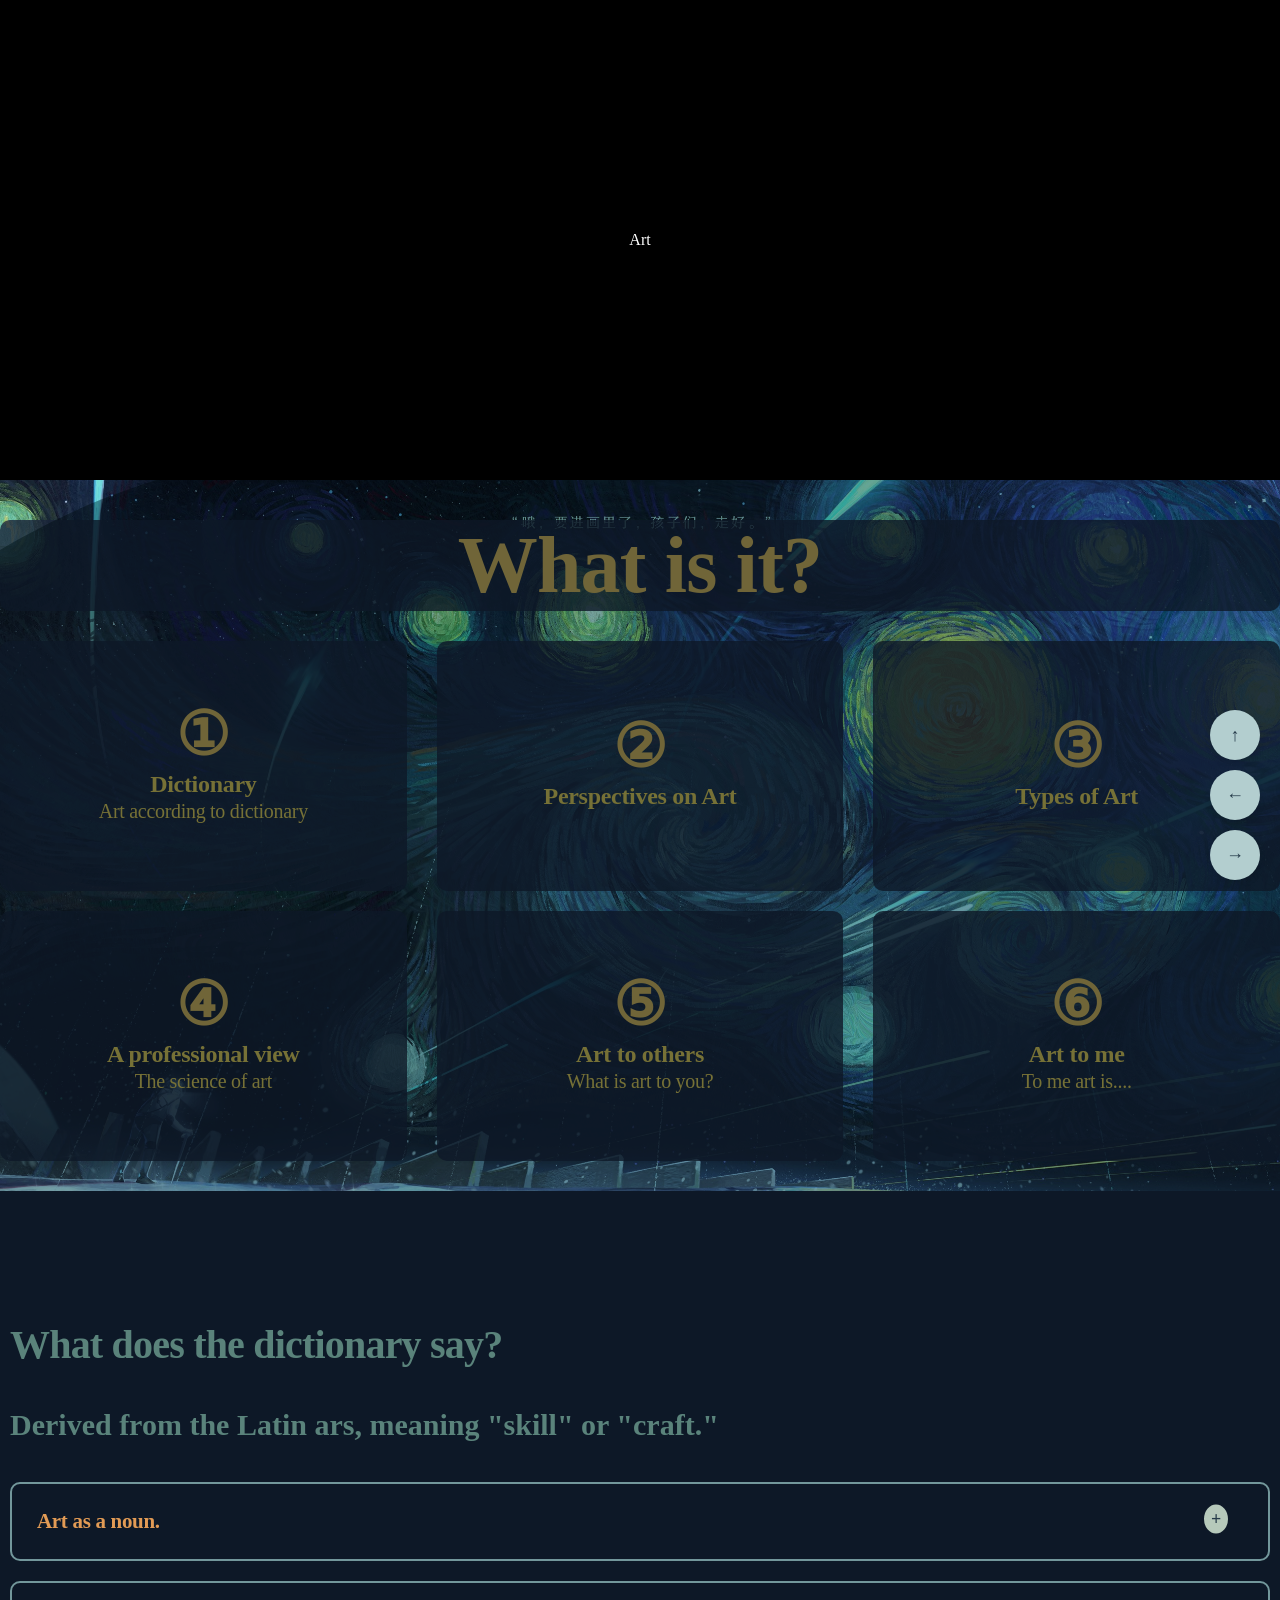
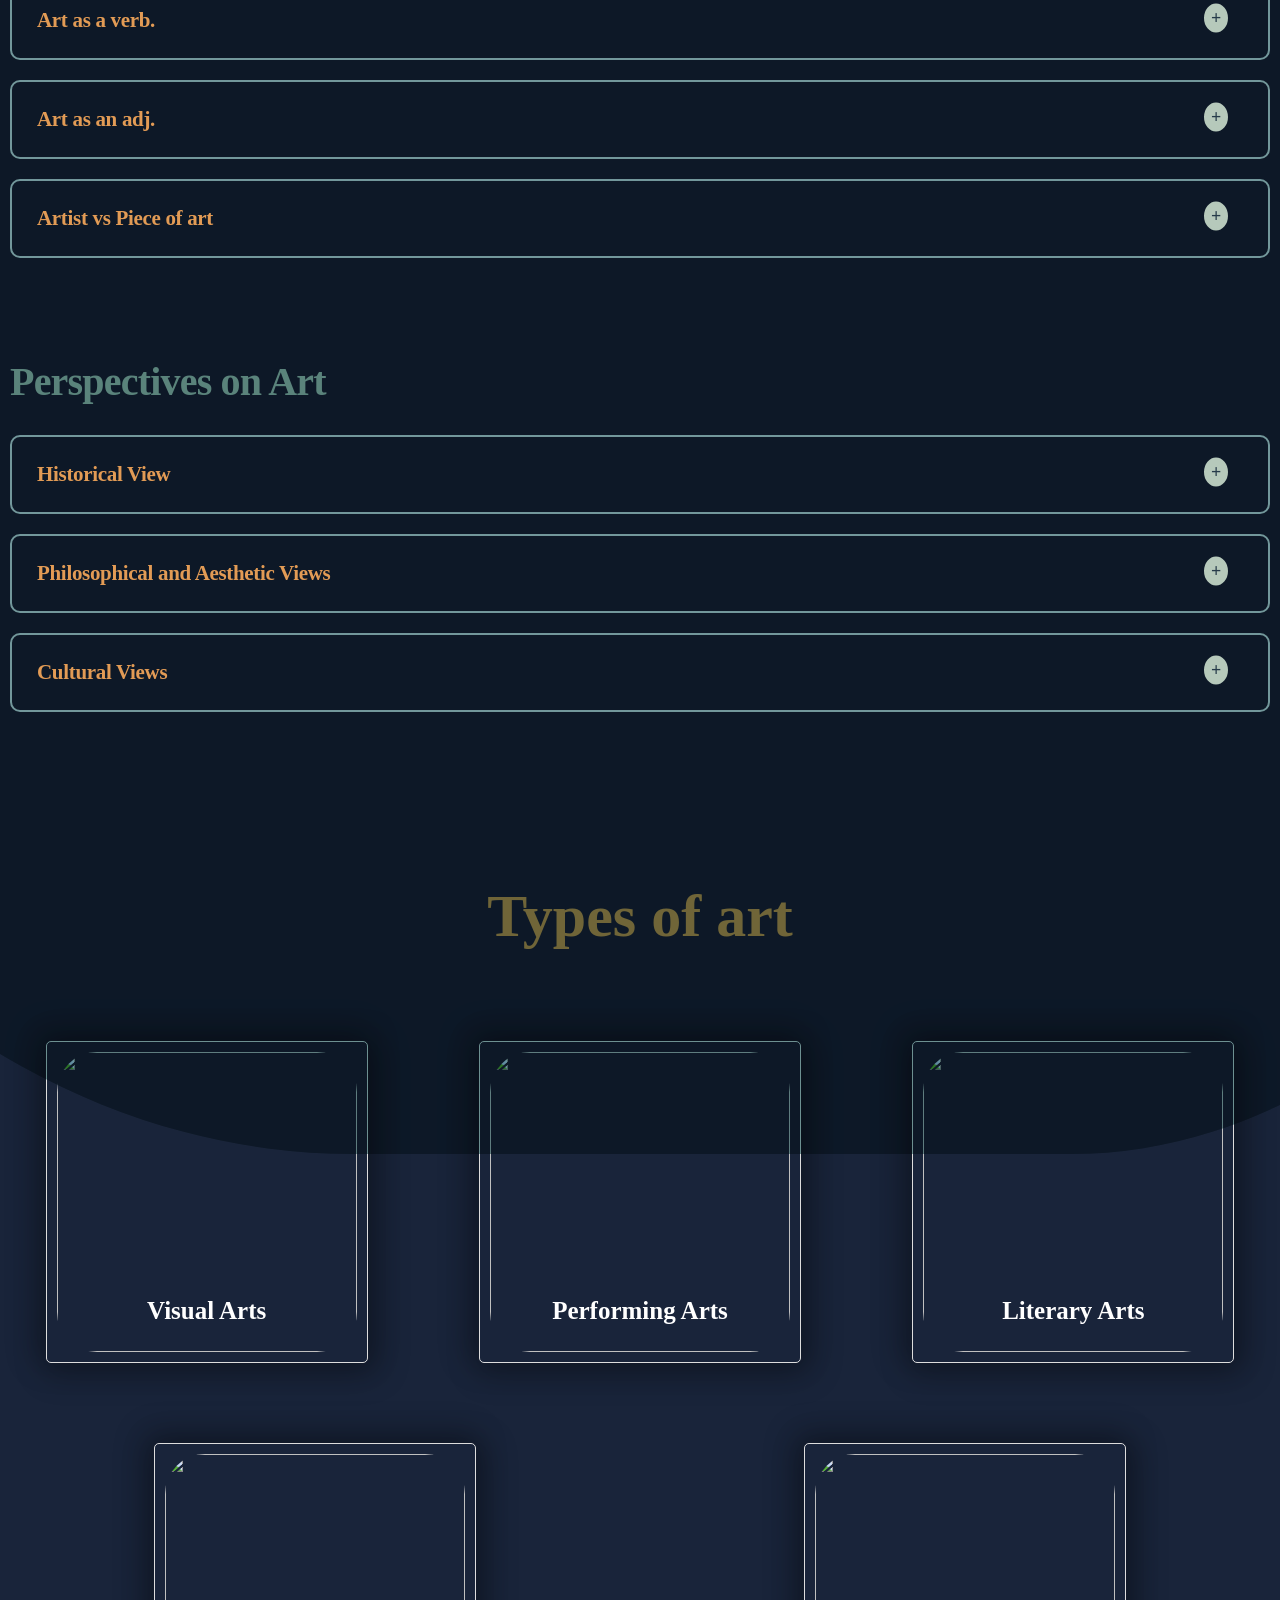
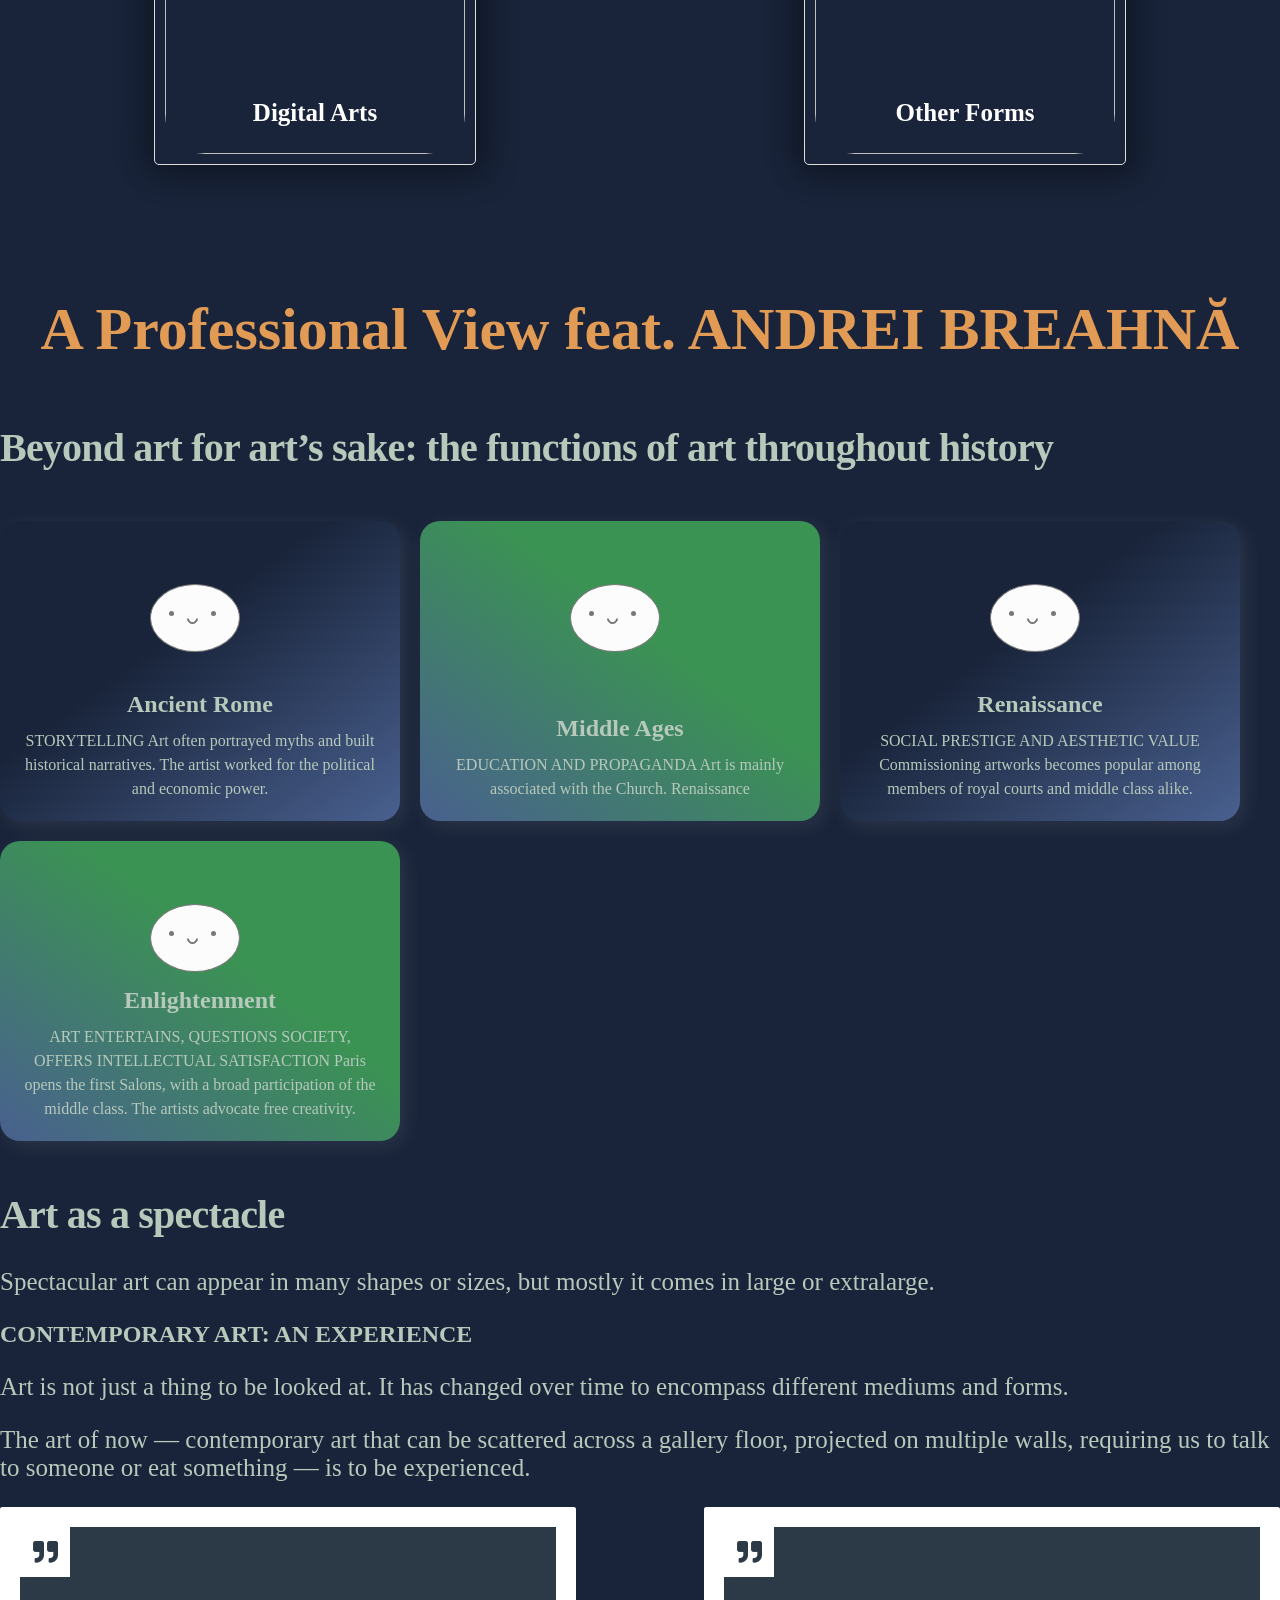
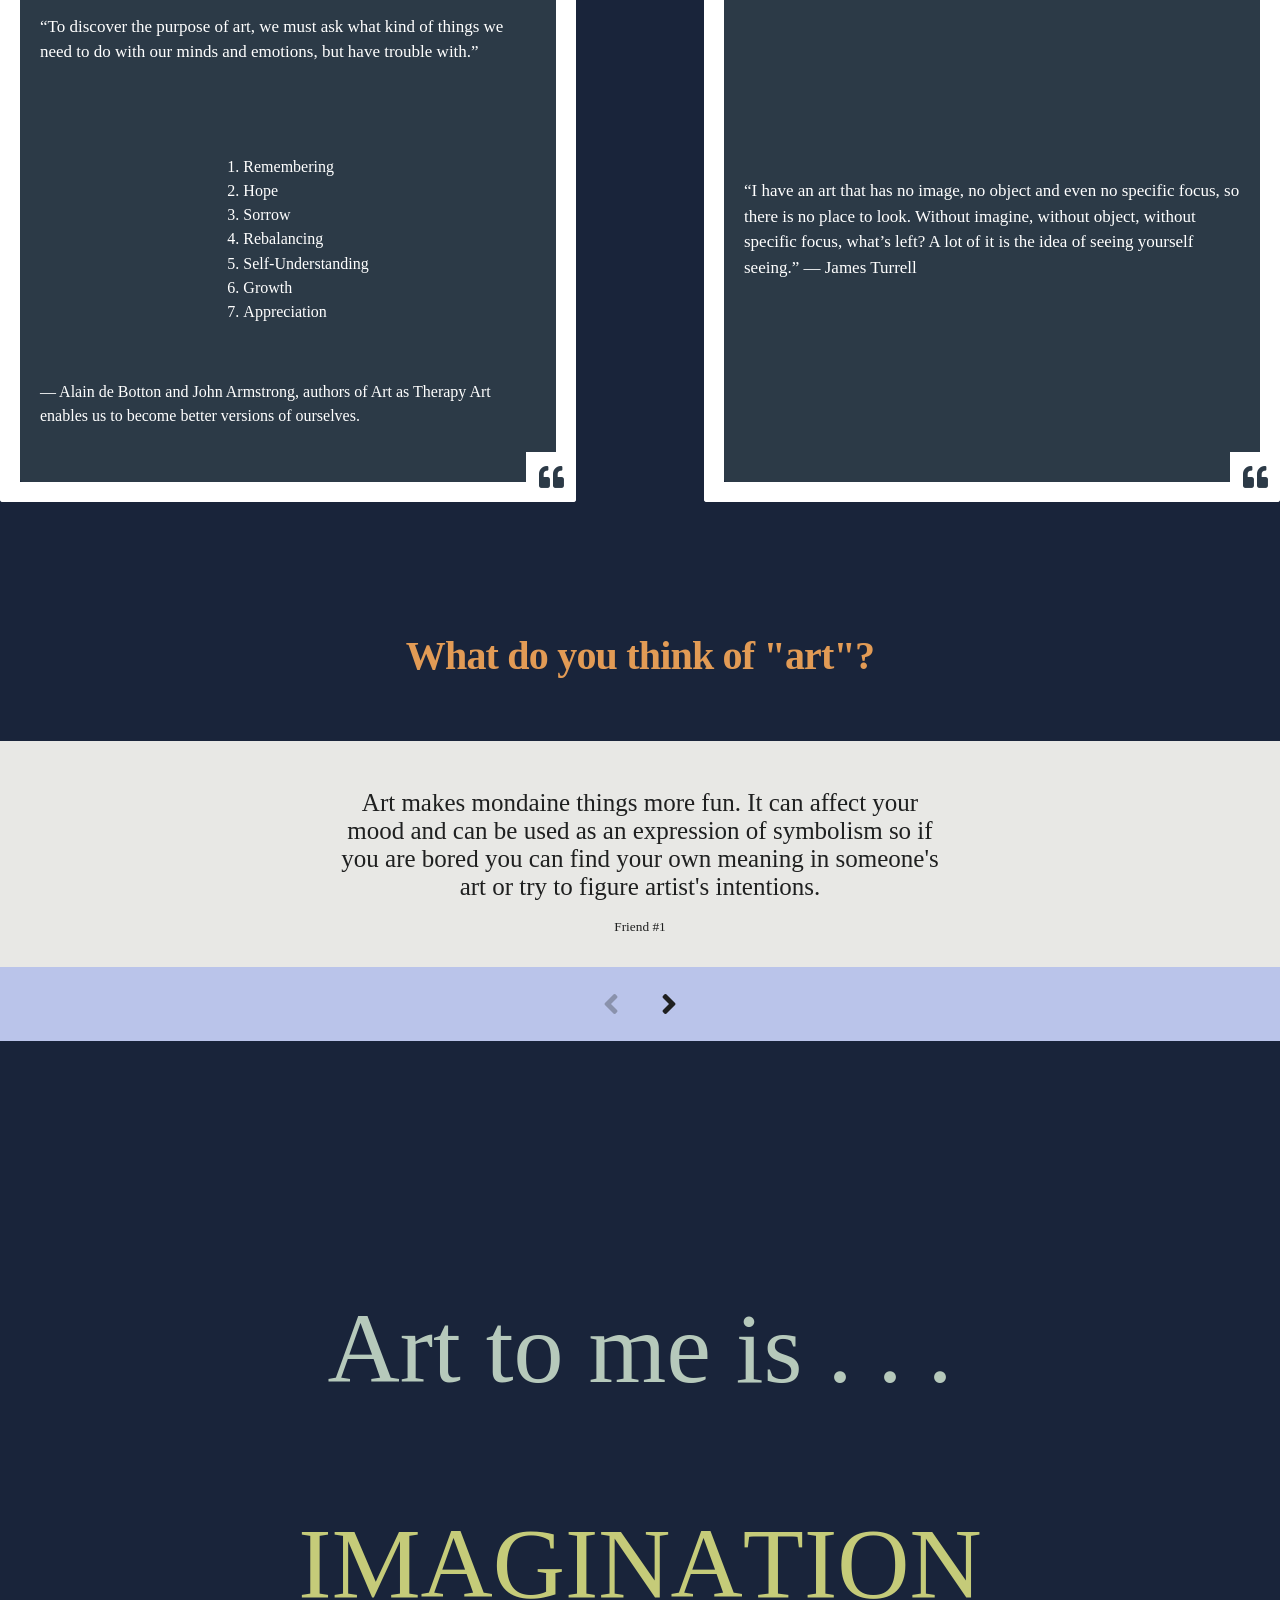
==== commit 7b49397e: "new" ====
--- a/index.html
+++ b/index.html
@@ -45,7 +45,7 @@
                 </a>
             </div>
             <div class="help-box">
-                <a href="#">
+                <a href="#proffesional">
                     <h3>&#9315;</h3>
                     <b>A professional view</b>
                     <p>The science of art</p>
@@ -288,7 +288,7 @@
 
 <section id="proffesional">
         
-    <h3>A Proffesional View feat. ANDREI BREAHNĂ</h3>
+    <h3>A Professional View feat. ANDREI BREAHNĂ</h3>
     <h2>Beyond art for art’s sake: the functions of art throughout history</h2>
     <div class="flash">
         <div class="cards">
--- a/artword.css
+++ b/artword.css
@@ -7,40 +7,33 @@
     font-family: system-ui, sans-serif;
     color: white;
 }
-.text {
-    font-weight: 900;
-    font-size: 20vw;
-    color: #1f202000;
-    position: relative;
-    background-clip: text;
-    overflow: clip;
-    background-color: #fefcef;
-    &:before, &:after {
-        content: '';
-        position: absolute;
-        background-color: #B3CECF;
-        width: 180%;
-        top: 50%;
-        left: 50%;
-        aspect-ratio: 1;
-        translate: -50% 0;
-        border-top-left-radius: 60% 80%;
-        border-top-right-radius: 50% 80%;
-        border-bottom-left-radius: 60% 80%;
-        border-bottom-right-radius: 50% 80%;
-        mix-blend-mode: multiply;
-        animation: rot 10s linear infinite;
-    }
-    &:after {
-        animation-delay: -4s;
-        animation-duration: 8s;
+.text::before, .text::after { 
+    content: ''; 
+    position: absolute; 
+    background-color: #B3CECF; 
+    width: 180%; 
+    top: 50%; 
+    left: 50%; 
+    aspect-ratio: 1; 
+    transform: translate(-50%, 0); 
+    border-top-left-radius: 60% 80%; 
+    border-top-right-radius: 50% 80%; 
+    border-bottom-left-radius: 60% 80%; 
+    border-bottom-right-radius: 50% 80%; 
+    mix-blend-mode: multiply; 
+    animation: rot 10s linear infinite; 
+  } 
+  .text::after { 
+    animation-delay: -4s; 
+    animation-duration: 8s; 
+  }
+  
+  @keyframes rot {
+    to {
+        transform: rotate(360deg);
     }
 }
-@keyframes rot {
-    to {
-        rotate: 360deg;
-    }
-}
+
 
 
 .wrapper {
--- a/art.css
+++ b/art.css
@@ -1,3 +1,5 @@
+@import url('https://fonts.googleapis.com/css2?family=Playfair+Display:wght@400;700&family=Lora:wght@400;700&display=swap');
+
 html {
     scroll-behavior: smooth;
 }
@@ -427,7 +429,6 @@
     }
 }
 
-@import url('https://fonts.googleapis.com/css2?family=Playfair+Display:wght@400;700&family=Lora:wght@400;700&display=swap');
 
 h1, h2, h3, h4, h5, h6 {
     font-family: 'Playfair Display', serif;
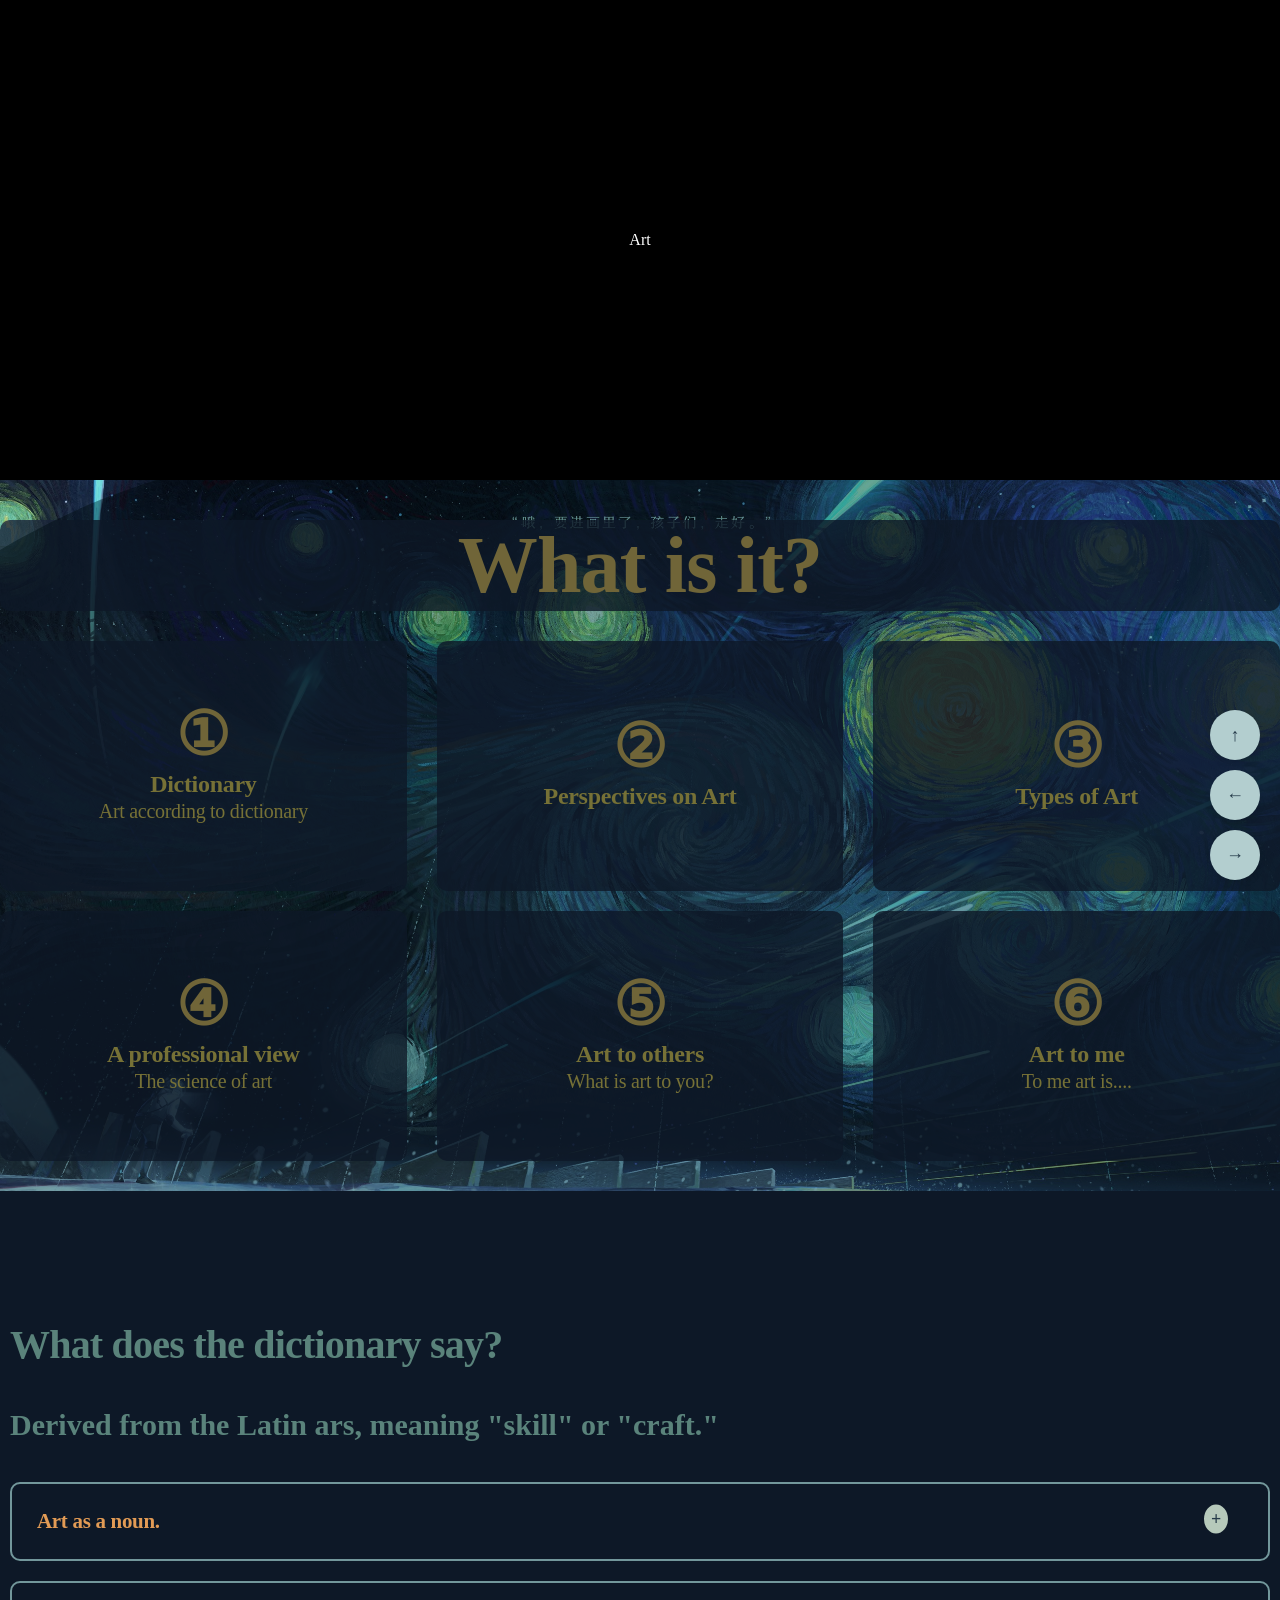
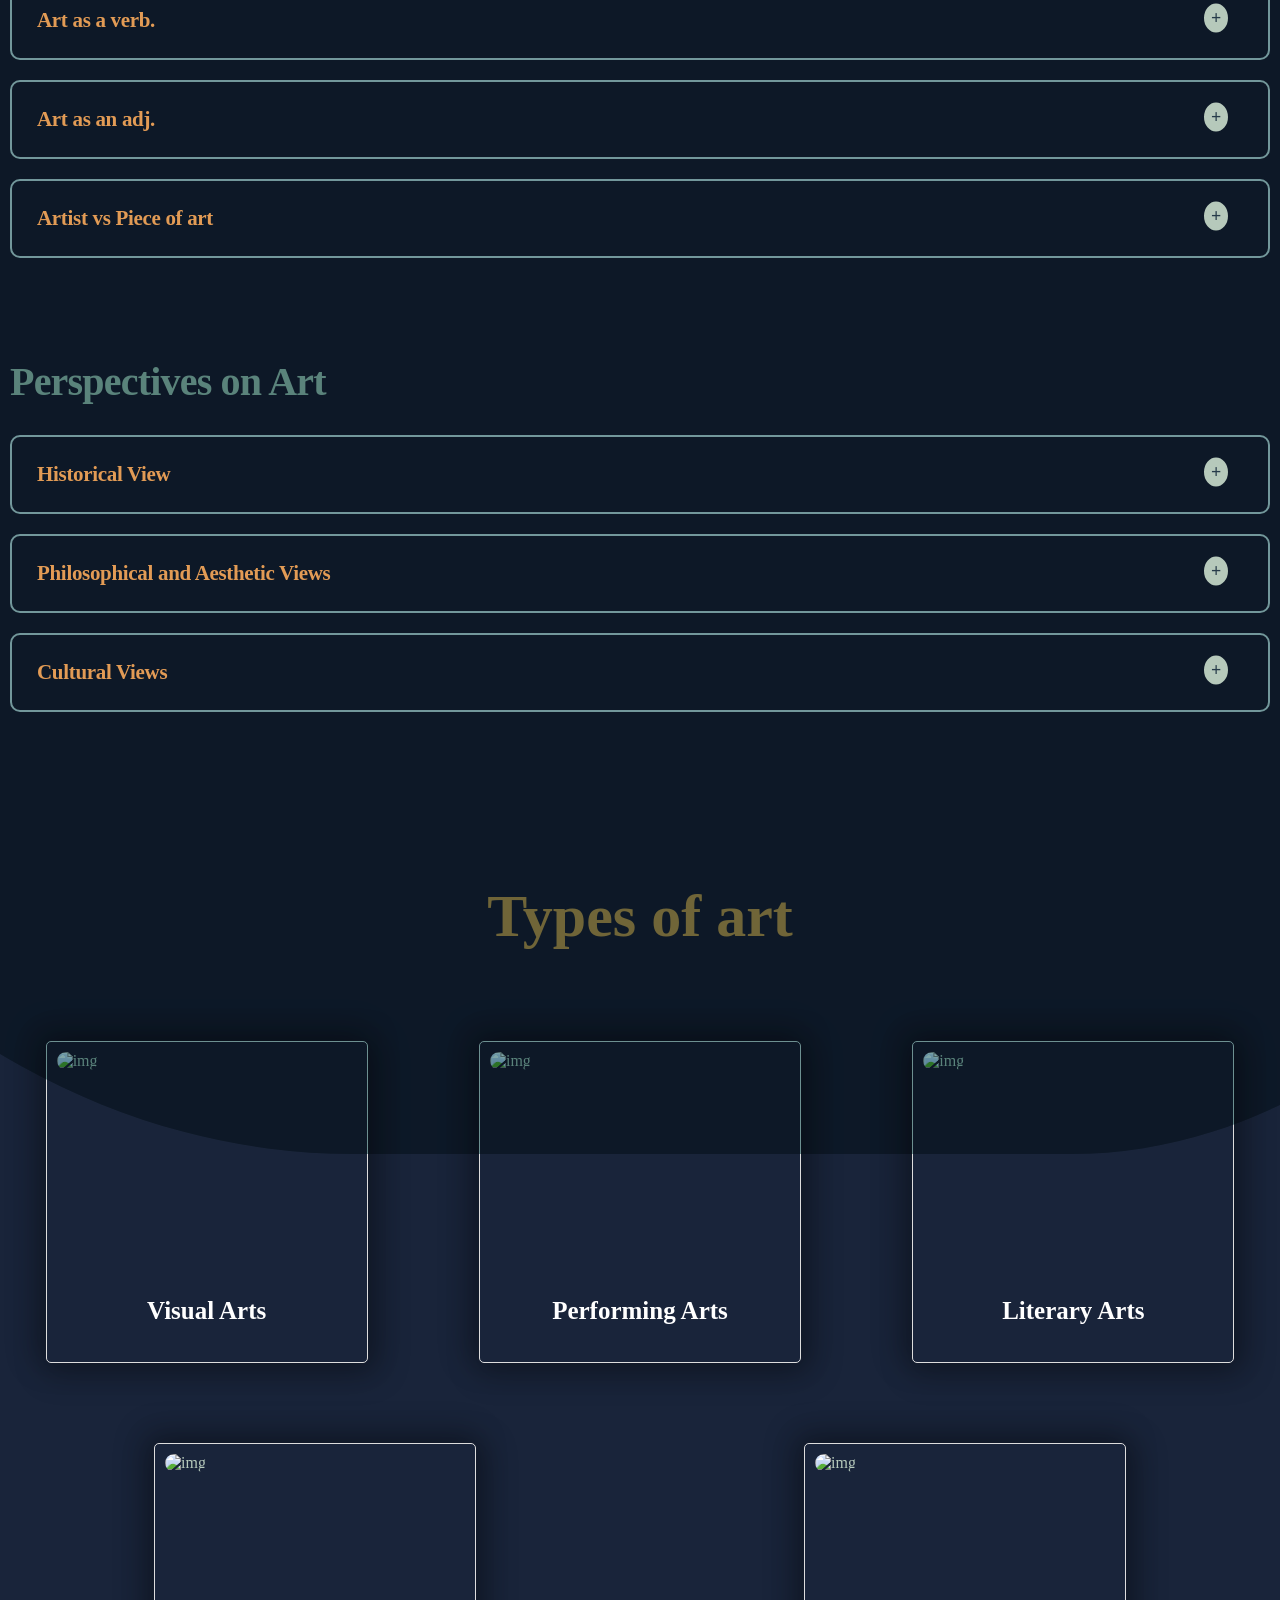
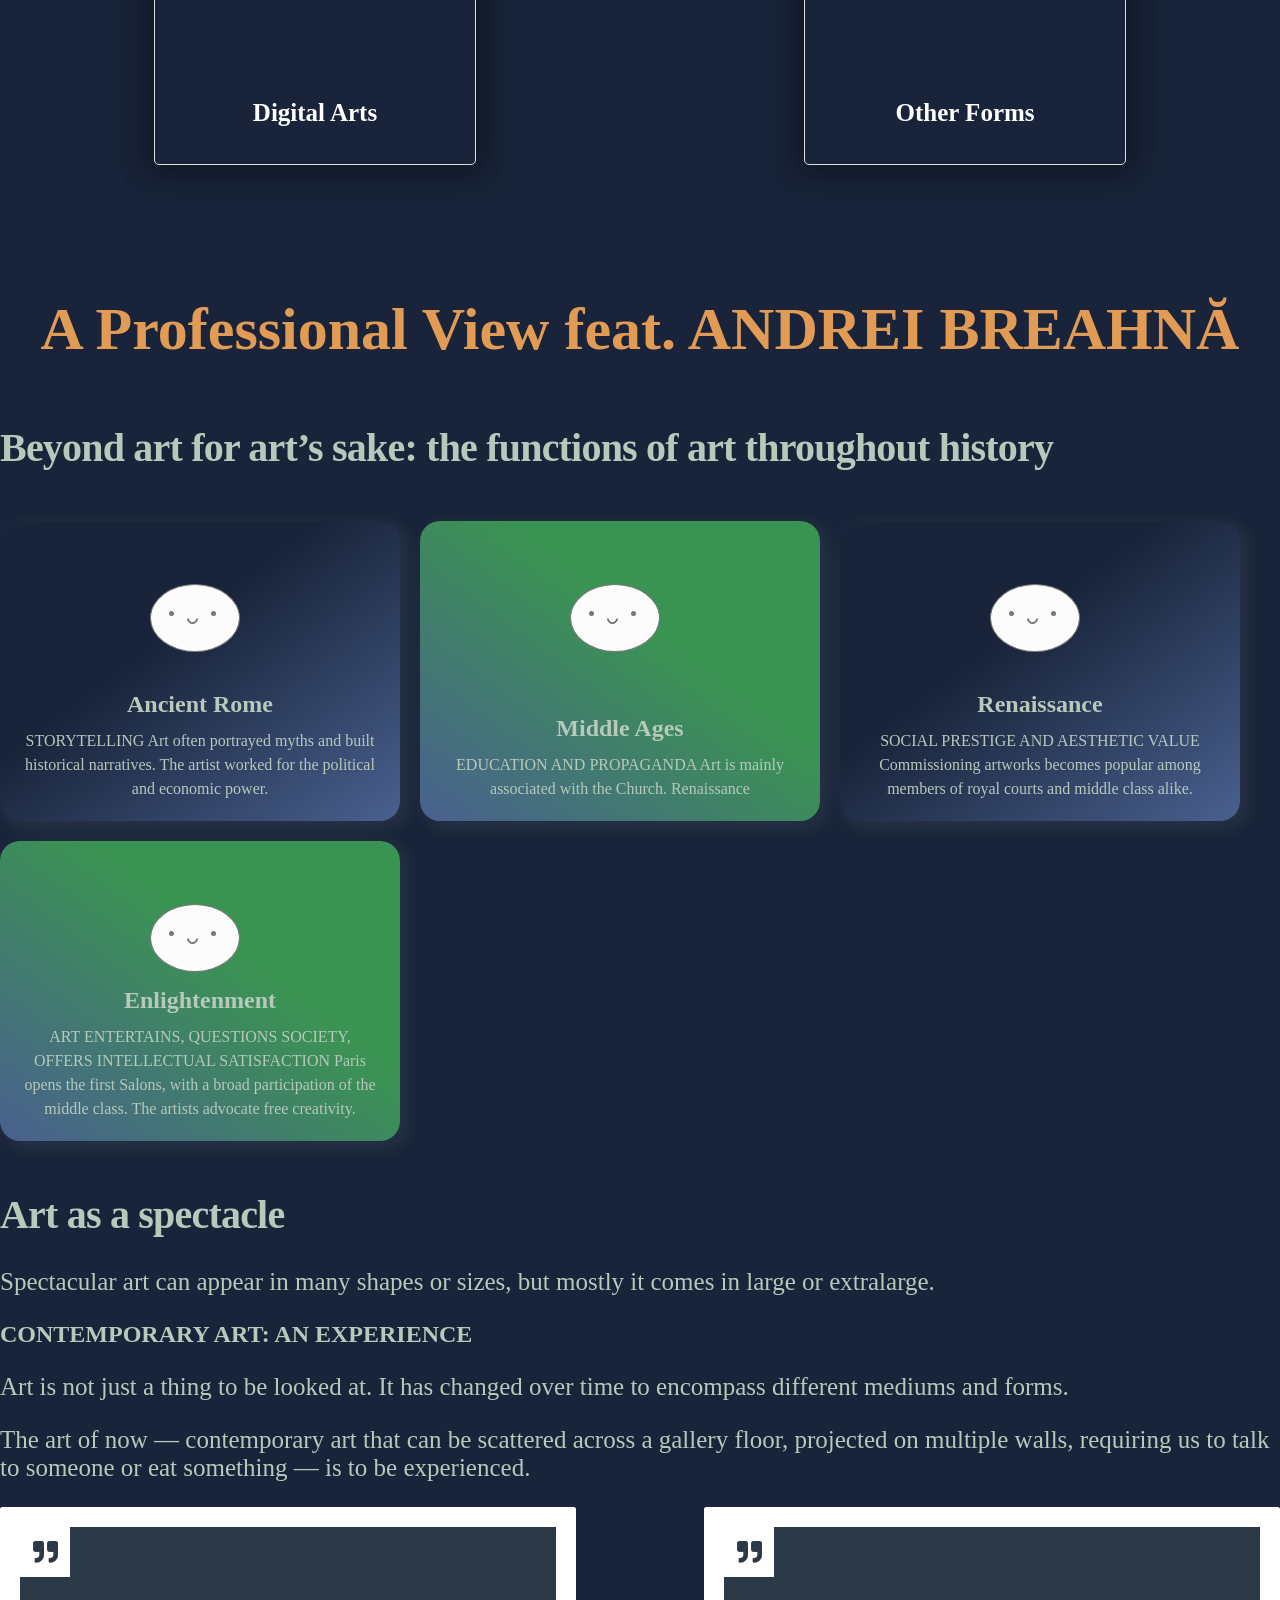
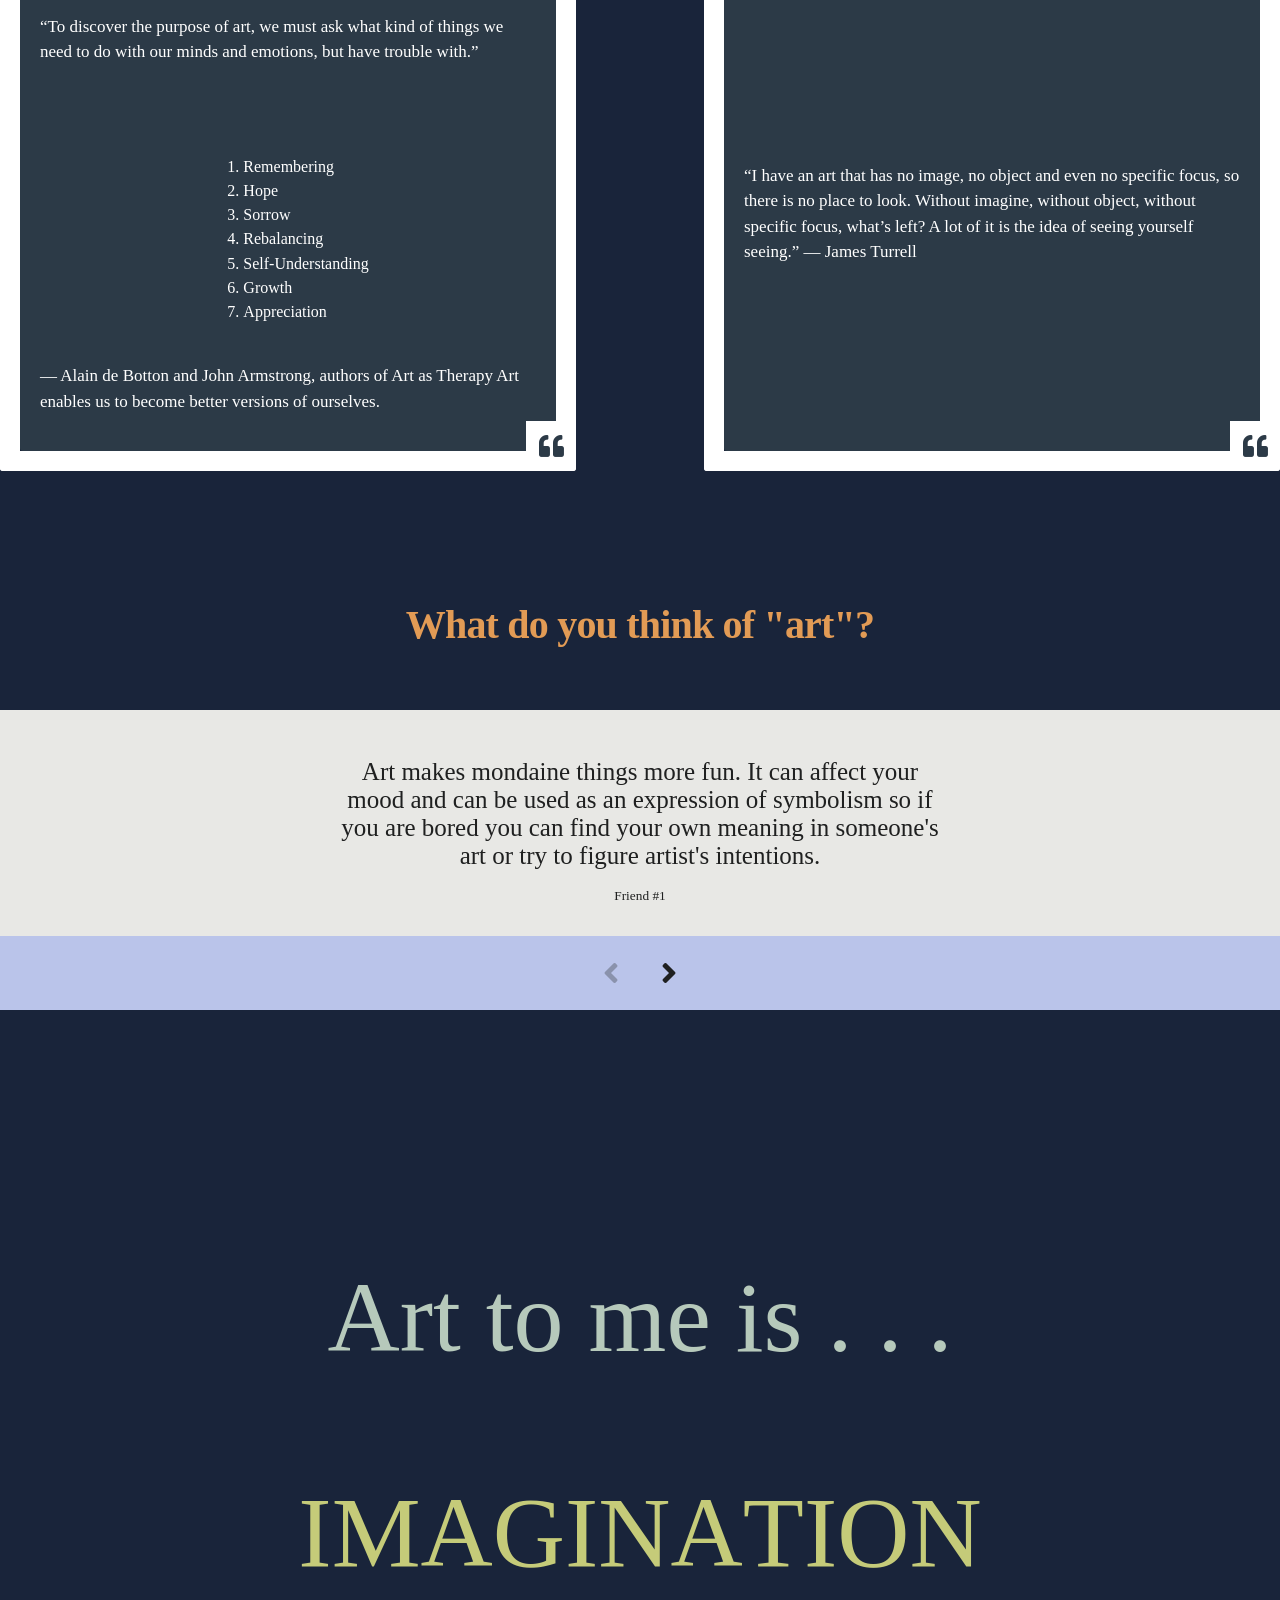
==== commit 237fa4fd: "validation" ====
--- a/index.html
+++ b/index.html
@@ -218,7 +218,7 @@
     <li>Sculpture (e.g., Rodin’s The Thinker)</li>
     <li>Photography (e.g., Ansel Adams' landscapes)</li>
 </ul></div>">
-            <div class="card_image"><img src="https://i.pinimg.com/736x/7b/22/bc/7b22bc575ff3c6bc08e8fd5dca86da96.jpg"/>
+            <div class="card_image"><img alt="img" src="https://i.pinimg.com/736x/7b/22/bc/7b22bc575ff3c6bc08e8fd5dca86da96.jpg"/>
             </div>
             <div class="card_title title-white">
                 <p>Visual Arts</p>
@@ -231,7 +231,7 @@
             <li>Theater: Shakespeare to Broadway.</li>
             <li>Music: From symphonies to pop.</li>
         </ul></div>">
-            <div class="card_image"><img src="https://i.pinimg.com/736x/d5/3f/8a/d53f8a94a1535a8c4364440e7a7b88ff.jpg"/>
+            <div class="card_image"><img alt="img" src="https://i.pinimg.com/736x/d5/3f/8a/d53f8a94a1535a8c4364440e7a7b88ff.jpg"/>
             </div>
             <div class="card_title title-white">
                 <p>Performing Arts</p>
@@ -244,7 +244,7 @@
             <li>Fiction: Novels, short stories.</li>
         </ul>
     </div>">
-            <div class="card_image"><img src="https://i.pinimg.com/736x/e4/9d/e4/e49de4e120b89533c7dc7e05f99bb616.jpg"/>
+            <div class="card_image"><img alt="img" src="https://i.pinimg.com/736x/e4/9d/e4/e49de4e120b89533c7dc7e05f99bb616.jpg"/>
             </div>
             <div class="card_title title-white">
                 <p>Literary Arts</p>
@@ -257,7 +257,7 @@
             <li>NFTs as a new medium of ownership in art.</li>
         </ul>
     </div>">
-            <div class="card_image"><img src="https://i.pinimg.com/736x/63/ae/1a/63ae1aba3961457737e83454f1938c72.jpg"/>
+            <div class="card_image"><img alt="img" src="https://i.pinimg.com/736x/63/ae/1a/63ae1aba3961457737e83454f1938c72.jpg"/>
             </div>
             <div class="card_title title-white">
                 <p>Digital Arts</p>
@@ -270,7 +270,7 @@
             <li>Culinary art (e.g., Michelin-starred chefs).</li>
         </ul>
     </div>">
-            <div class="card_image"><img src="https://i.pinimg.com/736x/82/0a/6e/820a6eab827c6ddeb96b36613471b0f3.jpg"/>
+            <div class="card_image"><img alt="img" src="https://i.pinimg.com/736x/82/0a/6e/820a6eab827c6ddeb96b36613471b0f3.jpg"/>
             </div>
             <div class="card_title title-white">
                 <p>Other Forms</p>
@@ -384,7 +384,7 @@
                         <li>Appreciation</li>
                     </ol>
                 </div>
-                    </p>— Alain de Botton and John Armstrong, authors of Art as Therapy
+                    <p>— Alain de Botton and John Armstrong, authors of Art as Therapy
                     Art enables us to become better versions of ourselves.</p>
                 </div>
             </div>
@@ -469,8 +469,6 @@
     <button id="prevSection" title="Previous Section">&larr;</button>
     <button id="nextSection" title="Next Section">&rarr;</button>
 </div>
-</body>
-
 <script>
 
 
@@ -504,8 +502,7 @@
             }
         });
     });
-</script>
-<script>
+
     // Get carousel elements
 
     var tLeftButton = $("#testimonials-l");
@@ -573,8 +570,6 @@
     }
 
 
-</script>
-<script>
     let words = document.getElementsByClassName('word')
 
     let wordArray = []; //will store arrays of letters for each word
@@ -629,8 +624,7 @@
 
     changeWord(); //initial call
     setInterval(changeWord, 4000); //call every 4s bac
-</script>
-<script>document.addEventListener("DOMContentLoaded", () => {
+document.addEventListener("DOMContentLoaded", () => {
     const sections = document.querySelectorAll("section");
     let currentSectionIndex = 0;
 
@@ -671,8 +665,8 @@
             }
         });
     });
-});</script>
-<script>
+});
+
     // Select all cards and the popup
     const cards = document.querySelectorAll('.card');
     const popup = document.getElementById('popup');
@@ -706,5 +700,8 @@
 
 
 </script>
+</body>
+
+
 
 </html>
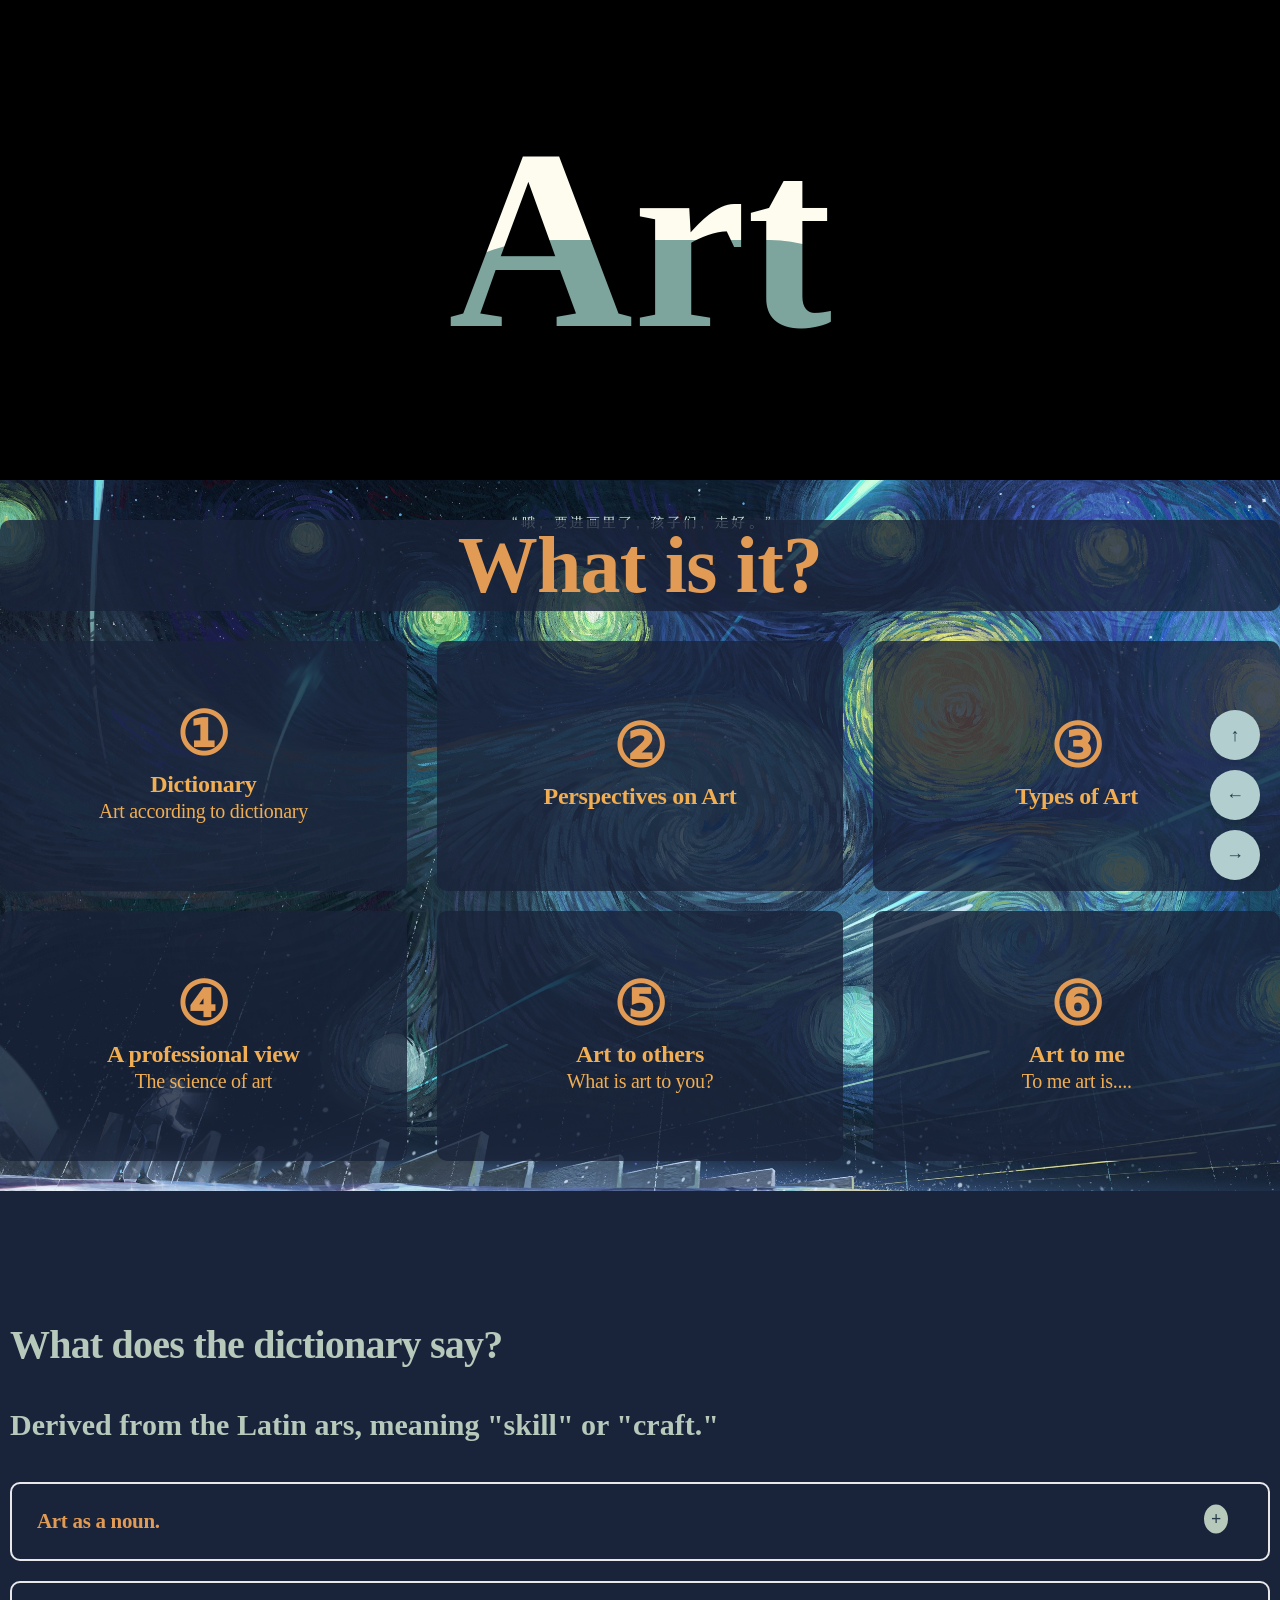
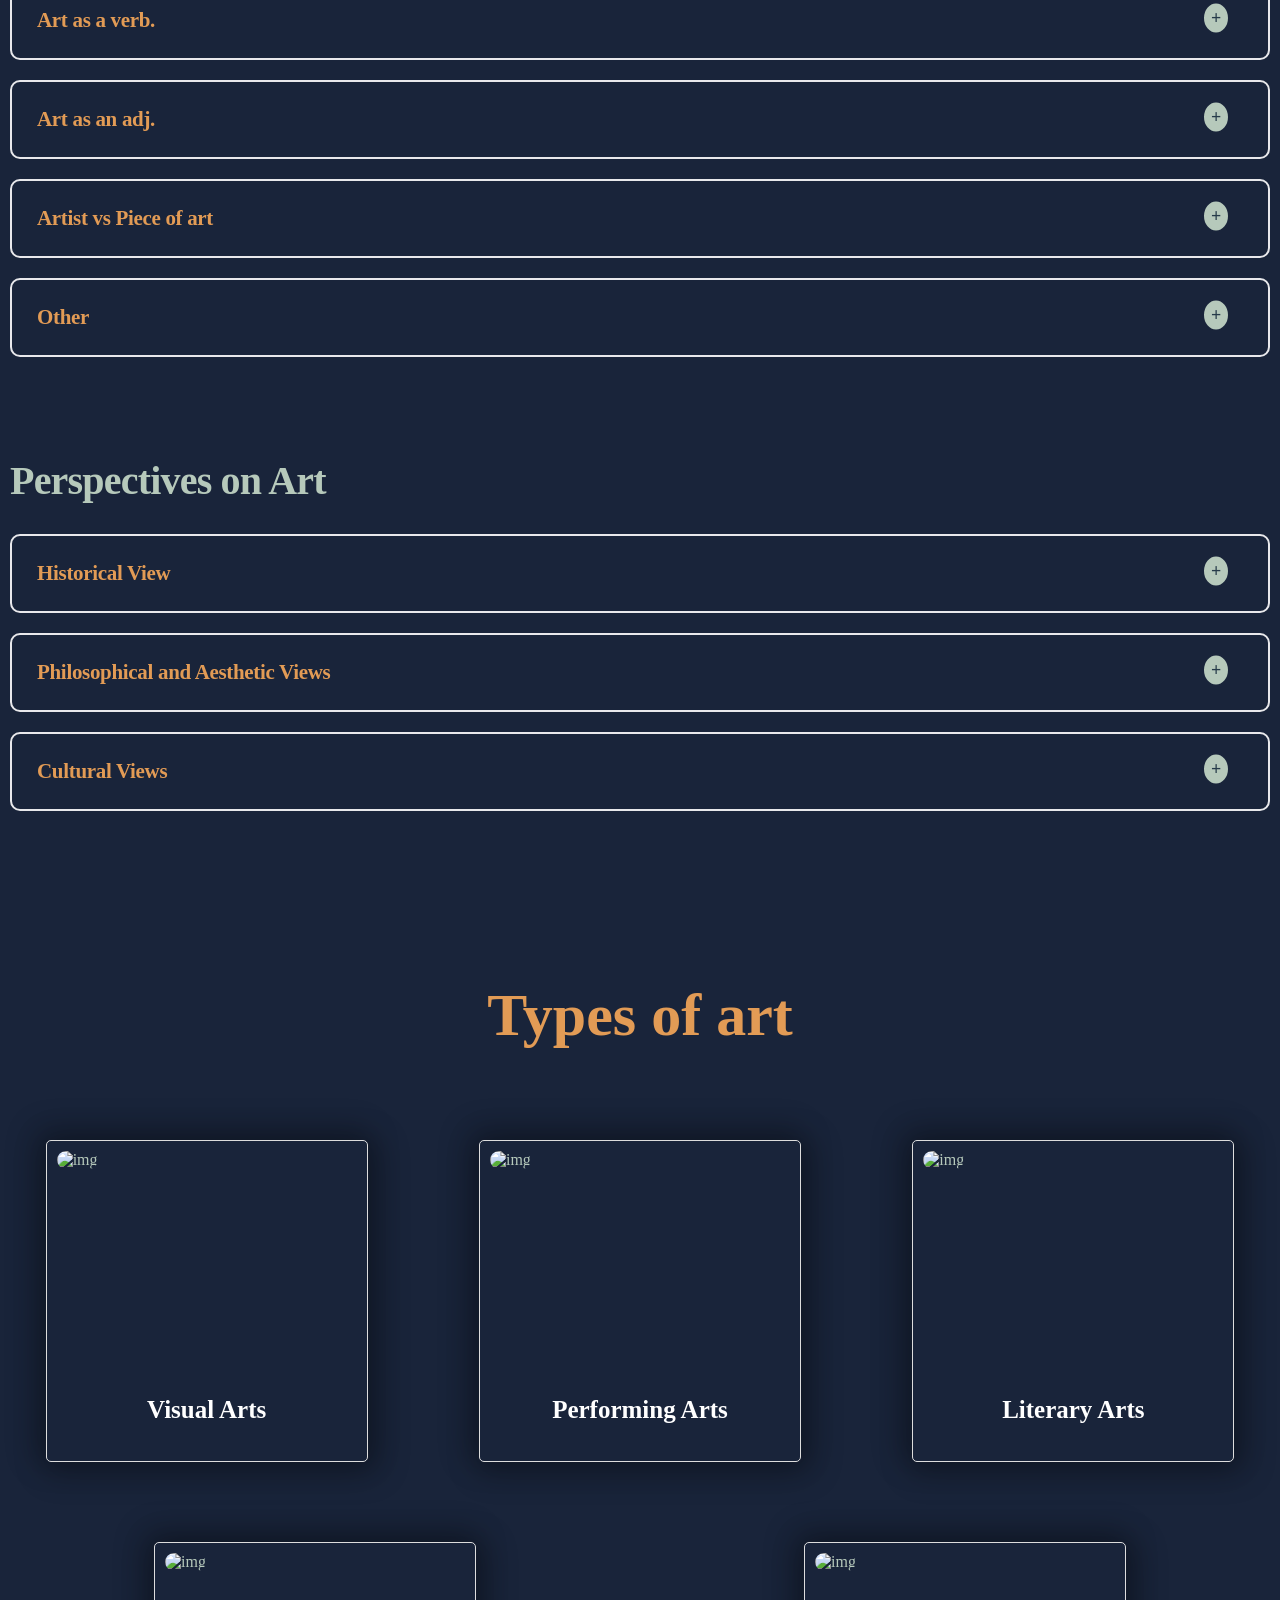
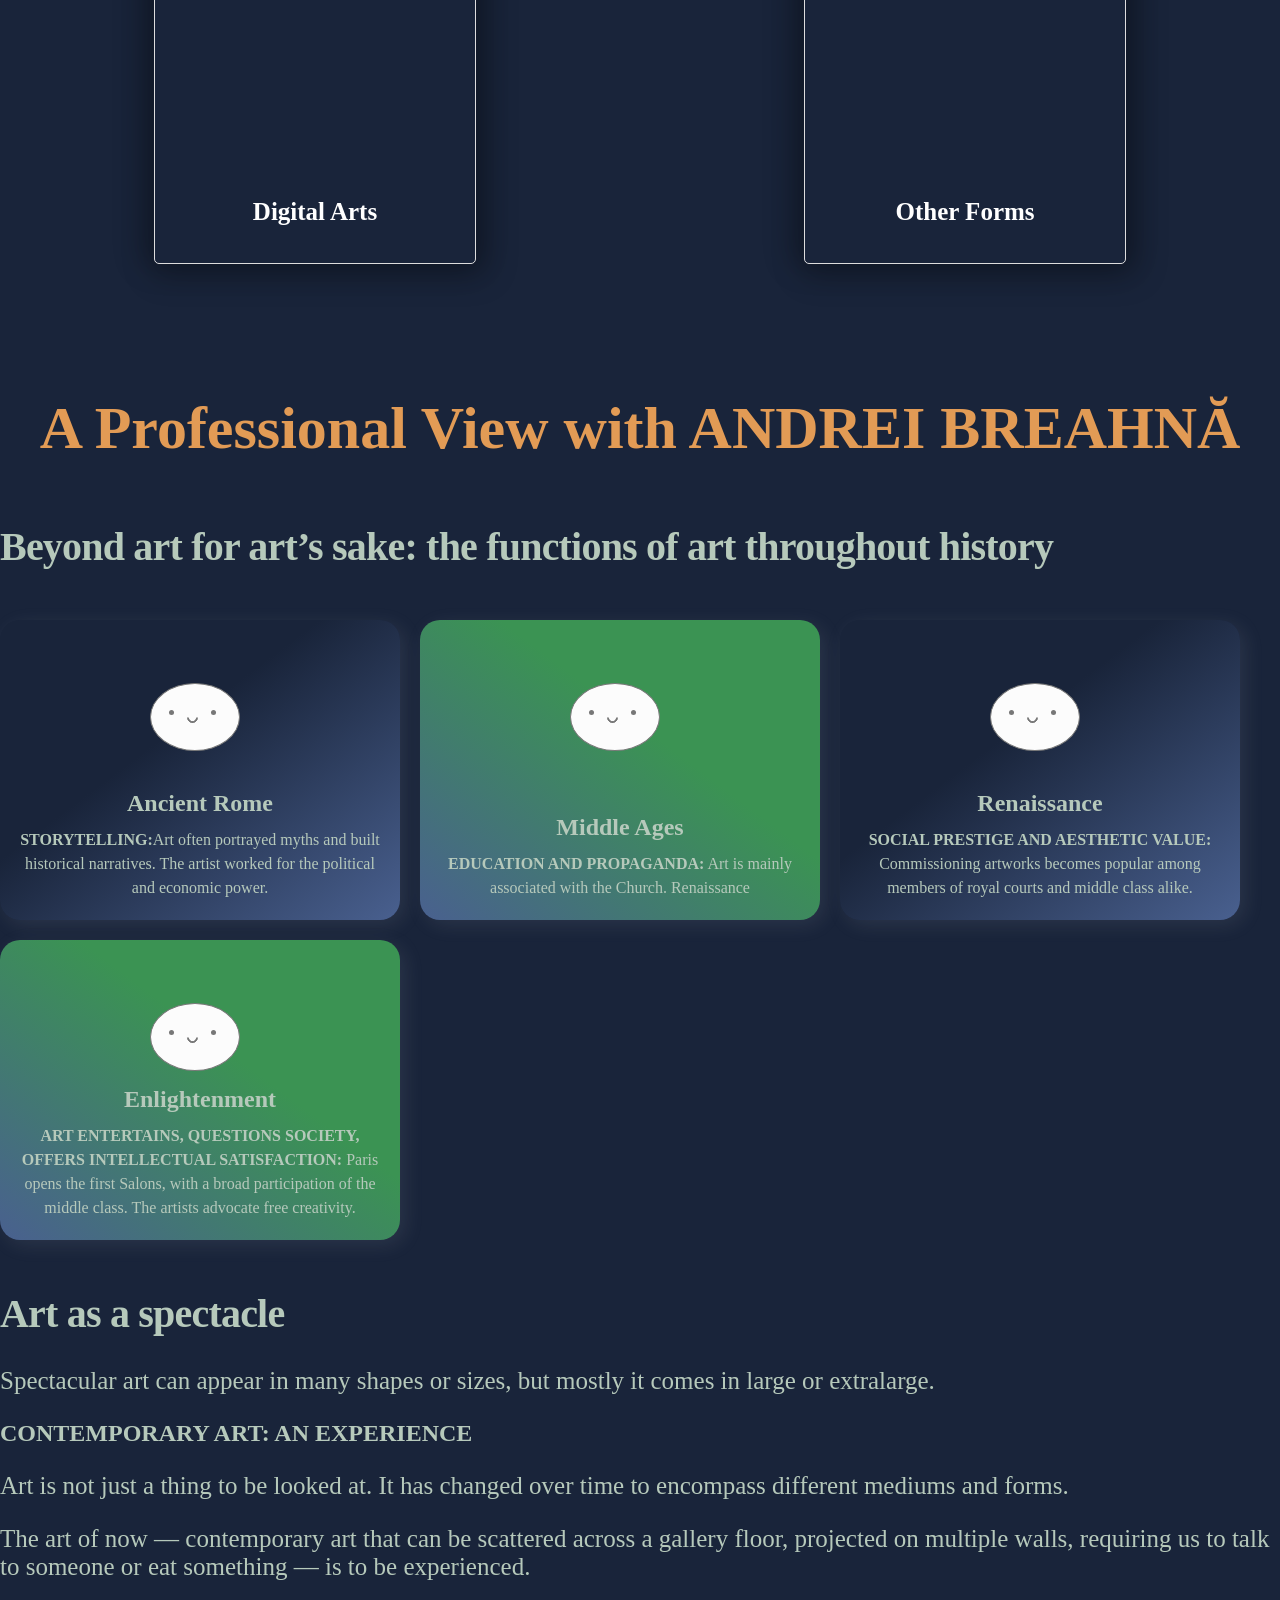
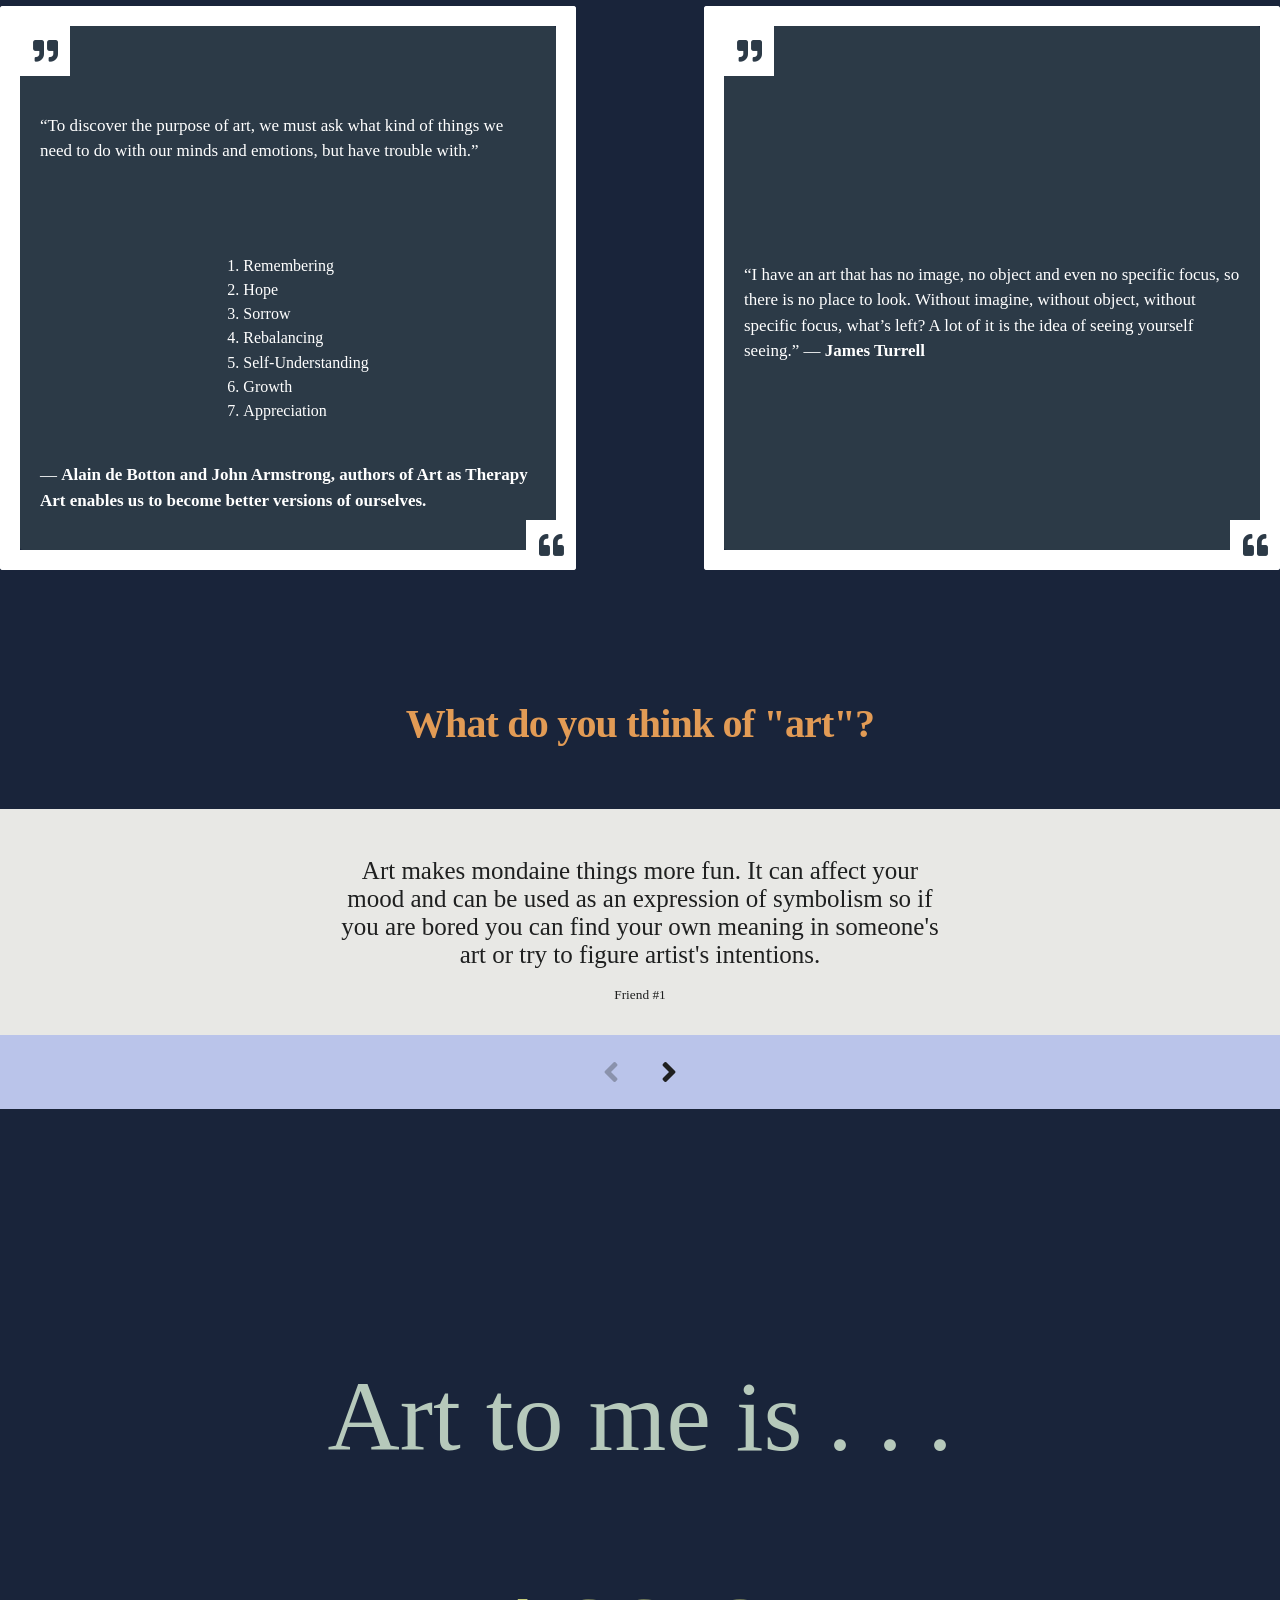
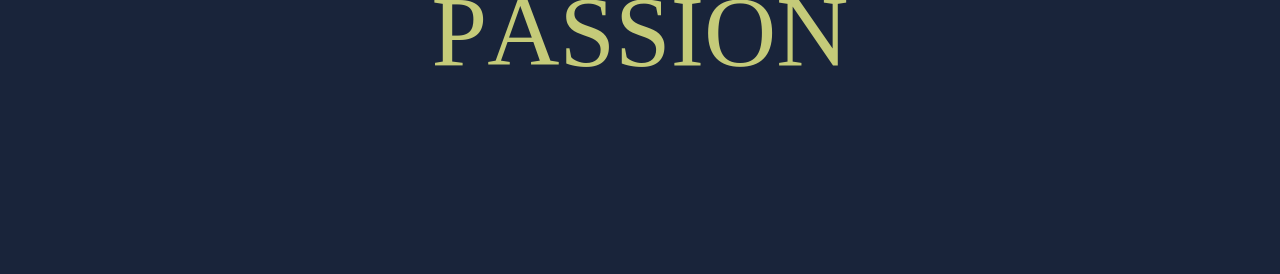
==== commit 98e602f0: "additions to content" ====
--- a/index.html
+++ b/index.html
@@ -147,6 +147,67 @@
                             </div>
                         </div>
                     </div>
+                    <div class="accordion-wrapper">
+                        <div class="accordion js-accordion">
+                            <div class="accordion-header">
+                                <h3 class="collapsed" data-toggle="collapse" data-target="#1-4"
+                                    aria-expanded="false">Other</h3>
+                            </div>
+                            <div class="accordion-body">
+                                <ul>
+                                    <li><strong>Culinary Arts</strong>
+                                      <ul>
+                                        <li>The practice and study of preparing, cooking, and presenting food in an artistic and professional manner.</li>
+                                        <li><strong>The Art of Cooking</strong> – The creative skill and techniques used in preparing food in a way that is aesthetically pleasing and delicious.</li>
+                                      </ul>
+                                    </li>
+                                  
+                                    <li><strong>Visual Arts</strong>
+                                      <ul>
+                                        <li><strong>Fine Art</strong> – Art that is created primarily for its beauty or emotional power, often in the form of painting, sculpture, music, etc.</li>
+                                        <li><strong>Art Deco</strong> – A style of visual arts, architecture, and design from the 1920s and 1930s, characterized by bold colors and geometric shapes.</li>
+                                        <li><strong>Abstract Art</strong> – Art that does not attempt to represent an accurate depiction of reality but uses shapes, colors, and forms to create a visual experience.</li>
+                                        <li><strong>Street Art</strong> – Visual art created in public locations, typically involving graffiti, murals, or installations.</li>
+                                        <li><strong>Art Gallery</strong> – A place where works of art are displayed for public viewing.</li>
+                                        <li><strong>Work of Art</strong> – A creation or product of artistic effort, especially in the visual arts, that is considered to have aesthetic value.</li>
+                                      </ul>
+                                    </li>
+                                  
+                                    <li><strong>Creative Expression</strong>
+                                      <ul>
+                                        <li><strong>Artistic Expression</strong> – The manifestation of creative ideas, emotions, or imagination through a chosen artistic medium (e.g., painting, music, dance).</li>
+                                        <li><strong>Art in Motion</strong> – Refers to the expression of dynamic beauty, often used in reference to dance, theater, or sports.</li>
+                                        <li><strong>Art of Storytelling</strong> – The skill of narrating stories in a compelling and engaging way, whether through written, spoken, or visual mediums.</li>
+                                      </ul>
+                                    </li>
+                                  
+                                    <li><strong>Strategic Arts</strong>
+                                      <ul>
+                                        <li><strong>The Art of War</strong> – A treatise on military strategy and tactics, often applied metaphorically to various competitive or strategic situations.</li>
+                                        <li><strong>Art of Negotiation</strong> – The skill or practice of negotiating effectively, especially in challenging situations.</li>
+                                      </ul>
+                                    </li>
+                                  
+                                    <li><strong>Social and Interpersonal Skills</strong>
+                                      <ul>
+                                        <li><strong>Art of Living</strong> – The skill or practice of living life with wisdom, grace, and enjoyment.</li>
+                                        <li><strong>Art of Conversation</strong> – The skill of engaging in meaningful, enjoyable, and effective dialogue.</li>
+                                        <li><strong>Art of Seduction</strong> – The subtle skill or technique used to attract or persuade others, often in a romantic or flirtatious context.</li>
+                                      </ul>
+                                    </li>
+                                  
+                                    <li><strong>Miscellaneous Arts</strong>
+                                      <ul>
+                                        <li><strong>Masterpiece</strong> – A work of art, especially one of outstanding quality or skill.</li>
+                                        <li><strong>Art for Art’s Sake</strong> – The idea that art is valuable in itself and does not need to have a practical or moral function.</li>
+                                        <li><strong>Art Form</strong> – A particular type or genre of art, such as painting, dance, or theater.</li>
+                                      </ul>
+                                    </li>
+                                  </ul>
+                                  
+                            </div>
+                        </div>
+                    </div>
                 </div>
             </div>
         </section>
@@ -162,9 +223,12 @@
                                     aria-expanded="false">Historical View</h3>
                             </div>
                             <div class="accordion-body">
-                                <p>Renaissance: Art celebrated humanism and perspective (e.g., Michelangelo).
-                                    Modernism: Shift to abstraction and emotional expression (e.g., Picasso).
-                                    Contemporary: Diverse, boundary-breaking forms of expression.</p>
+                                <ul>
+                                    <li><strong>Renaissance:</strong> Art celebrated humanism and perspective (e.g., Michelangelo).</li>
+                                    <li><strong>Modernism:</strong> Shift to abstraction and emotional expression (e.g., Picasso).</li>
+                                    <li><strong>Contemporary:</strong> Diverse, boundary-breaking forms of expression.</li>
+                                  </ul>
+                                  
                             </div>
                         </div>
                     </div>
@@ -175,15 +239,16 @@
                                     aria-expanded="false">Philosophical and Aesthetic Views</h3>
                             </div>
                             <div class="accordion-body">
+                                <p> Philosophical discussions about what art is.
+                                    Aesthetic theories of art (e.g., "Art as beauty," "Art as emotional
+                                           expression").</p>
                                 <ul>
-                                    <li>Philosophical discussions about what art is.</li>
-                                    <li>Aesthetic theories of art (e.g., "Art as beauty," "Art as emotional
-                                        expression").
-                                    </li>
+
+                                    <li><strong>Mimesis:</strong> Art imitates life (Plato).</li>
+                                    <li><strong>Expressionism:</strong> Art as emotional release (Tolstoy).</li>
+                                    <li><strong>Institutional Theory:</strong>  Art is defined by the art world (Danto)</p></li>
                                 </ul>
-                                <p>Mimesis: Art imitates life (Plato).
-                                    Expressionism: Art as emotional release (Tolstoy).
-                                    Institutional Theory: Art is defined by the art world (Danto)</p>
+                        
                             </div>
                         </div>
                     </div>
@@ -288,7 +353,7 @@
 
 <section id="proffesional">
         
-    <h3>A Professional View feat. ANDREI BREAHNĂ</h3>
+    <h3>A Professional View with ANDREI BREAHNĂ</h3>
     <h2>Beyond art for art’s sake: the functions of art throughout history</h2>
     <div class="flash">
         <div class="cards">
@@ -301,7 +366,7 @@
                         <div class="mouth happy"> </div>
                     </div>
                     <div class="shadow scale"></div>
-                    <div class="message"><h1 class="alert">Ancient Rome</h1><p> STORYTELLING Art often portrayed myths
+                    <div class="message"><h1 class="alert">Ancient Rome</h1><p> <strong>STORYTELLING:</strong>Art often portrayed myths
                         and built historical narratives. The artist
                         worked for the political and economic power.</p></div>
 
@@ -315,7 +380,7 @@
                     </div>
                     <div class="shadow move"></div>
                     <div class="message"><h1 class="alert">Middle Ages</h1><p>
-                        EDUCATION AND PROPAGANDA Art is
+                        <strong>EDUCATION AND PROPAGANDA:</strong> Art is
                         mainly associated with the Church.
                         Renaissance</div>
 
@@ -328,7 +393,7 @@
                         <div class="mouth happy"> </div>
                     </div>
                     <div class="shadow scale"></div>
-                    <div class="message"><h1 class="alert">Renaissance</h1><p> SOCIAL PRESTIGE AND AESTHETIC VALUE
+                    <div class="message"><h1 class="alert">Renaissance</h1><p><strong>SOCIAL PRESTIGE AND AESTHETIC VALUE:</strong> 
                         Commissioning artworks becomes popular
                         among members of royal courts and middle
                         class alike.</p></div>
@@ -342,8 +407,8 @@
                         <div class="mouth happy"></div>
                     </div>
                     <div class="shadow move"></div>
-                    <div class="message"><h1 class="alert">Enlightenment</h1><p> ART ENTERTAINS, QUESTIONS SOCIETY,
-                        OFFERS INTELLECTUAL SATISFACTION
+                    <div class="message"><h1 class="alert">Enlightenment</h1><p> <strong>ART ENTERTAINS, QUESTIONS SOCIETY,
+                        OFFERS INTELLECTUAL SATISFACTION:</strong>
                         Paris opens the first Salons, with a broad
                         participation of the middle class. The artists
                         advocate free creativity.
@@ -384,8 +449,8 @@
                         <li>Appreciation</li>
                     </ol>
                 </div>
-                    <p>— Alain de Botton and John Armstrong, authors of Art as Therapy
-                    Art enables us to become better versions of ourselves.</p>
+                    <p>— <strong>Alain de Botton and John Armstrong, authors of Art as Therapy
+                    Art enables us to become better versions of ourselves.</strong></p>
                 </div>
             </div>
         </div>
@@ -401,7 +466,7 @@
                         Without imagine, without object, without
                         specific focus, what’s left? A lot of it is the
                         idea of seeing yourself seeing.”
-                        — James Turrell</p>
+                        — <strong>James Turrell</strong></p>
                 </div>
             </div>
         </div>
@@ -455,8 +520,16 @@
         <p>
           
             <span class="word meaning">Beauty</span>
-            <span class="word art">Imagination</span>
+            <span class="word art">Passion</span>
+            <span class="word meaning">Emotion</span>
+            <span class="word art">Freedom</span>
+            <span class="word art">Originality</span>
             <span class="word meaning">Creativity</span>
+            <span class="word meaning">Perspective</span>
+            <span class="word art">Connection</span>
+            <span class="word meaning">Life</span>
+            <span class="word art">Dreams</span>
+            <span class="word art">Everything</span>
         </p>
     </div>
 
--- a/artword.css
+++ b/artword.css
@@ -7,26 +7,35 @@
     font-family: system-ui, sans-serif;
     color: white;
 }
-.text::before, .text::after { 
-    content: ''; 
-    position: absolute; 
-    background-color: #B3CECF; 
-    width: 180%; 
-    top: 50%; 
-    left: 50%; 
-    aspect-ratio: 1; 
-    transform: translate(-50%, 0); 
-    border-top-left-radius: 60% 80%; 
-    border-top-right-radius: 50% 80%; 
-    border-bottom-left-radius: 60% 80%; 
-    border-bottom-right-radius: 50% 80%; 
-    mix-blend-mode: multiply; 
-    animation: rot 10s linear infinite; 
+.text {
+    font-weight: 900;
+    font-size: 20vw;
+    color: #1f202000;
+    position: relative;
+    background-clip: text;
+    overflow: clip;
+    background-color: #fefcef;
   } 
-  .text::after { 
-    animation-delay: -4s; 
-    animation-duration: 8s; 
-  }
+  .text::before, .text::after {
+    content: '';
+    position: absolute;
+    background-color: #B3CECF;
+    width: 180%;
+    top: 50%;
+    left: 50%;
+    aspect-ratio: 1;
+    translate: -50% 0;
+    border-top-left-radius: 60% 80%;
+    border-top-right-radius: 50% 80%;
+    border-bottom-left-radius: 60% 80%;
+    border-bottom-right-radius: 50% 80%;
+    mix-blend-mode: multiply;
+    animation: rot 10s linear infinite;
+}
+  .text::after {
+    animation-delay: -4s;
+    animation-duration: 8s;
+}
   
   @keyframes rot {
     to {
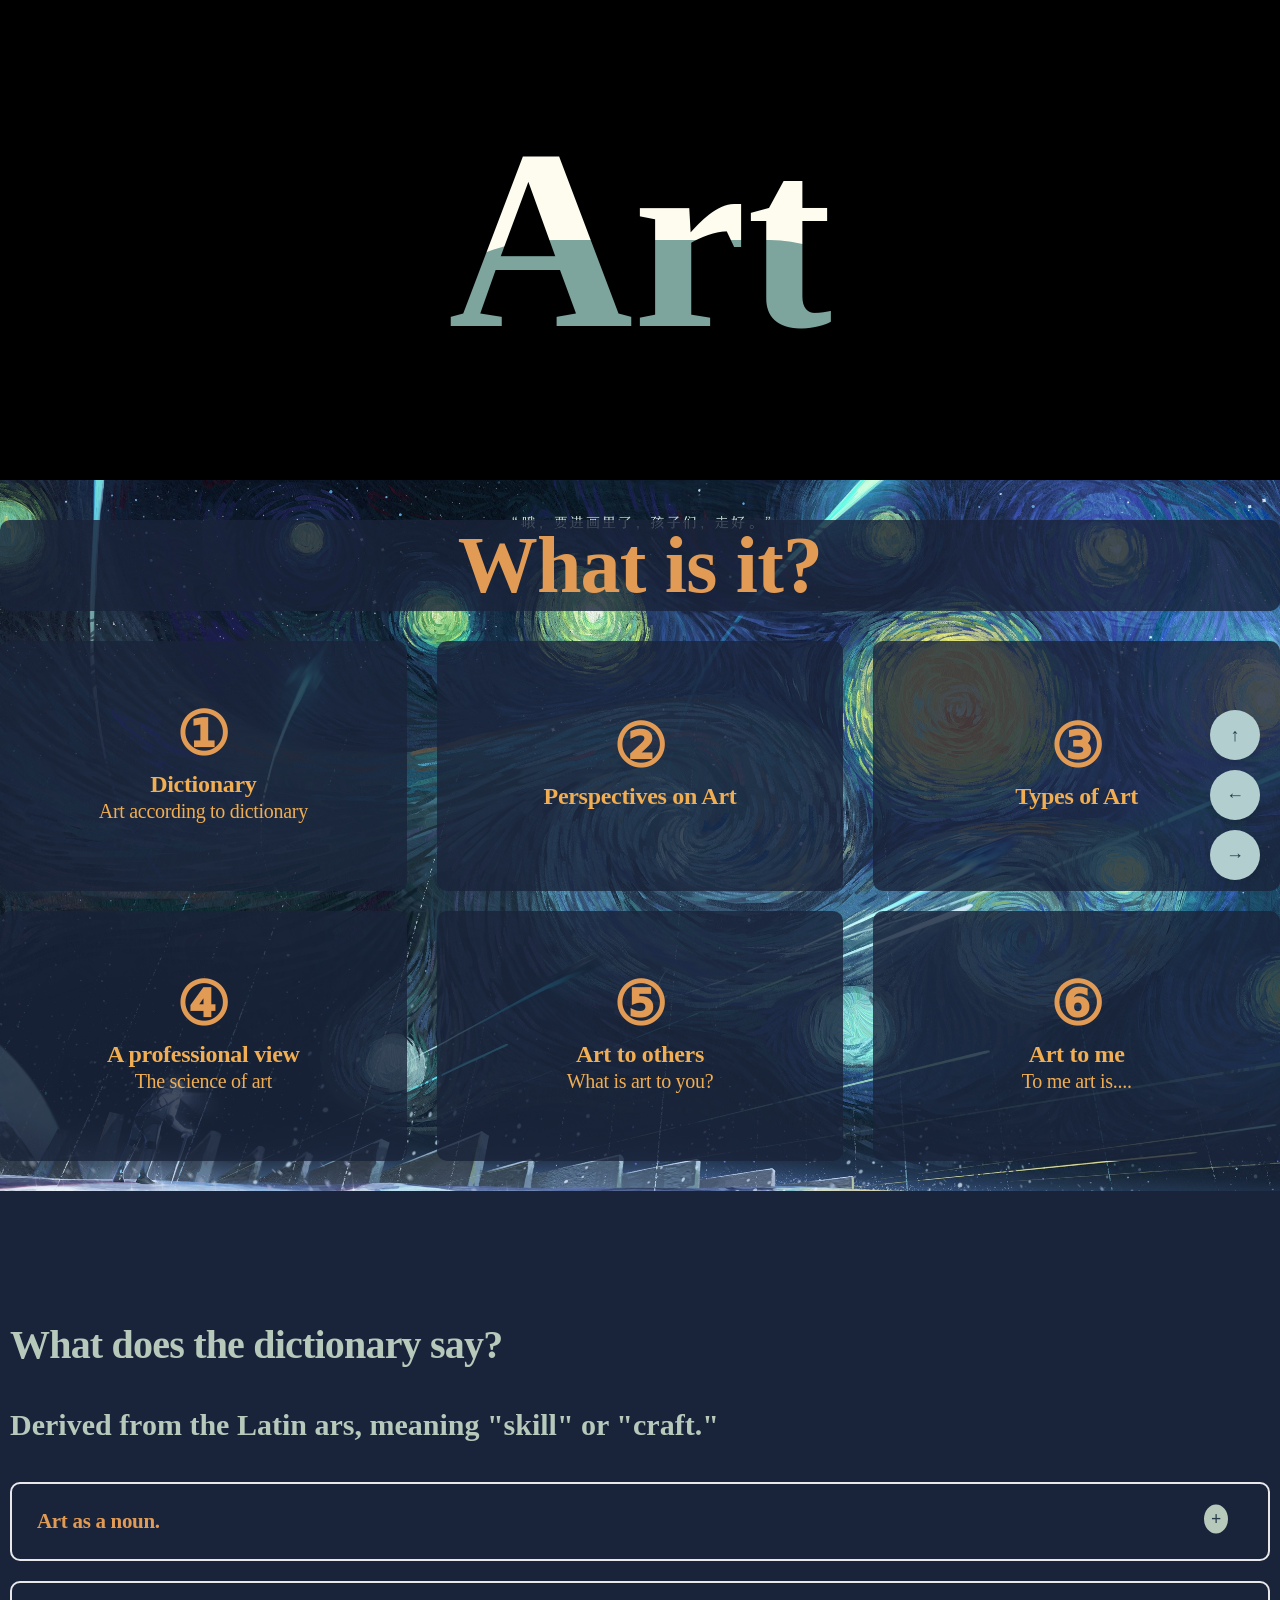
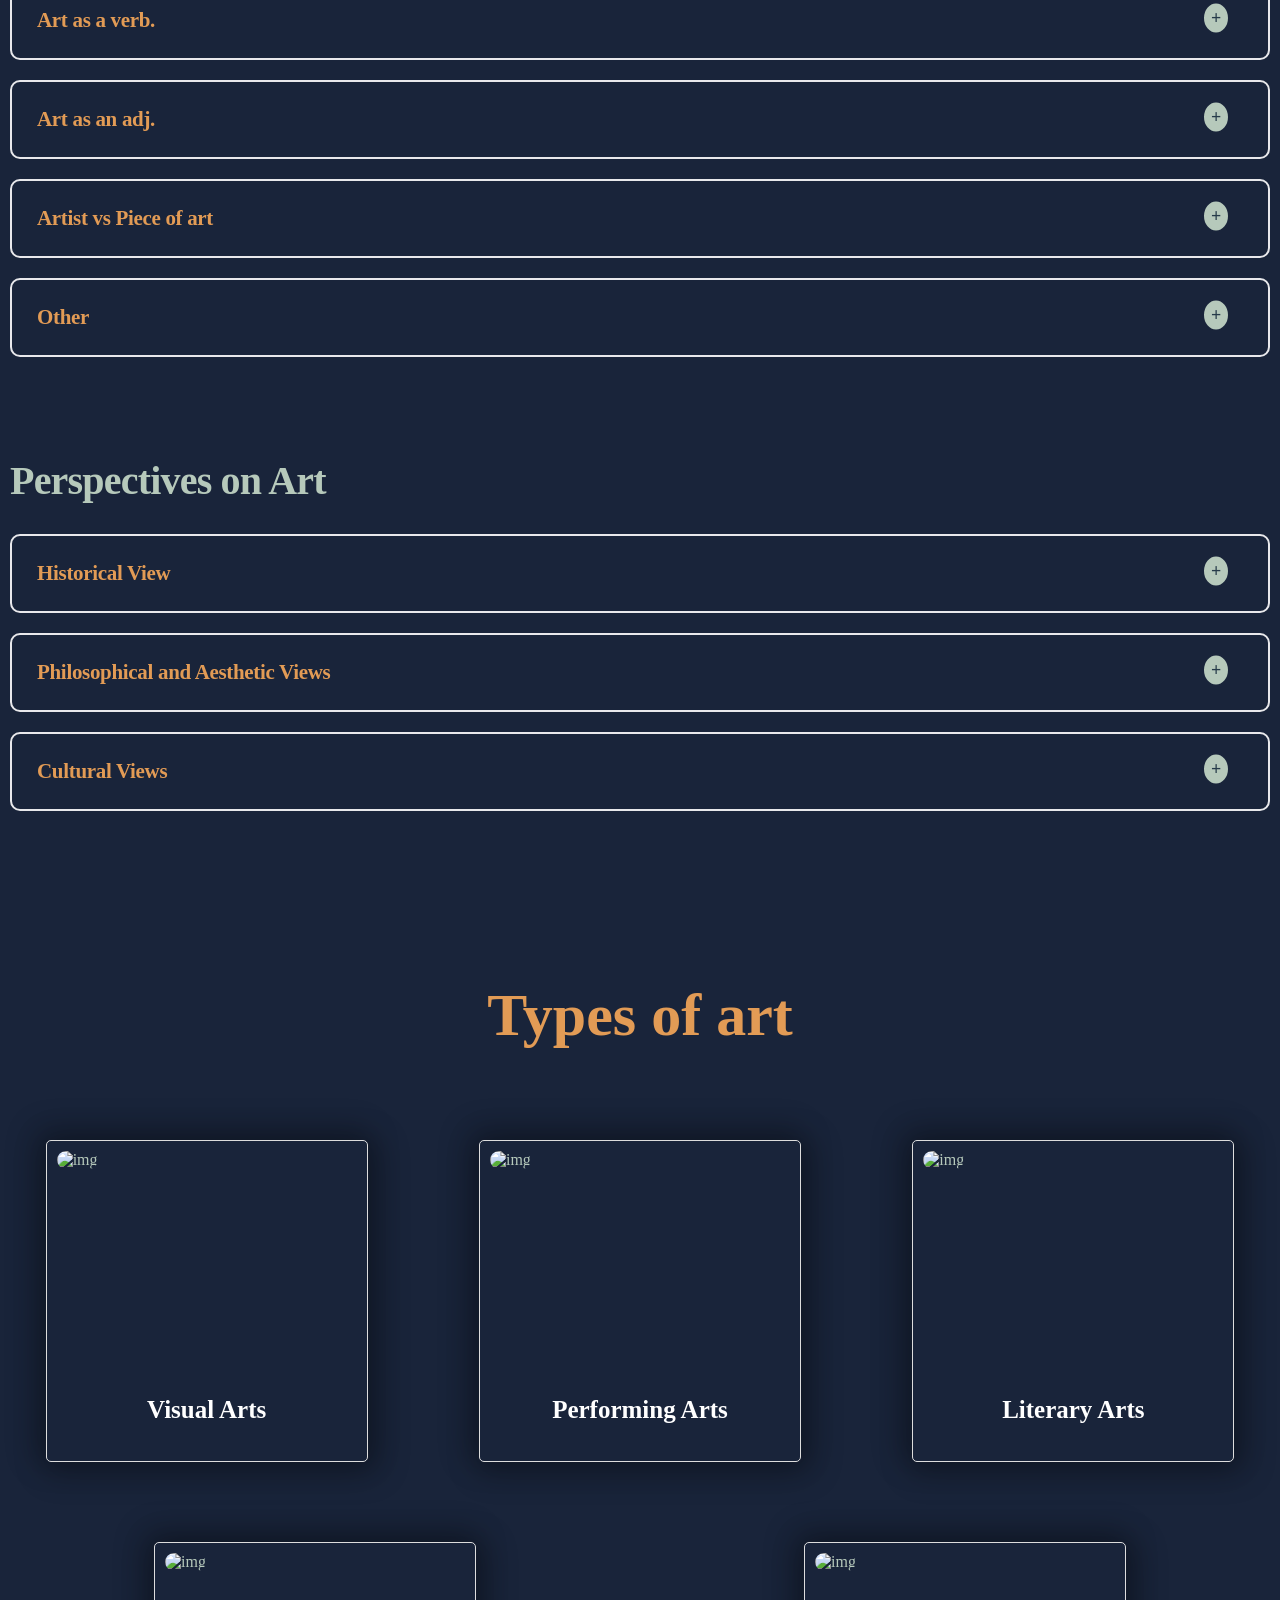
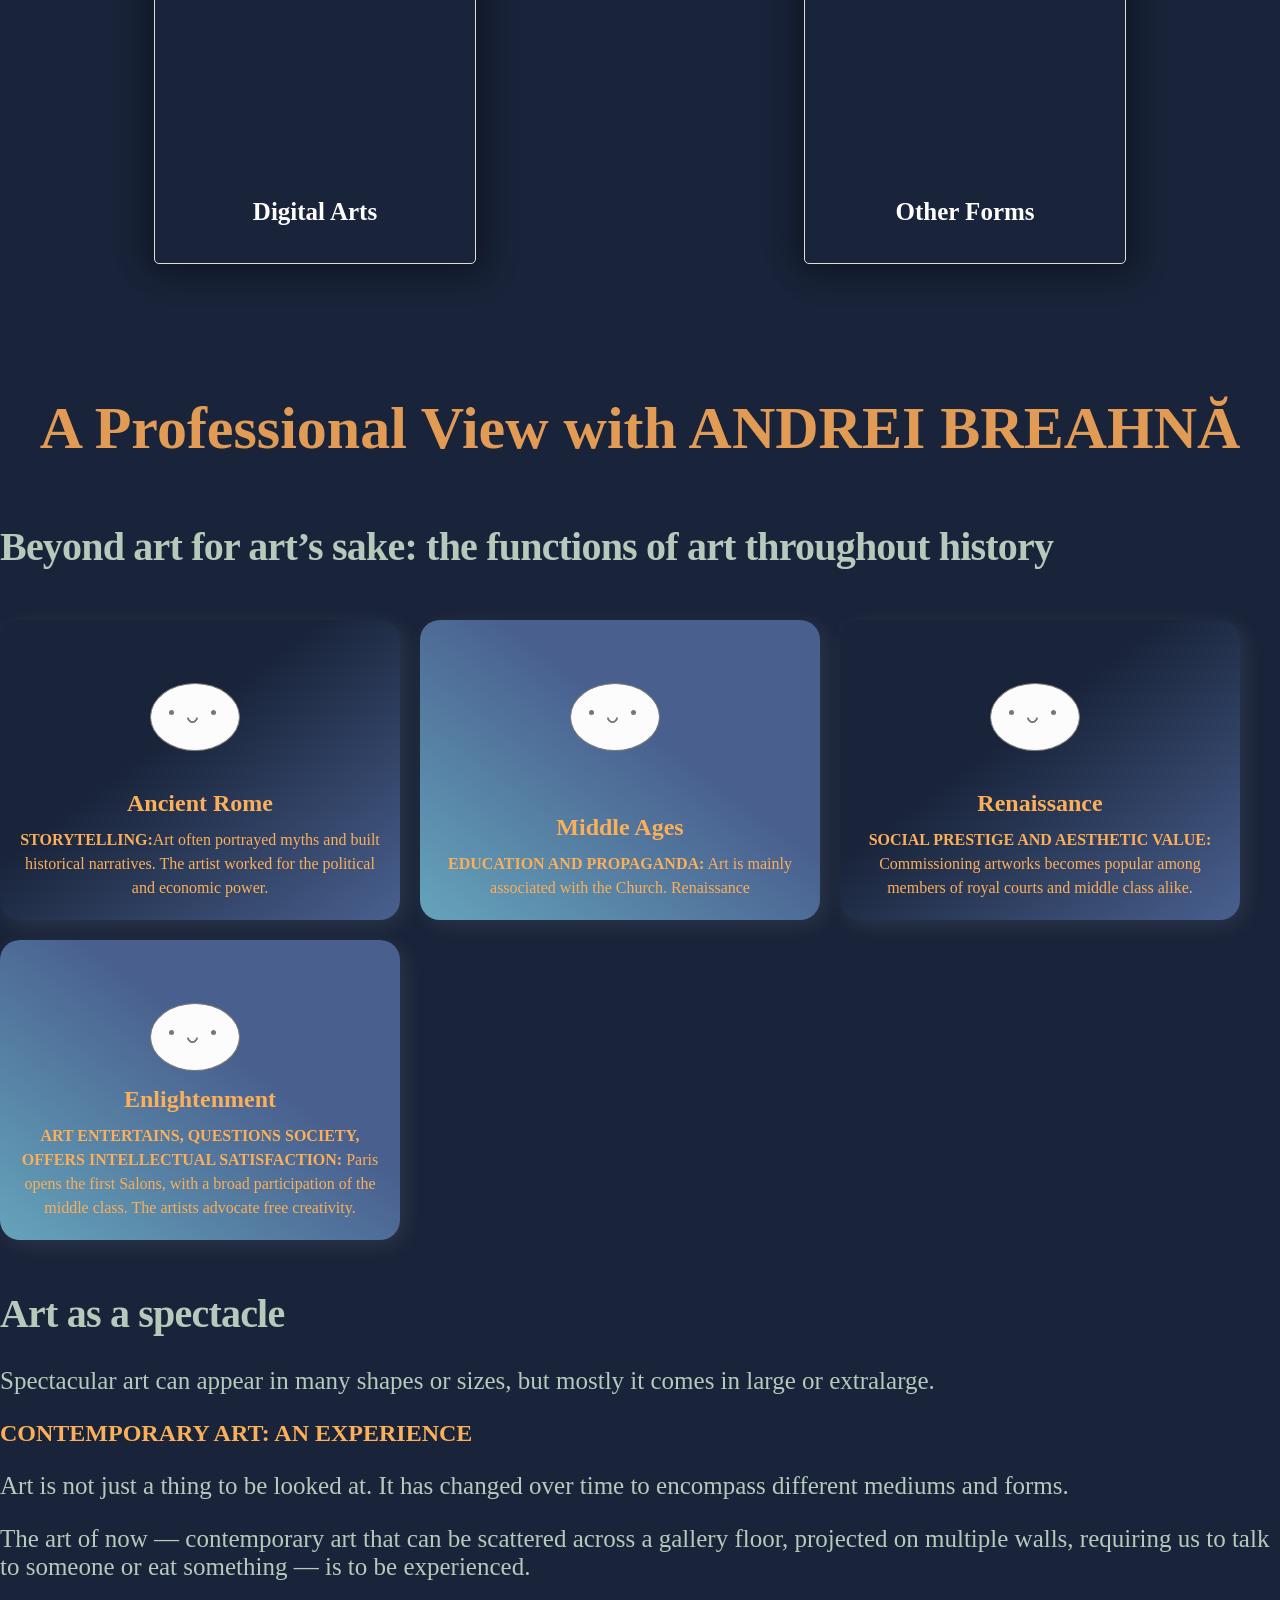
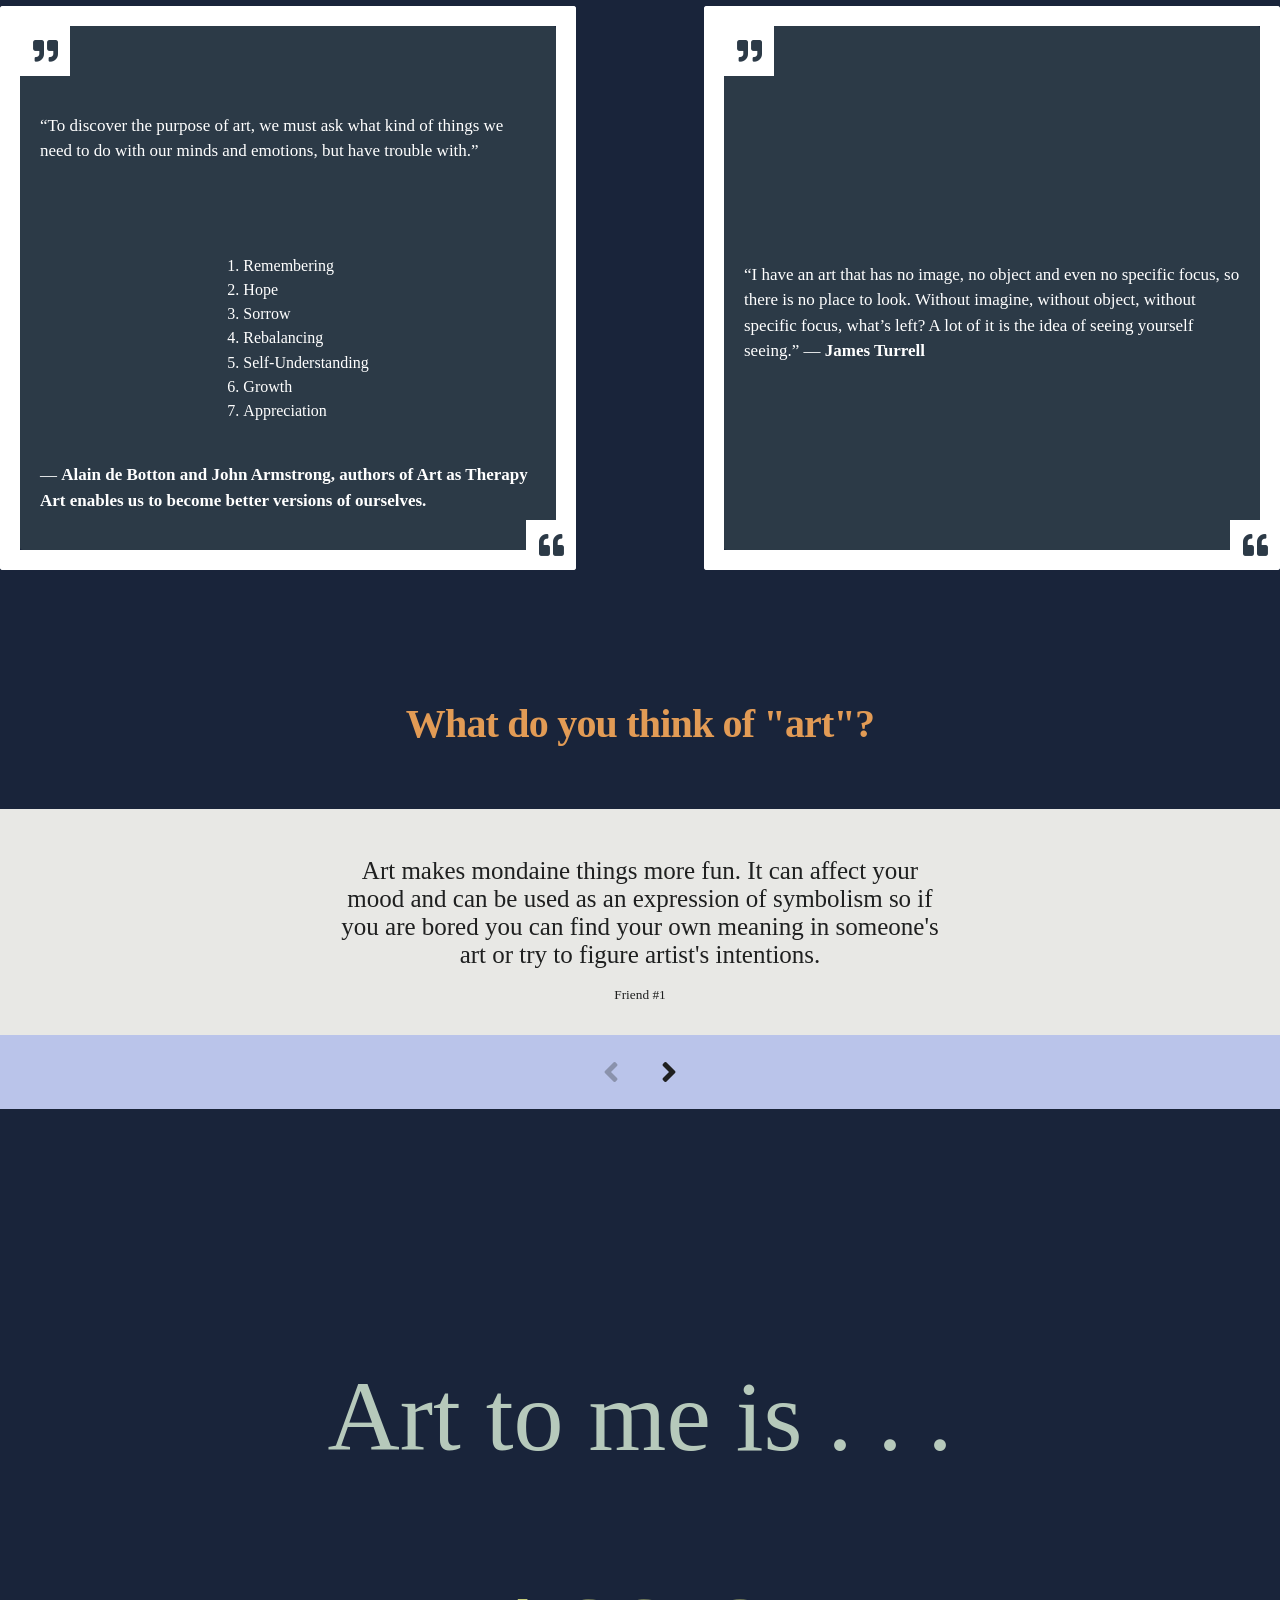
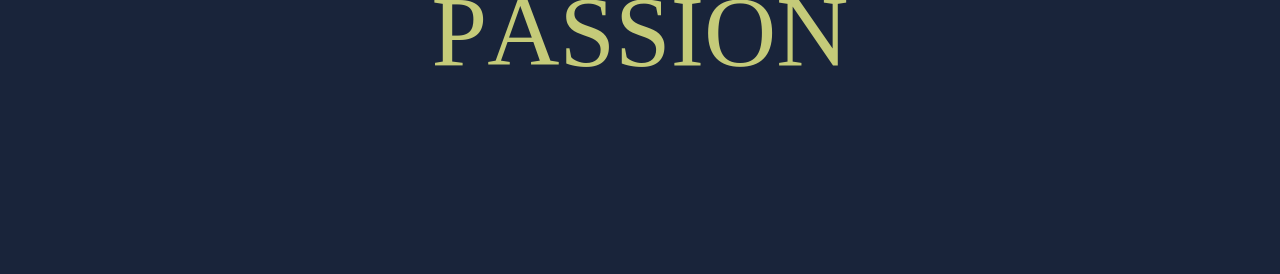
==== commit 57c76d8f: "changed colors" ====
--- a/index.html
+++ b/index.html
@@ -529,7 +529,6 @@
             <span class="word art">Connection</span>
             <span class="word meaning">Life</span>
             <span class="word art">Dreams</span>
-            <span class="word art">Everything</span>
         </p>
     </div>
 
--- a/flash-card.css
+++ b/flash-card.css
@@ -54,26 +54,13 @@
     align-items: center; 
 }
 .box-type-two {
-    background: linear-gradient(to bottom left, #3b9353 40%, #49608f 100%);
+    background: linear-gradient(to bottom left, #49608f 40%,#65A4BB  100%);
 }
 .box-type-one:hover, .box-type-two:hover {
     transform: scale(1.05);
     box-shadow: 8px 8px 25px rgba(0, 0, 0, 0.2);
 }
 
-.dot {
-    width: 8px;
-    height: 8px;
-    background: var(--white);
-    border-radius: 50%;
-    position: absolute;
-    top: 4%;
-    right: 6%;
-    transition: background 0.3s;
-}
-.dot:hover {
-    background: #C3C3C3; 
-}
 .message h1 {
     font-size: 1.5em;
     margin-bottom: 10px;
@@ -221,28 +208,6 @@
     }
 }
 
-footer {
-    position: absolute;
-    bottom: 0;
-    right: 0;
-    text-align: center;
-    font-size: 1em;
-    text-transform: uppercase;
-    padding: 10px;
-    font-family: 'Lato', sans-serif;
-}
-footer p {
-    color: #EF8D9C;
-    letter-spacing: 2px;
-}
-footer a {
-    color: #B0DB7D;
-    text-decoration: none;
-}
-footer a:hover {
-    color: #FFC39E;
-}
-
 
 @media (max-width: 768px) {
     .cards {
@@ -441,3 +406,6 @@
         font-size: 0.8em; 
     }
 }
+.cards p,h1{
+    color:#FBAF59;
+}
